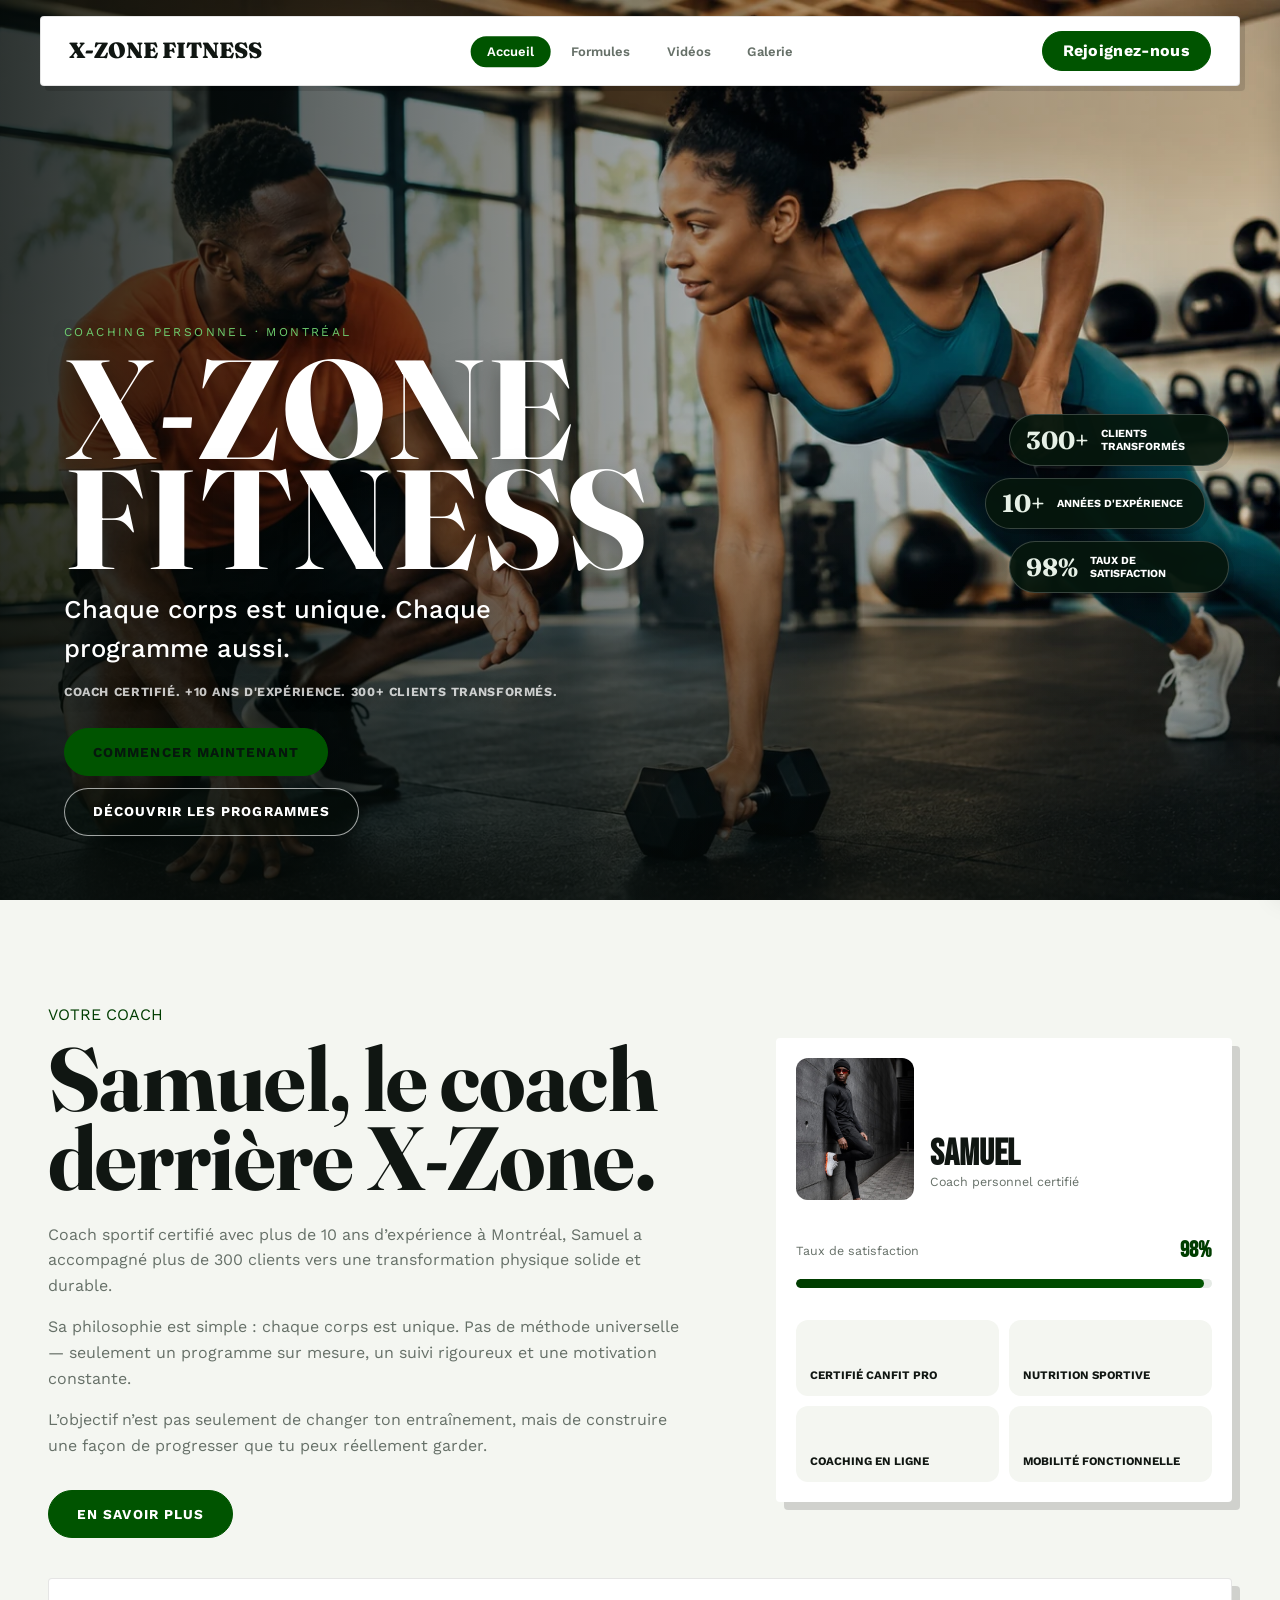
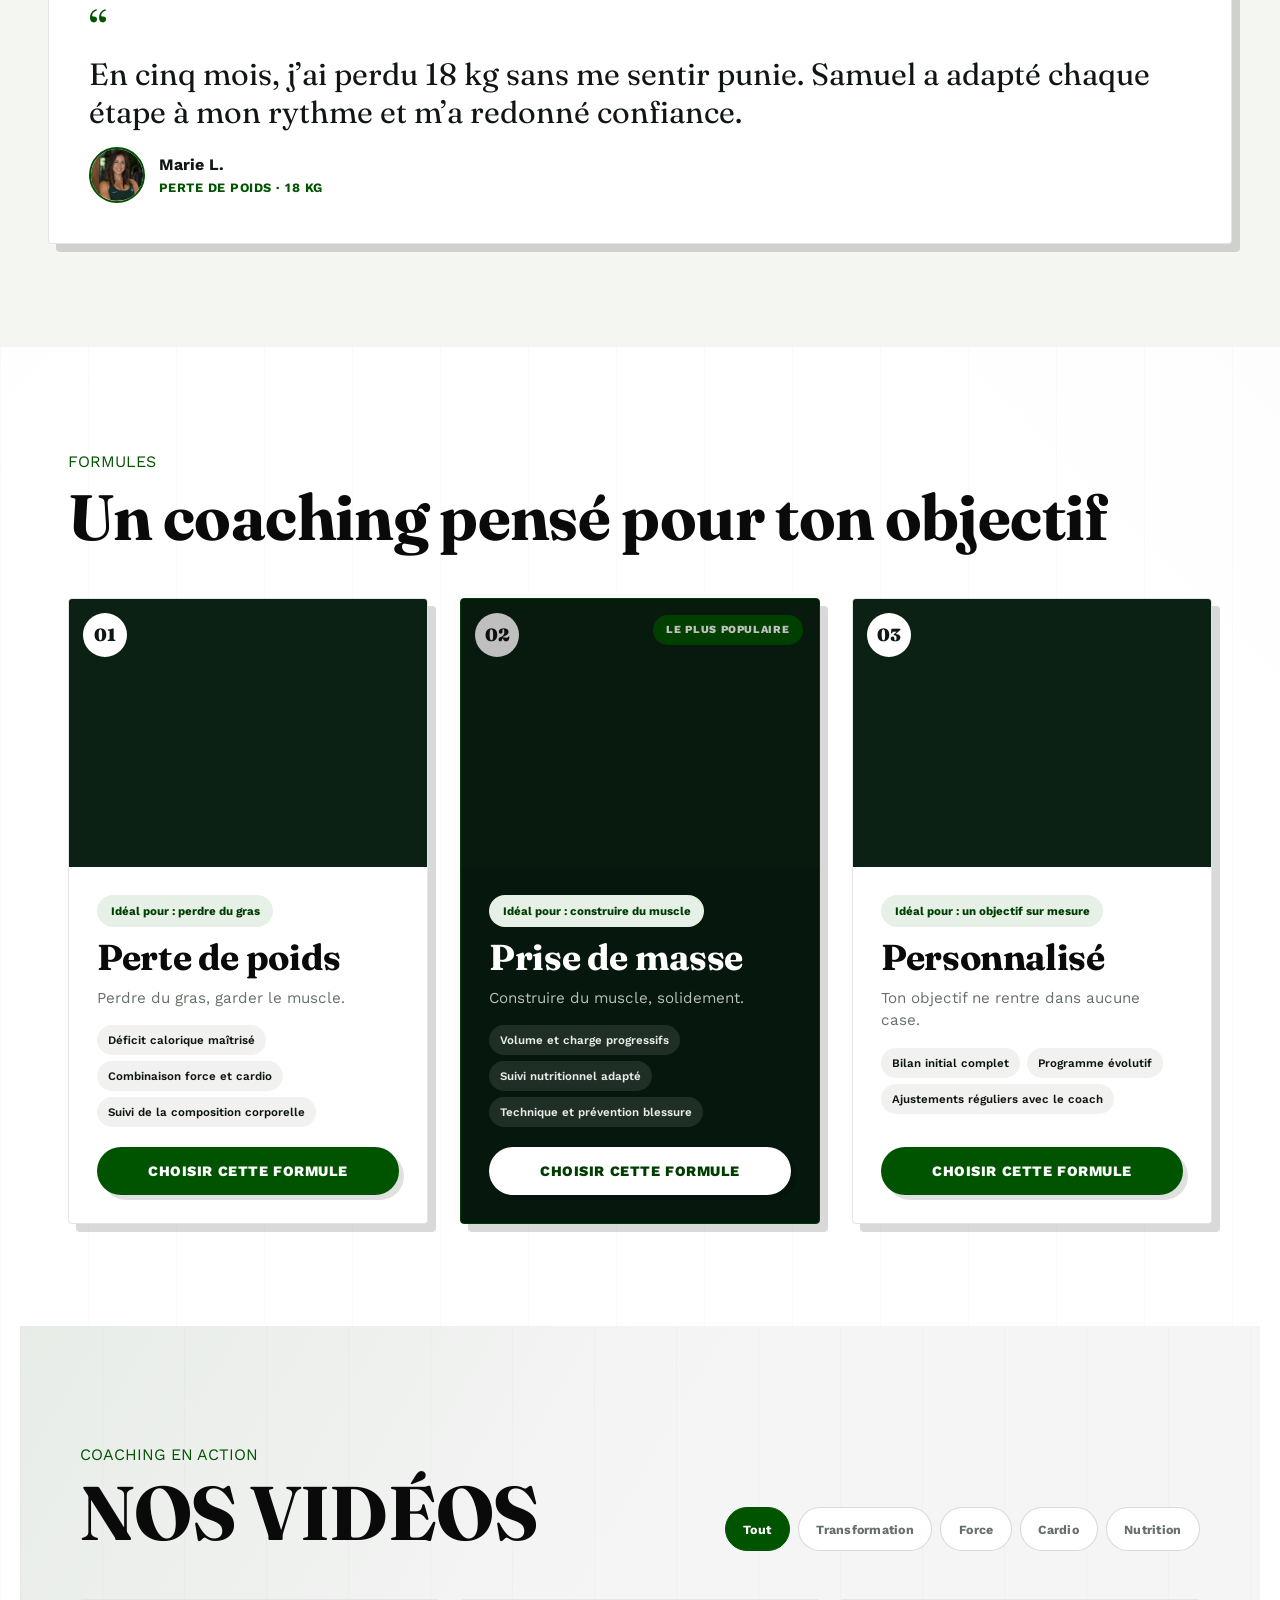
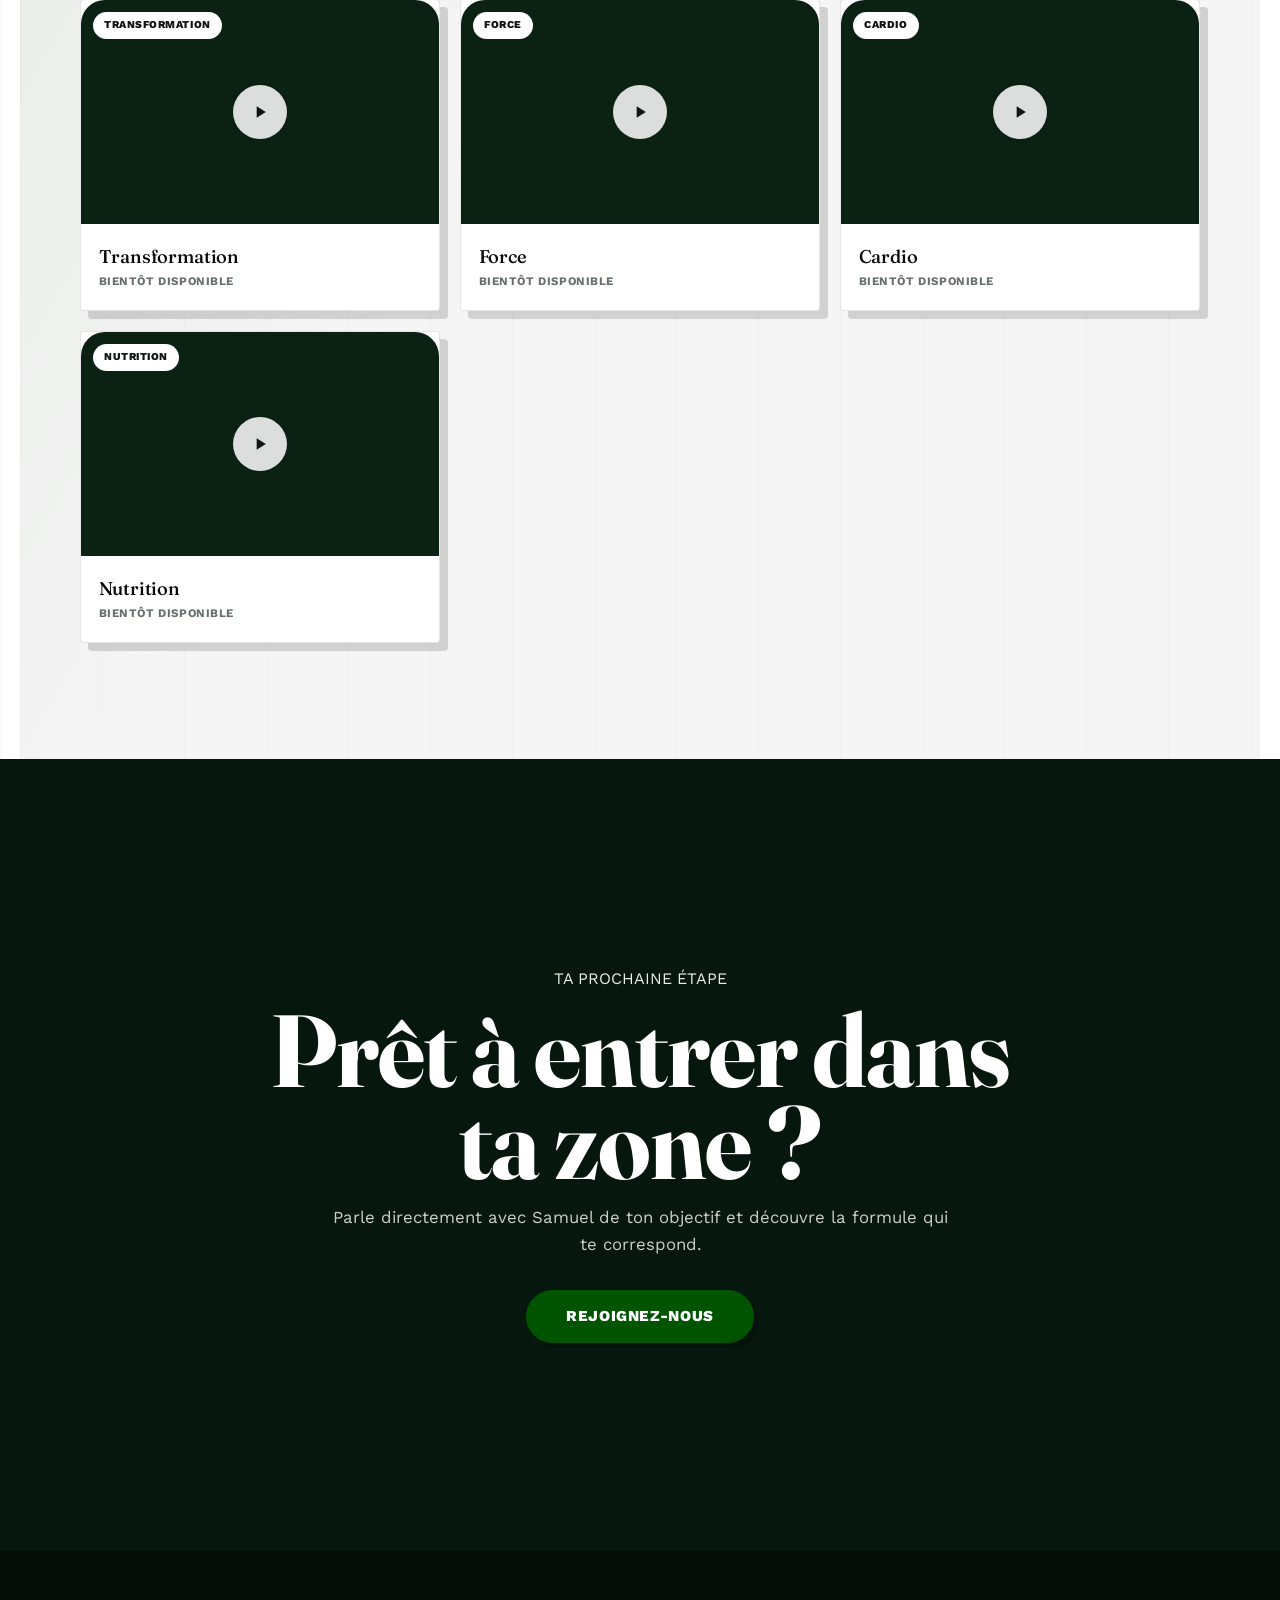
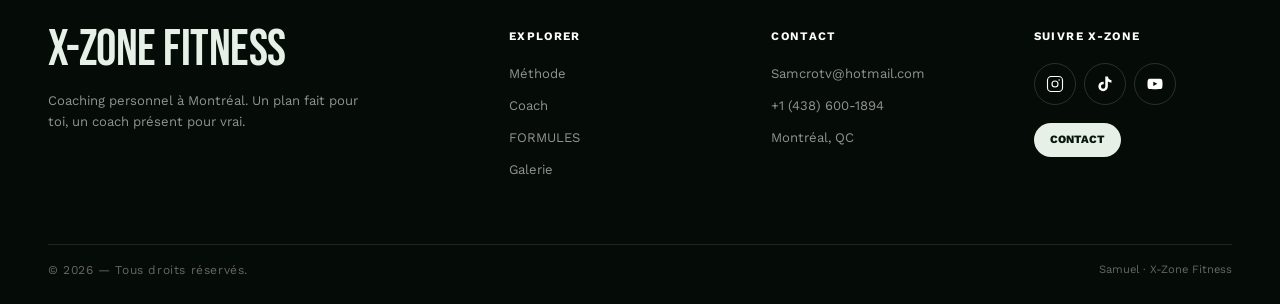
==== index.html @ 090908bd "fix(pexels): câble le hero à Pexels (photo locale gardée en fallback) Diagnostic confirmé : l'endpoi" ====
<!DOCTYPE html>
<html lang="fr">
<head>
  <meta charset="UTF-8">
  <meta name="viewport" content="width=device-width, initial-scale=1.0">
  <link rel="icon" href="data:,">
  <title>X-Zone Fitness | Coach Sportif Personnalisé à Montréal</title>
  <meta name="description" content="Transformez votre corps avec Samuel, coach sportif certifié à Montréal. 300+ clients, 10 ans d'expérience, 98% de satisfaction.">
  <link rel="canonical" href="https://xzonefitness.ca/">
  <meta property="og:title" content="X-Zone Fitness | Coach Sportif Personnalisé à Montréal">
  <meta property="og:description" content="Transformez votre corps avec Samuel, coach sportif certifié à Montréal. 300+ clients, 10 ans d'expérience, 98% de satisfaction.">
  <meta property="og:image" content="images/hero-coaching-session.webp">
  <meta property="og:url" content="https://xzonefitness.ca/">
  <meta property="og:type" content="website">
  <link rel="preconnect" href="https://fonts.googleapis.com">
  <link rel="preconnect" href="https://fonts.gstatic.com" crossorigin>
  <link href="https://fonts.googleapis.com/css2?family=Bebas+Neue&family=Fraunces:wght@600;700;900&family=Work+Sans:wght@400;500;600;700&display=swap" rel="stylesheet">
  <link rel="stylesheet" href="css/styles.css">
  <link rel="stylesheet" href="css/design.css">
  <script type="application/ld+json">
  {
    "@context": "https://schema.org",
    "@type": "LocalBusiness",
    "name": "X-Zone Fitness",
    "description": "Coach sportif personnel à Montréal — programmes de transformation, force, cardio et sur mesure.",
    "url": "https://xzonefitness.ca",
    "telephone": "+15140000000",
    "address": {
      "@type": "PostalAddress",
      "addressLocality": "Montréal",
      "addressRegion": "QC",
      "addressCountry": "CA"
    },
    "sameAs": [
      "https://instagram.com/xzonefitness",
      "https://facebook.com/xzonefitness"
    ]
  }
  </script>
</head>
<body>

<!-- HERO -->
<section id="hero" class="hero">
  <nav id="hero-nav">
    <a href="#hero" id="hero-logo">X-ZONE FITNESS</a>
    <ul id="hero-links">
      <li><a href="#hero" class="active" data-i18n="navHome">Accueil</a></li>
      <li><a href="#formules" data-i18n="navFormules">Formules</a></li>
      <li><a href="#videos" data-i18n="navVideos">Vidéos</a></li>
      <li><a href="galerie.html" data-i18n="navGalerie">Galerie</a></li>
    </ul>
    <a href="#contact-popup" id="nav-contact" class="nav-cta" onclick="openContactPopup(); return false;" data-i18n="navJoin">Rejoignez-nous</a>
    <button id="hamburger" onclick="toggleMobileMenu()" aria-label="Menu" aria-expanded="false" aria-controls="mobile-menu">
      <span></span><span></span><span></span>
    </button>
  </nav>

  <div class="hero-card">
    <img src="images/hero-coaching-session.webp" alt="Samuel — Coach X-Zone Fitness" class="hero-image" width="1672" height="941" fetchpriority="high" data-pexels-query="athletic man training gym dramatic">


    <div class="hero-content reveal">
      <p id="hero-tagline" class="hero-eyebrow" data-i18n="heroTagline">COACHING PERSONNEL · MONTRÉAL</p>
      <h1 id="hero-title" class="hero-title"><span>X-ZONE</span><span>FITNESS</span></h1>
      <p class="hero-subtext" data-i18n="heroBlockRight">Chaque corps est unique. Chaque programme aussi.</p>
      <p class="hero-text" data-i18n="heroBlockLeft">Coach certifié. +10 ans d'expérience. 300+ clients transformés.</p>
      <div class="hero-actions">
        <button type="button" class="btn btn-primary" onclick="openContactPopup()" data-i18n="heroCtaPrimary">Commencer maintenant</button>
        <a href="#objectives" class="btn btn-outline hero-btn-outline" data-i18n="heroCtaSecondary">Découvrir les programmes</a>
      </div>
    </div>

    <div class="hero-stats" aria-label="Résultats X-Zone Fitness">
      <div class="hero-stat-pill">
        <strong>300+</strong>
        <span data-i18n="stat1Label">Clients transformés</span>
      </div>
      <div class="hero-stat-pill hero-stat-pill--offset">
        <strong>10+</strong>
        <span data-i18n="stat2Label">Années d'expérience</span>
      </div>
      <div class="hero-stat-pill">
        <strong>98%</strong>
        <span data-i18n="stat3Label">Taux de satisfaction</span>
      </div>
    </div>
  </div>
</section>

<!-- COACH -->
<section id="coach" class="about-coach" aria-labelledby="coach-title">
  <div class="about-coach-inner">
    <div class="about-copy reveal">
      <p class="section-kicker" data-i18n="coachLabel">VOTRE COACH</p>
      <h2 id="coach-title" data-i18n="aboutTitle">Samuel, le coach derrière X-Zone.</h2>
      <p data-i18n="aboutText1">Coach sportif certifié avec plus de 10 ans d’expérience à Montréal, Samuel a accompagné plus de 300 clients vers une transformation physique solide et durable.</p>
      <p data-i18n="aboutText2">Sa philosophie est simple : chaque corps est unique. Pas de méthode universelle — seulement un programme sur mesure, un suivi rigoureux et une motivation constante.</p>
      <p data-i18n="aboutText3">L’objectif n’est pas seulement de changer ton entraînement, mais de construire une façon de progresser que tu peux réellement garder.</p>
      <a href="#formules" class="btn btn-primary" data-i18n="aboutCta">En savoir plus</a>
    </div>

    <aside class="coach-profile-card box-card reveal" aria-label="Profil de Samuel">
      <div class="coach-profile-top">
        <img src="images/placeholder-coach.jpg" alt="Samuel — Coach X-Zone Fitness" loading="lazy" width="800" height="1202">
        <div><strong>Samuel</strong><span data-i18n="coachRole">Coach personnel certifié</span></div>
      </div>
      <div class="satisfaction-row"><span data-i18n="stat3Label">Taux de satisfaction</span><strong>98%</strong></div>
      <div class="satisfaction-track" aria-hidden="true"><span></span></div>
      <ul class="coach-skill-grid">
        <li class="pill" data-i18n="skillCanfit">Certifié CANFIT PRO</li>
        <li class="pill" data-i18n="skillNutrition">Nutrition sportive</li>
        <li class="pill" data-i18n="skillOnline">Coaching en ligne</li>
        <li class="pill" data-i18n="skillMobility">Mobilité fonctionnelle</li>
      </ul>
    </aside>
  </div>

  <figure class="coach-testimonial reveal">
    <span class="coach-testimonial-mark" aria-hidden="true">“</span>
    <blockquote data-i18n="testimonial1Text">En cinq mois, j'ai perdu 18 kg sans me sentir punie. Samuel a adapté chaque étape à mon rythme et m'a redonné confiance.</blockquote>
    <figcaption class="coach-testimonial-person">
      <img src="images/marie-pier-avatar.jpg" alt="Marie L." loading="lazy" width="56" height="56">
      <span><strong>Marie L.</strong><small data-i18n="testimonial1Result">Perte de poids · 18 kg</small></span>
    </figcaption>
  </figure>
</section>


<!-- FORMULES -->
<section id="formules" class="formules-section" aria-labelledby="formules-title">
  <header class="formules-heading">
    <p class="section-kicker" data-i18n="plansEyebrow">FORMULES</p>
    <h2 id="formules-title" data-i18n="objectivesTitle">Un coaching pensé pour ton objectif</h2>
  </header>

  <div class="formules-grid">
    <article class="formule-card reveal">
      <div class="formule-photo" data-pexels-query="cardio training gym professional" role="img" aria-label="Entraînement cardio en salle">
        <span class="formule-number" aria-hidden="true">01</span>
      </div>
      <div class="formule-body">
        <span class="formule-ideal" data-i18n="formule1Ideal">Idéal pour : perdre du gras</span>
        <h3 class="formule-title" data-i18n="programPerteTitle">Perte de poids</h3>
        <p class="formule-desc" data-i18n="programPerteDesc">Perdre du gras, garder le muscle.</p>
        <ul class="formule-features">
          <li data-i18n="programPerteBenefit1">Déficit calorique maîtrisé</li>
          <li data-i18n="programPerteBenefit2">Combinaison force et cardio</li>
          <li data-i18n="programPerteBenefit3">Suivi de la composition corporelle</li>
        </ul>
        <button type="button" class="formule-cta" onclick="openContactPopup()" data-i18n="planCta">Choisir cette formule</button>
      </div>
    </article>

    <article class="formule-card formule-card--featured reveal">
      <div class="formule-photo" data-pexels-query="weightlifting barbell gym professional" role="img" aria-label="Entraînement de force à la barre">
        <span class="formule-number" aria-hidden="true">02</span>
        <span class="formule-badge" data-i18n="planPopular">Le plus populaire</span>
      </div>
      <div class="formule-body">
        <span class="formule-ideal" data-i18n="formule2Ideal">Idéal pour : construire du muscle</span>
        <h3 class="formule-title" data-i18n="programMasseTitle">Prise de masse</h3>
        <p class="formule-desc" data-i18n="programMasseDesc">Construire du muscle, solidement.</p>
        <ul class="formule-features">
          <li data-i18n="programMasseBenefit1">Volume et charge progressifs</li>
          <li data-i18n="programMasseBenefit2">Suivi nutritionnel adapté</li>
          <li data-i18n="programMasseBenefit3">Technique et prévention blessure</li>
        </ul>
        <button type="button" class="formule-cta" onclick="openContactPopup()" data-i18n="planCta">Choisir cette formule</button>
      </div>
    </article>

    <article class="formule-card reveal">
      <div class="formule-photo" data-pexels-query="personal trainer coaching gym" role="img" aria-label="Coaching personnalisé en salle">
        <span class="formule-number" aria-hidden="true">03</span>
      </div>
      <div class="formule-body">
        <span class="formule-ideal" data-i18n="formule3Ideal">Idéal pour : un objectif sur mesure</span>
        <h3 class="formule-title" data-i18n="programPersoTitle">Personnalisé</h3>
        <p class="formule-desc" data-i18n="programPersoDesc">Ton objectif ne rentre dans aucune case.</p>
        <ul class="formule-features">
          <li data-i18n="programPersoBenefit1">Bilan initial complet</li>
          <li data-i18n="programPersoBenefit2">Programme évolutif</li>
          <li data-i18n="programPersoBenefit3">Ajustements réguliers avec le coach</li>
        </ul>
        <button type="button" class="formule-cta" onclick="openContactPopup()" data-i18n="planCta">Choisir cette formule</button>
      </div>
    </article>
  </div>
</section>

<!-- VIDÉOS -->
<section id="videos" class="videos-section" aria-labelledby="videos-title">
  <header class="videos-heading">
    <div>
      <p class="section-kicker" data-i18n="videosLabel">COACHING EN ACTION</p>
      <h2 id="videos-title" data-i18n="videosTitle">NOS VIDÉOS</h2>
    </div>
    <div class="video-tabs" role="tablist" aria-label="Filtrer les vidéos par catégorie">
      <button class="video-tab active" type="button" data-category="all" data-i18n="videoTabAll">Tout</button>
      <button class="video-tab" type="button" data-category="transformation" data-i18n="videoTabTrans">Transformation</button>
      <button class="video-tab" type="button" data-category="force" data-i18n="videoTabForce">Force</button>
      <button class="video-tab" type="button" data-category="cardio" data-i18n="videoTabCardio">Cardio</button>
      <button class="video-tab" type="button" data-category="nutrition" data-i18n="videoTabNutrition">Nutrition</button>
    </div>
  </header>

  <div id="videos-grid" class="videos-grid">
    <article class="video-card" data-category="transformation">
      <div class="video-thumb" data-pexels-query="fitness transformation workout gym" role="img" aria-label="Séance de transformation">
        <span class="video-tag" data-i18n="videoTabTrans">Transformation</span>
        <span class="video-play" aria-hidden="true"><svg width="20" height="20" viewBox="0 0 24 24" fill="currentColor"><path d="M8 5v14l11-7z"/></svg></span>
      </div>
      <div class="video-info">
        <h3 class="video-title" data-i18n="videoTabTrans">Transformation</h3>
        <span class="video-meta" data-i18n="videoSoon">Bientôt disponible</span>
      </div>
    </article>

    <article class="video-card" data-category="force">
      <div class="video-thumb" data-pexels-query="strength training barbell gym" role="img" aria-label="Séance de force">
        <span class="video-tag" data-i18n="videoTabForce">Force</span>
        <span class="video-play" aria-hidden="true"><svg width="20" height="20" viewBox="0 0 24 24" fill="currentColor"><path d="M8 5v14l11-7z"/></svg></span>
      </div>
      <div class="video-info">
        <h3 class="video-title" data-i18n="videoTabForce">Force</h3>
        <span class="video-meta" data-i18n="videoSoon">Bientôt disponible</span>
      </div>
    </article>

    <article class="video-card" data-category="cardio">
      <div class="video-thumb" data-pexels-query="cardio running treadmill gym" role="img" aria-label="Séance de cardio">
        <span class="video-tag" data-i18n="videoTabCardio">Cardio</span>
        <span class="video-play" aria-hidden="true"><svg width="20" height="20" viewBox="0 0 24 24" fill="currentColor"><path d="M8 5v14l11-7z"/></svg></span>
      </div>
      <div class="video-info">
        <h3 class="video-title" data-i18n="videoTabCardio">Cardio</h3>
        <span class="video-meta" data-i18n="videoSoon">Bientôt disponible</span>
      </div>
    </article>

    <article class="video-card" data-category="nutrition">
      <div class="video-thumb" data-pexels-query="healthy meal prep nutrition" role="img" aria-label="Conseils nutrition">
        <span class="video-tag" data-i18n="videoTabNutrition">Nutrition</span>
        <span class="video-play" aria-hidden="true"><svg width="20" height="20" viewBox="0 0 24 24" fill="currentColor"><path d="M8 5v14l11-7z"/></svg></span>
      </div>
      <div class="video-info">
        <h3 class="video-title" data-i18n="videoTabNutrition">Nutrition</h3>
        <span class="video-meta" data-i18n="videoSoon">Bientôt disponible</span>
      </div>
    </article>
  </div>
</section>

<!-- CTA FINAL -->
<section id="cta" class="final-cta" aria-labelledby="cta-title">
  <div id="cta-visual" class="final-cta-bg" data-pexels-query="gym workout training professional" role="img" aria-label="Entraînement en salle X-Zone"></div>
  <div class="final-cta-inner reveal">
    <p class="section-kicker" data-i18n="ctaEyebrow">TA PROCHAINE ÉTAPE</p>
    <h2 id="cta-title" data-i18n="ctaTitle">Prêt à entrer dans ta zone ?</h2>
    <p data-i18n="ctaText">Parle directement avec Samuel de ton objectif et découvre la formule qui te correspond.</p>
    <button type="button" class="final-cta-btn" onclick="openContactPopup()" data-i18n="navJoin">Rejoignez-nous</button>
  </div>
</section>

<div id="contact-overlay" onclick="closeContactPopup()">
  <div id="contact-popup" class="box-card" onclick="event.stopPropagation()">
    <button id="contact-close" onclick="closeContactPopup()" aria-label="Fermer le formulaire">
      <svg width="18" height="18" viewBox="0 0 24 24" aria-hidden="true">
        <path d="M6 6l12 12M18 6L6 18" fill="none" stroke="currentColor" stroke-width="2" stroke-linecap="round"/>
      </svg>
    </button>

    <div id="contact-left">
      <div id="contact-left-label" data-i18n="contactIntroLabel">PRÊT À COMMENCER ?</div>
      <h2 id="contact-left-title" data-i18n="contactIntroTitle">PARLONS DE VOS OBJECTIFS</h2>
      <div id="contact-left-info">
        <div class="contact-info-block">
          <span class="contact-info-name">SAMUEL</span>
          <span class="contact-info-role" data-i18n="coachLabel">Coach Personnel</span>
          <a href="mailto:Samcrotv@hotmail.com" class="contact-info-detail">Samcrotv@hotmail.com</a>
          <a href="tel:+14386001894" class="contact-info-detail">+1 (438) 600-1894</a>
          <span class="contact-info-detail">Montréal et les environs</span>
        </div>
      </div>
    </div>

    <div id="contact-right">
      <form id="contactForm">
        <div class="contact-field">
          <label data-i18n="formName">Nom</label>
          <input type="text" name="name" required placeholder="Jean Tremblay">
        </div>
        <div class="contact-field">
          <label data-i18n="formEmail">Email</label>
          <input type="email" name="email" required placeholder="votre@email.com">
        </div>
        <div class="contact-field">
          <label data-i18n="formPhone">Téléphone</label>
          <input type="tel" name="phone" placeholder="+1 (514) 000-0000">
        </div>
        <div class="contact-field">
          <label data-i18n="formProgram">Programme</label>
          <select name="program" class="program-proxy" hidden aria-hidden="true" tabindex="-1">
            <option value=""></option>
            <option value="transformation" data-i18n="prog1Nom">Transformation</option>
            <option value="force" data-i18n="prog2Nom">Force & Masse</option>
            <option value="cardio" data-i18n="prog3Nom">Cardio</option>
            <option value="sur-mesure" data-i18n="prog4Nom">Sur Mesure</option>
          </select>
          <div id="program-options">
            <label class="program-option">
              <input type="radio" name="program" value="transformation">
              <span data-i18n="prog1Nom">Transformation</span>
            </label>
            <label class="program-option">
              <input type="radio" name="program" value="force">
              <span data-i18n="prog2Nom">Force & Masse</span>
            </label>
            <label class="program-option">
              <input type="radio" name="program" value="cardio">
              <span data-i18n="prog3Nom">Cardio</span>
            </label>
            <label class="program-option">
              <input type="radio" name="program" value="sur-mesure">
              <span data-i18n="prog4Nom">Sur Mesure</span>
            </label>
          </div>
        </div>
        <div class="contact-field">
          <label data-i18n="formMessage">Message</label>
          <textarea name="message" rows="3" placeholder="Parlez-moi de vos objectifs..."></textarea>
        </div>
        <button type="submit" id="contact-submit" data-i18n="formSubmit">Envoyer</button>
      <div id="formSuccess" style="display:none">Merci ! Samuel vous répondra dans les 48h.</div>
      </form>
    </div>
  </div>
</div>

<div id="video-player-overlay" onclick="closeVideoPlayer()">
  <div id="video-player-container" onclick="event.stopPropagation()">
    <button id="video-player-close" onclick="closeVideoPlayer()" aria-label="Fermer la vidéo">
      <svg width="18" height="18" viewBox="0 0 24 24" aria-hidden="true">
        <path d="M6 6l12 12M18 6L6 18" fill="none" stroke="currentColor" stroke-width="2" stroke-linecap="round"/>
      </svg>
    </button>
    <iframe id="video-iframe" frameborder="0" allow="autoplay; encrypted-media" allowfullscreen></iframe>
  </div>
</div>

<div id="mobile-menu" class="mobile-menu-drawer" role="dialog" aria-modal="true" aria-hidden="true">
  <div class="mobile-menu-header">
    <span class="mobile-menu-logo">X-ZONE FITNESS</span>
    <button class="mobile-menu-close" aria-label="Fermer le menu">
        <svg width="24" height="24" viewBox="0 0 24 24" fill="none" stroke="currentColor" stroke-width="2">
        <line x1="18" y1="6" x2="6" y2="18"/>
        <line x1="6" y1="6" x2="18" y2="18"/>
      </svg>
    </button>
  </div>

  <nav class="mobile-menu-links">
    <a href="#hero" class="mobile-menu-link" data-i18n="navHome">Accueil</a>
    <a href="#formules" class="mobile-menu-link" data-i18n="navFormules">Formules</a>
    <a href="#videos" class="mobile-menu-link" data-i18n="navVideos">Vidéos</a>
    <a href="galerie.html" class="mobile-menu-link" data-i18n="navGalerie">Galerie</a>
    <a href="javascript:void(0)" class="mobile-menu-link" data-mobile-contact data-i18n="navContact">Contact</a>
  </nav>

  <div class="mobile-menu-lang">
    <button class="mobile-menu-lang-btn lang-btn active" data-lang="fr">FR</button>
    <button class="mobile-menu-lang-btn lang-btn" data-lang="en">EN</button>
  </div>
</div>

<footer id="site-footer" class="box-card">
  <div class="footer-grid">
    <div class="footer-brand-column">
      <span id="footer-brand">X-ZONE FITNESS</span>
      <p data-i18n="footerTagline">Coaching personnel à Montréal. Un plan fait pour toi, un coach présent pour vrai.</p>
    </div>
    <nav class="footer-column" aria-label="Navigation du pied de page">
      <strong data-i18n="footerNavTitle">Explorer</strong>
      <a href="#method" data-i18n="navMethod">Méthode</a>
      <a href="#coach" data-i18n="navCoach">Coach</a>
      <a href="#plans" data-i18n="plansEyebrow">Formules</a>
      <a href="galerie.html" data-i18n="navGalerie">Galerie</a>
    </nav>
    <div class="footer-column">
      <strong data-i18n="footerContactTitle">Contact</strong>
      <a href="mailto:Samcrotv@hotmail.com">Samcrotv@hotmail.com</a>
      <a href="tel:+14386001894">+1 (438) 600-1894</a>
      <span>Montréal, QC</span>
    </div>
    <div class="footer-column">
      <strong data-i18n="footerSocialTitle">Suivre X-Zone</strong>
      <div id="footer-socials">
        <a href="javascript:void(0)" aria-label="Instagram">
          <svg width="18" height="18" viewBox="0 0 24 24" fill="none" stroke="currentColor" stroke-width="1.5"><rect x="2" y="2" width="20" height="20" rx="5"/><circle cx="12" cy="12" r="4"/><circle cx="17.5" cy="6.5" r="1" fill="currentColor" stroke="none"/></svg>
        </a>
        <a href="javascript:void(0)" aria-label="TikTok">
          <svg width="18" height="18" viewBox="0 0 24 24" fill="currentColor"><path d="M19.59 6.69a4.83 4.83 0 01-3.77-4.25V2h-3.45v13.67a2.89 2.89 0 01-2.88 2.5 2.89 2.89 0 01-2.89-2.89 2.89 2.89 0 012.89-2.89c.28 0 .54.04.79.1V9.01a6.33 6.33 0 00-.79-.05 6.34 6.34 0 00-6.34 6.34 6.34 6.34 0 006.34 6.34 6.34 6.34 0 006.33-6.34V8.69a8.18 8.18 0 004.78 1.52V6.76a4.85 4.85 0 01-1.01-.07z"/></svg>
        </a>
        <a href="javascript:void(0)" aria-label="YouTube">
          <svg width="18" height="18" viewBox="0 0 24 24" fill="currentColor"><path d="M21.8 8s-.2-1.4-.8-2c-.8-.8-1.6-.8-2-.9C16.3 5 12 5 12 5s-4.3 0-7 .1c-.4.1-1.2.1-2 .9-.6.6-.8 2-.8 2S2 9.6 2 11.2v1.5c0 1.6.2 3.2.2 3.2s.2 1.4.8 2c.8.8 1.8.8 2.3.9C6.8 19 12 19 12 19s4.3 0 7-.2c.4-.1 1.2-.1 2-.9.6-.6.8-2 .8-2s.2-1.6.2-3.2v-1.5C22 9.6 21.8 8 21.8 8zM9.7 14.5v-5.5l5.5 2.8-5.5 2.7z"/></svg>
        </a>
      </div>
      <button type="button" class="footer-contact-button" onclick="openContactPopup()" data-i18n="navContact">Contact</button>
    </div>
  </div>
  <div class="footer-bottom">
    <span id="footer-copy">© <span id="footer-year"></span> — <span data-i18n="footerCopyright">Tous droits réservés.</span></span>
    <span>Samuel · X-Zone Fitness</span>
  </div>
</footer>

<div id="lang-transition-curtain" class="lang-curtain" aria-hidden="true"></div>

<script src="js/i18n.js"></script>
<script src="js/contact.js"></script>
<script src="js/main.js"></script>
</body>
</html>
---- css/styles.css ----
/* === DESIGN TOKENS === */
:root {
  --color-bg: #ffffff;
  --color-bg-alt: #f5f5f5;
  --color-text: #0a0a0a;
  --color-text-secondary: #666666;
  --color-accent: #005400;
  --color-border: rgba(0, 0, 0, 0.08);
  --color-primary: var(--color-accent);
  --color-primary-hover: #003d00;
  --color-white: #ffffff;
  --color-black: var(--color-text);
  --surface: #ffffff;
  --surface-alt: #fafafa;
  --surface-border: rgba(0, 0, 0, 0.08);
  --radius-card: 28px;
  --radius-large: 32px;
  --shadow-card: 0 2px 12px rgba(0, 0, 0, 0.06);
  --shadow-card-hover: 0 6px 20px rgba(0, 0, 0, 0.10);
  --transition: all 0.22s ease;
  --font-heading: 'Bebas Neue', Arial, sans-serif;
  --font-body: 'Work Sans', Arial, sans-serif;
  --container-max: 1200px;
}

/* === RESET === */
*, *::before, *::after {
  box-sizing: border-box;
  margin: 0;
  padding: 0;
}

html { scroll-behavior: smooth; }

body {
  min-height: 100vh;
  font-family: var(--font-body);
  color: var(--color-text);
  background-color: var(--color-bg);
  background-image:
    linear-gradient(135deg, rgba(0, 84, 0, 0.045), rgba(255, 255, 255, 0) 34%),
    linear-gradient(225deg, rgba(0, 0, 0, 0.035), rgba(255, 255, 255, 0) 38%),
    repeating-linear-gradient(90deg, rgba(0, 0, 0, 0.018) 0, rgba(0, 0, 0, 0.018) 1px, transparent 1px, transparent 88px);
  line-height: 1.6;
  -webkit-font-smoothing: antialiased;
}

body.dark-page {
  background-color: var(--color-bg);
  color: var(--color-text);
}

img {
  width: 100%;
  max-width: 100%;
  height: auto;
  display: block;
}

a {
  color: inherit;
  text-decoration: none;
}

ul { list-style: none; }

button,
input,
textarea,
select {
  font-family: var(--font-body);
}

button {
  cursor: pointer;
  border: none;
  background: none;
}

/* === LAYOUT === */
.container {
  width: 100%;
  max-width: var(--container-max);
  margin: 0 auto;
  padding: 0 1.25rem;
}

section {
  padding: clamp(4.5rem, 8vw, 7rem) 0;
}

/* === TYPE === */
h1,
h2,
h3,
h4,
h5,
h6 {
  font-family: var(--font-heading);
  line-height: 1.05;
  letter-spacing: 0.04em;
}

.section-title {
  font-family: var(--font-heading);
  text-align: center;
  margin-bottom: 0.5rem;
  font-size: clamp(2rem, 5vw, 3rem);
}

.section-eyebrow {
  font-size: 11px;
  letter-spacing: 0.2em;
  color: var(--color-accent);
  text-transform: uppercase;
  margin-bottom: 12px;
}

/* === SURFACES / CARDS === */
.box-card {
  background: #ffffff;
  border-radius: var(--radius-card);
  padding: 2rem;
  border: 1px solid rgba(0, 0, 0, 0.08);
  box-shadow: var(--shadow-card);
}

.box-card--on-image {
  background: #ffffff;
  border: 1px solid rgba(0, 0, 0, 0.08);
}

/* === BUTTONS === */
.btn {
  display: inline-flex;
  align-items: center;
  justify-content: center;
  min-height: 48px;
  padding: 0.75rem 1.75rem;
  border-radius: 999px;
  font-size: 0.85rem;
  font-weight: 700;
  letter-spacing: 0.08em;
  text-transform: uppercase;
  transition: var(--transition);
  text-align: center;
}

.btn-primary,
.btn-white {
  background: var(--color-accent);
  color: var(--color-white);
  border: 1px solid var(--color-accent);
}

.btn-primary:hover,
.btn-white:hover {
  background: var(--color-text);
  border-color: var(--color-text);
  color: var(--color-white);
  transform: translateY(-2px);
}

.btn-outline,
.btn-outline-green {
  background: #ffffff;
  color: var(--color-text);
  border: 1px solid rgba(0, 0, 0, 0.18);
}

.btn-outline:hover,
.btn-outline-green:hover {
  border-color: var(--color-accent);
  color: var(--color-accent);
  transform: translateY(-2px);
}

/* === NAVIGATION === */
#hero-nav,
#gallery-nav {
  z-index: 500;
  display: flex;
  align-items: center;
  justify-content: space-between;
  background: #ffffff;
  border: 1px solid rgba(0, 0, 0, 0.08);
  border-radius: 26px;
  box-shadow: 0 2px 12px rgba(0, 0, 0, 0.06);
}

#hero-nav {
  position: fixed;
  top: 16px;
  left: 50%;
  width: calc(100% - 48px);
  max-width: 1200px;
  transform: translateX(-50%);
  padding: 14px 28px;
  transition: background 0.3s ease, box-shadow 0.3s ease, border-color 0.3s ease;
}

#hero-nav.scrolled {
  background: #ffffff;
  border-color: rgba(0, 0, 0, 0.10);
  box-shadow: 0 4px 16px rgba(0, 0, 0, 0.10);
}

#gallery-nav {
  position: sticky;
  top: 16px;
  margin: 16px 24px 0;
  padding: 14px 32px;
}

#hero-logo,
#gallery-nav-logo {
  font-family: var(--font-heading);
  font-size: 20px;
  color: var(--color-text);
  letter-spacing: 0.1em;
}

#hero-links,
#gallery-nav-right {
  display: flex;
  align-items: center;
  gap: 28px;
}

#hero-links a,
#gallery-nav-right a {
  color: var(--color-text-secondary);
  font-size: 12px;
  letter-spacing: 0.12em;
  text-transform: uppercase;
  font-weight: 700;
  padding: 8px 12px;
  border-radius: 999px;
  transition: var(--transition);
}

#hero-links a:hover,
#gallery-nav-right a:hover,
#hero-links a.active,
#gallery-nav-right a.active {
  color: var(--color-accent);
  background: rgba(0, 84, 0, 0.08);
}

body.contact-open #hero-nav,
body.contact-open #gallery-nav {
  display: none;
}

/* === HERO === */
#hero {
  position: relative;
  width: 100%;
  min-height: 100svh;
  overflow: visible;
  padding: 6rem 1.5rem 1.5rem;
  background: var(--color-bg-alt);
}

.hero-card {
  position: relative;
  display: flex;
  align-items: flex-end;
  min-height: 70vh;
  width: 100%;
  overflow: hidden;
  border-radius: 32px;
  box-shadow: 0 22px 70px rgba(0, 0, 0, 0.16);
  background: var(--color-bg-alt);
}

.hero-image {
  position: absolute;
  inset: 0;
  z-index: 0;
  width: 100%;
  height: 100%;
  object-fit: cover;
}

.hero-card::after {
  content: '';
  position: absolute;
  inset: 0;
  z-index: 1;
  background: linear-gradient(to top, rgba(0, 0, 0, 0.78) 0%, rgba(0, 0, 0, 0.35) 46%, rgba(0, 0, 0, 0.06) 76%);
  pointer-events: none;
}

.hero-content {
  position: relative;
  z-index: 2;
  max-width: 680px;
  padding: clamp(2rem, 5vw, 4rem);
  color: var(--color-white);
}

#hero-tagline {
  font-size: 12px;
  letter-spacing: 0.2em;
  color: #6fcf6f;
  text-transform: uppercase;
  white-space: nowrap;
  text-shadow: 0 2px 14px rgba(0, 0, 0, 0.35);
}

#hero-title {
  margin: 18px 0 22px;
  max-width: 820px;
  font-size: clamp(70px, 12vw, 160px);
  line-height: 0.86;
  color: var(--color-white);
  letter-spacing: 0.02em;
  text-shadow: 0 5px 26px rgba(0, 0, 0, 0.36);
}

.hero-text {
  max-width: 560px;
  font-size: 13px;
  font-weight: 700;
  letter-spacing: 0.05em;
  line-height: 1.65;
  text-transform: uppercase;
  color: rgba(255, 255, 255, 0.94);
  text-shadow: 0 2px 16px rgba(0, 0, 0, 0.38);
}

.hero-subtext {
  max-width: 560px;
  margin-top: 1rem;
  font-size: clamp(16px, 2vw, 20px);
  font-weight: 500;
  line-height: 1.55;
  color: rgba(255, 255, 255, 0.82);
  text-shadow: 0 2px 16px rgba(0, 0, 0, 0.38);
}

#hero-video-thumb {
  position: absolute;
  right: 40px;
  bottom: 28px;
  z-index: 3;
  width: 176px;
  padding: 0.45rem;
  overflow: hidden;
  cursor: pointer;
  transition: transform 0.22s ease, box-shadow 0.22s ease;
}

#hero-video-thumb:hover {
  transform: translateY(-3px) scale(1.02);
  box-shadow: var(--shadow-card-hover);
}

#hero-video-img {
  overflow: hidden;
  border-radius: 22px;
}

#hero-video-img img {
  height: 104px;
  object-fit: cover;
  filter: none;
}

#hero-video-label {
  display: flex;
  align-items: center;
  gap: 8px;
  padding: 10px 10px 6px;
  color: var(--color-text);
  font-size: 12px;
  letter-spacing: 0.1em;
  font-weight: 700;
}

#play-icon {
  display: inline-flex;
  width: 24px;
  height: 24px;
  align-items: center;
  justify-content: center;
  border-radius: 50%;
  background: var(--color-accent);
  color: var(--color-white);
}

#play-icon svg {
  display: block;
  width: 14px;
  height: 14px;
}

#hero-scroll {
  position: absolute;
  bottom: 28px;
  left: 50%;
  z-index: 2;
  display: flex;
  flex-direction: column;
  align-items: center;
  gap: 6px;
  color: rgba(255, 255, 255, 0.7);
  font-size: 11px;
  letter-spacing: 0.15em;
  animation: bounce 2s infinite;
}

@keyframes bounce {
  0%, 100% { transform: translateX(-50%) translateY(0); }
  50% { transform: translateX(-50%) translateY(6px); }
}

/* === MOBILE MENU === */
#hamburger {
  display: none;
  flex-direction: column;
  gap: 5px;
  cursor: pointer;
  padding: 8px;
  z-index: 200;
  border-radius: 999px;
}

#hamburger span {
  display: block;
  width: 24px;
  height: 2px;
  background: var(--color-text);
  border-radius: 2px;
  transition: var(--transition);
}

#hamburger.active span:nth-child(1) {
  transform: translateY(7px) rotate(45deg);
}

#hamburger.active span:nth-child(2) {
  opacity: 0;
}

#hamburger.active span:nth-child(3) {
  transform: translateY(-7px) rotate(-45deg);
}

.mobile-menu-drawer {
  position: fixed;
  top: 0;
  right: 0;
  bottom: 0;
  width: min(82vw, 420px);
  z-index: 9999;
  display: flex;
  flex-direction: column;
  padding: 7rem 1.5rem 2rem;
  transform: translateX(100%);
  transition: transform 0.3s ease;
  overflow-y: auto;
  background: #ffffff;
  border-left: 1px solid rgba(0, 0, 0, 0.08);
  box-shadow: -4px 0 24px rgba(0, 0, 0, 0.10);
}

.mobile-menu-drawer.is-open {
  transform: translateX(0);
}

.mobile-menu-header {
  display: flex;
  justify-content: space-between;
  align-items: center;
  margin-bottom: 3rem;
}

.mobile-menu-logo {
  color: var(--color-text);
  font-family: var(--font-heading);
  font-size: 20px;
  letter-spacing: 0.08em;
}

.mobile-menu-close {
  color: var(--color-text);
  min-width: 44px;
  min-height: 44px;
  display: flex;
  align-items: center;
  justify-content: center;
  border-radius: 50%;
  border: 1px solid var(--color-border);
  background: #fafafa;
}

.mobile-menu-links {
  display: flex;
  flex-direction: column;
  gap: 1.4rem;
}

.mobile-menu-link {
  color: var(--color-text);
  font-size: 26px;
  font-weight: 600;
  border-bottom: 1px solid var(--color-border);
  padding-bottom: 1.15rem;
}

.mobile-menu-link:active,
.mobile-menu-link:focus-visible {
  color: var(--color-accent);
}

.mobile-menu-lang {
  display: flex;
  gap: 8px;
  margin-top: auto;
  padding-top: 2.5rem;
}

.mobile-menu-lang-btn {
  min-width: 52px;
  min-height: 44px;
  border: 1px solid var(--color-border);
  border-radius: 999px;
  color: var(--color-text-secondary);
  font-size: 12px;
  font-weight: 700;
  letter-spacing: 0.08em;
  transition: var(--transition);
}

.mobile-menu-lang-btn.active {
  background: var(--color-accent);
  border-color: var(--color-accent);
  color: var(--color-white);
}

.mobile-menu-lang-btn:focus-visible {
  outline: 2px solid var(--color-accent);
  outline-offset: 3px;
}

.lang-curtain {
  position: fixed;
  inset: 0;
  background: var(--color-bg);
  z-index: 99999;
  opacity: 0;
  pointer-events: none;
  transition: opacity 0.18s ease;
}

.lang-curtain.is-active {
  opacity: 1;
  pointer-events: all;
}

/* === OBJECTIVES === */
.objectives-section {
  padding: clamp(5rem, 9vw, 8rem) 1.5rem;
  background-color: var(--color-bg-alt);
  background-image:
    linear-gradient(135deg, rgba(0, 84, 0, 0.06), transparent 42%),
    repeating-linear-gradient(0deg, rgba(0, 0, 0, 0.018) 0, rgba(0, 0, 0, 0.018) 1px, transparent 1px, transparent 72px);
}

.objectives-eyebrow {
  color: var(--color-accent);
  font-size: clamp(12px, 2.8vw, 13px);
  letter-spacing: 2px;
  text-align: center;
  text-transform: uppercase;
  margin: 0 0 2rem;
  overflow-wrap: anywhere;
}

.objectives-grid {
  display: grid;
  grid-template-columns: repeat(4, minmax(0, 1fr));
  gap: 1.25rem;
  max-width: 1200px;
  margin: 0 auto;
}

.objective-card {
  background: #ffffff;
  border-radius: var(--radius-card);
  padding: 1.75rem;
  border: 1px solid rgba(0, 0, 0, 0.08);
  box-shadow: var(--shadow-card);
  min-height: 100%;
}

.objective-card-title {
  font-size: clamp(20px, 2vw, 24px);
  font-weight: 700;
  color: var(--color-text);
  margin: 0 0 0.5rem;
}

.objective-card-desc {
  color: var(--color-text-secondary);
  font-size: 14px;
  line-height: 1.5;
  margin: 0 0 1.25rem;
}

.objective-card-list {
  list-style: none;
  padding: 0;
  margin: 0;
  display: flex;
  flex-direction: column;
  gap: 0.75rem;
}

.objective-card-list li {
  position: relative;
  padding-left: 1.5rem;
  font-size: 14px;
  font-weight: 600;
  line-height: 1.45;
  color: var(--color-text);
}

.objective-card-list li::before {
  content: '';
  position: absolute;
  left: 0;
  top: 0.48em;
  width: 8px;
  height: 8px;
  border-radius: 50%;
  background: var(--color-accent);
}

/* === COACH === */
#coach {
  background-color: var(--color-bg);
  background-image:
    linear-gradient(45deg, rgba(0, 0, 0, 0.026), transparent 36%),
    repeating-linear-gradient(90deg, rgba(0, 84, 0, 0.025) 0, rgba(0, 84, 0, 0.025) 1px, transparent 1px, transparent 96px);
  padding: 0;
}

#coach-eyebrow {
  padding: 86px 60px 34px;
}

#coach-eyebrow-label {
  display: inline-flex;
  color: var(--color-accent);
  font-size: 11px;
  letter-spacing: 0.2em;
  text-transform: uppercase;
  padding: 10px 16px;
  border-radius: 999px;
  background: #ffffff;
  border: 1px solid var(--surface-border);
}

#coach-statement {
  padding: 20px 60px 0;
}

#coach-statement-text {
  max-width: 860px;
  font-size: clamp(38px, 5vw, 76px);
  font-weight: 400;
  color: var(--color-text);
  line-height: 1.05;
}

#coach-media-grid {
  display: grid;
  grid-template-columns: 3fr 2fr;
  gap: 18px;
  padding: 46px 60px 92px;
}

.coach-media-large,
.coach-media-small {
  position: relative;
  overflow: hidden;
  border-radius: var(--radius-card);
  padding: 0.55rem;
  background: var(--surface);
  border: 1px solid var(--surface-border);
  box-shadow: var(--shadow-card);
}

.coach-media-large { aspect-ratio: 16 / 9; }
.coach-media-small { aspect-ratio: 1 / 1; }

.coach-media-large img,
.coach-media-small img {
  width: 100%;
  height: 100%;
  object-fit: cover;
  border-radius: 22px;
  filter: saturate(1.02);
  transition: transform 0.5s ease, filter 0.5s ease;
}

.coach-media-large:hover img,
.coach-media-small:hover img {
  transform: scale(1.025);
  filter: saturate(1.08) contrast(1.02);
}

/* === VIDEOS === */
#videos {
  padding: clamp(5rem, 9vw, 8rem) 60px;
  background-color: var(--color-bg-alt);
  background-image:
    linear-gradient(120deg, rgba(0, 84, 0, 0.055), transparent 40%),
    repeating-linear-gradient(90deg, rgba(0, 0, 0, 0.018) 0, rgba(0, 0, 0, 0.018) 1px, transparent 1px, transparent 82px);
}

#videos-header {
  max-width: 900px;
  margin: 0 auto 44px;
}

#videos-label {
  font-size: 12px;
  letter-spacing: 0.2em;
  color: var(--color-accent);
  text-transform: uppercase;
  margin-bottom: 12px;
}

#videos-title {
  font-size: clamp(40px, 6vw, 76px);
  color: var(--color-text);
  line-height: 1;
}

#videos-tabs {
  display: flex;
  gap: 10px;
  max-width: 900px;
  margin: 0 auto 34px;
  flex-wrap: wrap;
}

.video-tab,
.gallery-filter {
  min-height: 44px;
  display: inline-flex;
  align-items: center;
  justify-content: center;
  padding: 9px 20px;
  border-radius: 999px;
  border: 1px solid rgba(0, 0, 0, 0.14);
  background: #ffffff;
  color: var(--color-text-secondary);
  font-size: 13px;
  font-weight: 700;
  transition: var(--transition);
}

.video-tab:hover,
.gallery-filter:hover {
  border-color: var(--color-accent);
  color: var(--color-accent);
}

.video-tab.active,
.gallery-filter.active {
  background: var(--color-accent);
  border-color: var(--color-accent);
  color: var(--color-white);
}

#videos-grid {
  display: grid;
  grid-template-columns: repeat(auto-fill, minmax(280px, 1fr));
  gap: 20px;
  max-width: 1120px;
  margin: 0 auto;
}

.videos-coming-soon {
  grid-column: 1 / -1;
  text-align: center;
  padding: 48px 20px;
  color: var(--color-text-secondary);
  font-size: 15px;
  letter-spacing: 0.02em;
  background: #ffffff;
  border-radius: var(--radius-card);
  border: 1px solid rgba(0, 0, 0, 0.08);
  box-shadow: var(--shadow-card);
}

.video-card {
  overflow: hidden;
  cursor: pointer;
  transition: transform 0.3s ease, box-shadow 0.3s ease;
  background: #ffffff;
  border: 1px solid rgba(0, 0, 0, 0.08);
  border-radius: var(--radius-card);
  box-shadow: var(--shadow-card);
}

.video-card:hover {
  transform: translateY(-4px);
  box-shadow: var(--shadow-card-hover);
}

.video-thumb {
  position: relative;
  aspect-ratio: 16 / 9;
  overflow: hidden;
  border-radius: 24px 24px 0 0;
}

.video-thumb img {
  width: 100%;
  height: 100%;
  object-fit: cover;
  filter: none;
  transition: transform 0.3s ease;
}

.video-card:hover .video-thumb img {
  transform: scale(1.03);
}

.video-play-btn {
  position: absolute;
  top: 50%;
  left: 50%;
  width: 48px;
  height: 48px;
  display: flex;
  align-items: center;
  justify-content: center;
  transform: translate(-50%, -50%);
  background: rgba(0, 84, 0, 0.92);
  border-radius: 50%;
  color: var(--color-white);
  transition: var(--transition);
}

.video-card:hover .video-play-btn {
  transform: translate(-50%, -50%) scale(1.1);
}

.video-info { padding: 18px; }

.video-category {
  font-size: 11px;
  color: var(--color-accent);
  text-transform: uppercase;
  letter-spacing: 0.1em;
  font-weight: 700;
}

.video-title {
  font-size: 14px;
  color: var(--color-text);
  margin-top: 6px;
  line-height: 1.4;
  font-weight: 500;
}

#video-player-overlay {
  position: fixed;
  inset: 0;
  z-index: 2000;
  display: flex;
  align-items: center;
  justify-content: center;
  padding: 20px;
  background: rgba(0, 0, 0, 0.78);
  opacity: 0;
  pointer-events: none;
  transition: opacity 0.3s;
}

#video-player-overlay.active {
  opacity: 1;
  pointer-events: all;
}

#video-player-container {
  position: relative;
  width: 100%;
  max-width: 900px;
  aspect-ratio: 16 / 9;
}

#video-iframe {
  width: 100%;
  height: 100%;
  border-radius: var(--radius-card);
}

#video-player-close {
  position: absolute;
  top: -52px;
  right: 0;
  width: 44px;
  height: 44px;
  display: flex;
  align-items: center;
  justify-content: center;
  border-radius: 50%;
  border: 1px solid rgba(255, 255, 255, 0.35);
  color: var(--color-white);
  transition: var(--transition);
}

#video-player-close:hover {
  background: rgba(255, 255, 255, 0.12);
}

/* === CONTACT POPUP === */
#contact-overlay {
  position: fixed;
  inset: 0;
  z-index: 3000;
  display: flex;
  align-items: center;
  justify-content: center;
  padding: 24px;
  background: rgba(255, 255, 255, 0.72);
  opacity: 0;
  pointer-events: none;
  transition: opacity 0.35s ease;
}

#contact-overlay.active {
  opacity: 1;
  pointer-events: all;
}

#contact-popup {
  position: relative;
  display: grid;
  grid-template-columns: minmax(240px, 300px) minmax(0, 1fr);
  width: min(960px, 100%);
  max-height: calc(100dvh - 48px);
  overflow-y: auto;
  padding: 0;
  border-radius: var(--radius-large);
  transform: translateY(18px) scale(0.98);
  transition: transform 0.35s ease;
}

#contact-overlay.active #contact-popup {
  transform: translateY(0) scale(1);
}

#contact-close {
  position: absolute;
  top: 22px;
  right: 22px;
  z-index: 10;
  width: 44px;
  height: 44px;
  display: flex;
  align-items: center;
  justify-content: center;
  border-radius: 50%;
  color: var(--color-text);
  background: #ffffff;
  border: 1px solid var(--color-border);
  transition: var(--transition);
}

#contact-close:hover {
  color: var(--color-accent);
  transform: rotate(5deg);
}

#contact-left {
  display: flex;
  flex-direction: column;
  justify-content: flex-end;
  gap: 24px;
  padding: 120px 32px 44px;
  background: var(--color-accent);
  border-radius: var(--radius-large) 0 0 var(--radius-large);
  color: var(--color-white);
}

#contact-left-label {
  font-size: 10px;
  letter-spacing: 0.2em;
  color: rgba(255, 255, 255, 0.68);
  text-transform: uppercase;
  margin-bottom: 8px;
}

#contact-left-title {
  font-size: 38px;
  color: var(--color-white);
  line-height: 1;
}

.contact-info-name {
  display: block;
  font-family: var(--font-heading);
  font-size: 24px;
  color: var(--color-white);
  margin-bottom: 4px;
}

.contact-info-role {
  display: block;
  font-size: 11px;
  color: rgba(255, 255, 255, 0.72);
  text-transform: uppercase;
  letter-spacing: 0.1em;
  margin-bottom: 16px;
}

.contact-info-detail {
  display: block;
  font-size: 13px;
  color: rgba(255, 255, 255, 0.82);
  margin-bottom: 6px;
  transition: color 0.2s;
}

.contact-info-detail:hover {
  color: var(--color-white);
}

#contact-right {
  padding: 96px 48px 48px;
}

#contactForm .contact-field {
  display: flex;
  flex-direction: column;
  gap: 8px;
  margin-bottom: 24px;
  padding-bottom: 10px;
  border-bottom: 1px solid var(--color-border);
}

#contactForm .contact-field label {
  font-size: 11px;
  color: var(--color-text-secondary);
  text-transform: uppercase;
  letter-spacing: 0.1em;
  font-weight: 700;
}

#contactForm .contact-field input:not([type="radio"]),
#contactForm .contact-field textarea {
  width: 100%;
  min-height: 44px;
  padding: 8px 0;
  border: none;
  outline: none;
  resize: vertical;
  background: transparent;
  color: var(--color-text);
  font-size: 16px;
}

#contactForm .contact-field input::placeholder,
#contactForm .contact-field textarea::placeholder {
  color: rgba(0, 0, 0, 0.38);
}

#contactForm .contact-field input:not([type="radio"]):focus-visible,
#contactForm .contact-field textarea:focus-visible {
  outline: none;
  border-radius: 6px;
  box-shadow: 0 0 0 2px rgba(0, 84, 0, 0.35);
}

.program-proxy {
  display: none;
}

#program-options {
  display: flex;
  gap: 10px;
  flex-wrap: wrap;
  padding: 8px 0;
  align-items: center;
}

.program-option {
  display: flex;
  align-items: center;
  gap: 8px;
  min-height: 44px;
  padding: 8px 12px;
  border-radius: 999px;
  border: 1px solid var(--color-border);
  background: #fafafa;
  color: var(--color-text);
  font-size: 13px;
  font-weight: 600;
  line-height: 1;
  cursor: pointer;
  transition: var(--transition);
}

.program-option:hover {
  border-color: rgba(0, 84, 0, 0.42);
}

#contactForm .program-option input[type="radio"] {
  width: 14px;
  height: 14px;
  min-width: 14px;
  min-height: 14px;
  border: 1px solid rgba(0, 0, 0, 0.35);
  border-radius: 50%;
  appearance: none;
  -webkit-appearance: none;
  background: transparent;
  cursor: pointer;
  flex-shrink: 0;
}

#contactForm .program-option input[type="radio"]:checked {
  border-color: var(--color-accent);
  box-shadow: inset 0 0 0 3px var(--color-white);
  background: var(--color-accent);
}

#contact-submit {
  width: auto;
  min-height: 48px;
  padding: 14px 34px;
  border-radius: 999px;
  background: var(--color-accent);
  border: 1px solid var(--color-accent);
  color: var(--color-white);
  font-size: 13px;
  font-weight: 800;
  letter-spacing: 0.08em;
  text-transform: uppercase;
  transition: var(--transition);
}

#contact-submit:hover {
  background: var(--color-text);
  border-color: var(--color-text);
  transform: translateY(-1px);
}

#formSuccess,
.form-message {
  margin-top: 16px;
  font-size: 14px;
  color: var(--color-accent);
  text-align: left;
}

.form-message.error {
  color: #8f1d1d;
}

/* === TICKER AND FOOTER === */
#coach-ticker {
  overflow: hidden;
  padding: 16px 0;
  background: #fafafa;
  border-top: 1px solid var(--color-border);
  border-bottom: 1px solid var(--color-border);
  white-space: nowrap;
}

#coach-ticker-track {
  display: inline-flex;
  gap: 24px;
  animation: ticker 30s linear infinite;
  font-size: 11px;
  letter-spacing: 0.15em;
  color: var(--color-text-secondary);
  text-transform: uppercase;
}

.ticker-sep {
  color: var(--color-accent);
  opacity: 0.75;
}

@keyframes ticker {
  from { transform: translateX(0); }
  to { transform: translateX(-50%); }
}

#site-footer {
  display: flex;
  align-items: center;
  justify-content: space-between;
  gap: 20px;
  margin: 28px 40px 40px;
  padding: 24px 32px;
}

#footer-brand {
  font-family: var(--font-heading);
  font-size: 18px;
  color: var(--color-text);
  letter-spacing: 0.1em;
}

#footer-copy {
  font-size: 12px;
  color: var(--color-text-secondary);
  letter-spacing: 0.05em;
}

#footer-socials {
  display: none;
  gap: 20px;
}

#footer-socials a {
  color: var(--color-text-secondary);
  transition: color 0.2s;
  display: flex;
  align-items: center;
}

#footer-socials a:hover {
  color: var(--color-accent);
}

/* === GALLERY === */
#gallery-header {
  padding: 112px 40px 48px;
}

#gallery-header-content {
  max-width: 900px;
}

#gallery-header-title {
  font-size: clamp(64px, 10vw, 132px);
  color: var(--color-text);
  line-height: 0.9;
  margin-bottom: 18px;
}

#gallery-header-sub {
  max-width: 540px;
  font-size: 17px;
  color: var(--color-text-secondary);
}

#gallery-filters {
  display: flex;
  gap: 10px;
  max-width: 1120px;
  margin: 0 40px 24px;
  flex-wrap: wrap;
}

#gallery-grid {
  display: grid;
  grid-template-columns: repeat(4, minmax(0, 1fr));
  gap: 18px;
  padding: 24px 40px 88px;
}

.gallery-item {
  position: relative;
  aspect-ratio: 2 / 3;
  overflow: hidden;
  cursor: pointer;
  border-radius: var(--radius-card);
  padding: 0.5rem;
  background: #ffffff;
  border: 1px solid rgba(0, 0, 0, 0.08);
  box-shadow: var(--shadow-card);
  transition: transform 0.35s ease, box-shadow 0.35s ease, border-color 0.35s ease;
}

.gallery-item:hover {
  transform: translateY(-4px);
  box-shadow: var(--shadow-card-hover);
  border-color: rgba(0, 84, 0, 0.35);
}

.gallery-item img {
  width: 100%;
  height: 100%;
  object-fit: cover;
  border-radius: 22px;
  filter: none;
  transition: transform 0.4s ease, filter 0.4s ease;
}

.gallery-item::after {
  content: '';
  position: absolute;
  inset: 0.5rem;
  pointer-events: none;
  border-radius: 22px;
  background: radial-gradient(circle at var(--x, 50%) var(--y, 50%), rgba(0, 84, 0, 0.22) 0%, transparent 60%);
  opacity: 0;
  transition: opacity 0.3s ease;
}

.gallery-item:hover::after {
  opacity: 1;
}

.gallery-item:hover img {
  transform: scale(1.04);
  filter: contrast(1.03) saturate(1.04);
}

.gallery-item-overlay {
  position: absolute;
  inset: 0.5rem;
  display: flex;
  align-items: flex-end;
  padding: 16px;
  border-radius: 22px;
  background: linear-gradient(to top, rgba(0, 0, 0, 0.64), transparent 55%);
  opacity: 0;
  transition: opacity 0.3s;
  z-index: 1;
}

.gallery-item:hover .gallery-item-overlay {
  opacity: 1;
}

.gallery-item-caption {
  font-size: 13px;
  color: var(--color-white);
  font-weight: 600;
}

#gallery-lightbox {
  position: fixed;
  inset: 0;
  z-index: 2000;
  display: flex;
  align-items: center;
  justify-content: center;
  background: rgba(0, 0, 0, 0.82);
  opacity: 0;
  pointer-events: none;
  transition: opacity 0.3s;
}

#gallery-lightbox.active {
  opacity: 1;
  pointer-events: all;
}

#lightbox-media {
  max-width: 82vw;
  max-height: 85vh;
  display: flex;
  align-items: center;
  justify-content: center;
}

#lightbox-media img {
  max-width: 100%;
  max-height: 85vh;
  object-fit: contain;
  border-radius: var(--radius-card);
}

#lightbox-close,
#lightbox-prev,
#lightbox-next {
  position: absolute;
  z-index: 10;
  display: flex;
  align-items: center;
  justify-content: center;
  border-radius: 50%;
  border: 1px solid rgba(255, 255, 255, 0.25);
  background: rgba(255, 255, 255, 0.12);
  color: var(--color-white);
  transition: var(--transition);
}

#lightbox-close {
  top: 20px;
  right: 20px;
  width: 44px;
  height: 44px;
}

#lightbox-prev,
#lightbox-next {
  top: 50%;
  width: 50px;
  height: 50px;
  transform: translateY(-50%);
  font-size: 30px;
}

#lightbox-prev { left: 20px; }
#lightbox-next { right: 20px; }

#lightbox-close:hover,
#lightbox-prev:hover,
#lightbox-next:hover {
  background: rgba(0, 84, 0, 0.78);
  border-color: rgba(0, 84, 0, 0.92);
}

#lightbox-caption {
  position: absolute;
  bottom: 24px;
  left: 50%;
  max-width: calc(100vw - 32px);
  transform: translateX(-50%);
  font-size: 13px;
  color: rgba(255, 255, 255, 0.76);
  letter-spacing: 0.05em;
  text-align: center;
}

/* === SCROLL REVEAL === */
.reveal {
  opacity: 0;
  transform: translateY(24px);
  transition: opacity 0.5s ease, transform 0.5s ease;
}

.reveal.visible {
  opacity: 1;
  transform: translateY(0);
}

/* === RESPONSIVE HARDENING === */
@media (max-width: 1024px) {
  .objectives-grid {
    grid-template-columns: repeat(2, minmax(0, 1fr));
  }

  #gallery-grid {
    grid-template-columns: repeat(3, minmax(0, 1fr));
  }
}

@media (max-width: 768px) {
  section {
    padding: 4.5rem 0;
  }

  #hero-nav,
  #gallery-nav {
    width: calc(100% - 24px);
    top: 12px;
    padding: 12px 16px;
    border-radius: 24px;
  }

  #hero-nav {
    margin: 0;
  }

  #gallery-nav {
    margin: 12px 12px 0;
  }

  #hero-links,
  #gallery-nav-right {
    display: none;
  }

  #hamburger {
    display: flex;
    width: 44px;
    height: 44px;
    align-items: center;
    justify-content: center;
  }

  #hero {
    min-height: auto;
    padding: 5.5rem 1rem 1rem;
  }

  .hero-card {
    min-height: 60vh;
    border-radius: 28px;
  }

  #hero-tagline {
    white-space: normal;
    font-size: 11px;
  }

  #hero-title {
    font-size: clamp(52px, 17vw, 96px);
    margin: 16px 0 18px;
  }

  .hero-content {
    padding: 1.5rem;
    padding-bottom: 9.5rem;
  }

  .hero-text {
    font-size: 11px;
  }

  .hero-subtext {
    font-size: 15px;
  }

  #hero-video-thumb {
    right: 16px;
    bottom: 16px;
    width: 132px;
    padding: 0.35rem;
  }

  #hero-video-img img {
    height: 78px;
  }

  #hero-video-label {
    font-size: 10px;
    padding: 8px 6px 4px;
  }

  #hero-scroll {
    display: none;
  }

  #coach-eyebrow {
    padding: 56px 20px 24px;
  }

  #coach-statement {
    padding: 24px 20px 0;
  }

  #coach-media-grid {
    grid-template-columns: 1fr;
    gap: 14px;
    padding: 34px 20px 64px;
  }

  .coach-media-small {
    display: none;
  }

  #videos {
    padding: 4.75rem 20px;
  }

  #videos-tabs {
    gap: 8px;
  }

  #videos-grid {
    grid-template-columns: 1fr;
  }

  .objectives-section {
    padding: 4.75rem 1rem;
  }

  #contact-overlay {
    align-items: flex-start;
    overflow-y: auto;
    padding: 20px;
  }

  #contact-popup {
    grid-template-columns: 1fr;
    max-height: none;
  }

  #contact-left {
    padding: 82px 24px 32px;
    border-radius: var(--radius-large) var(--radius-large) 0 0;
    justify-content: flex-start;
    gap: 16px;
  }

  #contact-left-title {
    font-size: 30px;
  }

  #contact-right {
    padding: 36px 24px 44px;
  }

  #program-options {
    gap: 8px;
  }

  .program-option {
    width: 100%;
  }

  #gallery-header {
    padding: 72px 20px 28px;
  }

  #gallery-header-content,
  #gallery-filters {
    padding: 1.35rem;
  }

  #gallery-filters {
    margin: 0 20px 16px;
  }

  #gallery-grid {
    grid-template-columns: repeat(2, minmax(0, 1fr));
    gap: 12px;
    padding: 16px 16px 64px;
  }

  .gallery-item {
    padding: 0.35rem;
  }

  .gallery-item img,
  .gallery-item::after,
  .gallery-item-overlay {
    border-radius: 20px;
  }

  .gallery-item::after,
  .gallery-item-overlay {
    inset: 0.35rem;
  }

  #gallery-lightbox {
    padding: 64px 12px 96px;
  }

  #lightbox-media {
    max-width: 100%;
    max-height: 72dvh;
  }

  #lightbox-media img {
    max-height: 72dvh;
  }

  #lightbox-prev,
  #lightbox-next {
    top: auto;
    bottom: 24px;
    transform: none;
  }

  #lightbox-prev { left: calc(50% - 60px); }
  #lightbox-next { right: calc(50% - 60px); }

  #lightbox-caption {
    bottom: 82px;
  }

  #site-footer {
    flex-direction: column;
    align-items: center;
    margin: 24px 20px 28px;
    padding: 22px 20px;
    text-align: center;
  }
}

@media (max-width: 600px) {
  .objectives-grid {
    grid-template-columns: 1fr;
  }
}

@media (max-width: 480px) {
  .box-card {
    border-radius: 24px;
  }

  .objective-card {
    padding: 1.5rem;
    border-radius: 24px;
  }

  #hero {
    padding-left: 0.75rem;
    padding-right: 0.75rem;
  }

  #hero-title {
    font-size: clamp(48px, 16vw, 78px);
  }

  #gallery-grid {
    gap: 10px;
    padding-inline: 12px;
  }

  .video-tab,
  .gallery-filter {
    padding: 9px 15px;
    font-size: 12px;
  }
}

@media (max-width: 390px) {
  #hero-logo,
  #gallery-nav-logo {
    font-size: 18px;
    letter-spacing: 0.08em;
  }

  .hero-card {
    min-height: 62vh;
  }

  .hero-content {
    padding: 1.25rem;
    padding-bottom: 9rem;
  }

  #hero-title {
    font-size: clamp(44px, 15vw, 64px);
  }

  #hero-video-thumb {
    width: 122px;
  }
}

@media (max-width: 360px) {
  .mobile-menu-drawer {
    width: 86vw;
  }

  .mobile-menu-link {
    font-size: 22px;
  }

  #gallery-grid {
    grid-template-columns: 1fr;
  }
}

@media (prefers-reduced-motion: reduce) {
  *,
  *::before,
  *::after {
    transition-duration: 0.001ms;
    animation-duration: 0.001ms;
  }

  .reveal {
    opacity: 1;
    transform: none;
  }

  html {
    scroll-behavior: auto;
  }

  .mobile-menu-drawer,
  .lang-curtain,
  #coach-ticker-track {
    transition: none;
    animation: none;
    transform: none;
  }
}
---- css/design.css ----
/* X-Zone Fitness — couche de mise en page du wireframe validé */
:root {
  /* Palette de marque : vert forêt #005400 (accent), blanc, gris */
  --green: #005400;
  --green-dark: #003d00;
  --green-soft: #e6f0e6;
  --bg-dark: #06170d;
  --bg-dark-2: #0b2113;
  --off-white: #f4f6f1;
  --white: #ffffff;
  --text: #101612;
  --text-muted: #667068;
  /* DA template de référence : coins droits + ombres dures décalées (aucun flou) */
  --radius-card: 4px;
  --radius-pill: 999px;
  --shadow-hard: 8px 8px 0 rgba(0, 0, 0, 0.15);
  --shadow-hard-sm: 5px 5px 0 rgba(0, 0, 0, 0.12);
  --shadow-soft: var(--shadow-hard-sm);
  --font-display: 'Fraunces', serif;
  --section-inline: clamp(1rem, 4vw, 3rem);
  --section-block: clamp(4.5rem, 8vw, 7.5rem);
  --content-max: 1240px;
}

html,
body {
  max-width: 100%;
  overflow-x: clip;
}

.box-card {
  border-radius: var(--radius-card);
  box-shadow: var(--shadow-hard);
}

/* Titres en serif Fraunces (DA de référence) */
h1, h2, h3, h4,
.hero-title,
#hero-logo,
#footer-brand {
  font-family: var(--font-display);
  letter-spacing: -0.01em;
}

.btn,
.nav-cta,
#contact-submit {
  border-radius: var(--radius-pill);
}

/* 01 — Navigation (coins droits sur la barre, actif + CTA en pill) */
#hero-nav {
  border-radius: var(--radius-card);
  border: 1px solid rgba(0, 0, 0, 0.1);
  box-shadow: var(--shadow-hard-sm);
  background: var(--white);
}

#hero-logo {
  font-size: 22px;
  font-weight: 900;
  color: var(--text);
  letter-spacing: 0;
}

#hero-links {
  position: absolute;
  left: 50%;
  top: 50%;
  transform: translate(-50%, -50%);
  gap: 4px;
}

@media (max-width: 768px) {
  #hero-links {
    position: static;
    transform: none;
  }
  #hero-nav .nav-cta {
    display: none;
  }
}

#hero-links a {
  border-radius: var(--radius-pill);
  color: var(--text-muted);
  font-family: 'Work Sans', Arial, sans-serif;
  font-weight: 600;
  font-size: 13px;
  letter-spacing: 0.01em;
  text-transform: none;
  padding: 8px 16px;
}

#hero-links a:hover {
  color: var(--text);
  background: rgba(0, 0, 0, 0.05);
}

#hero-links a.active {
  color: var(--white);
  background: var(--green);
}

#hero-nav .nav-cta {
  display: inline-flex;
  min-height: 40px;
  padding: 0 1.25rem;
  align-items: center;
  justify-content: center;
  color: var(--white);
  background: var(--green);
  border: 1px solid var(--green);
  font-weight: 700;
  letter-spacing: 0.02em;
}

#hero-nav .nav-cta::after {
  display: none;
}

#hero-nav .nav-cta:hover,
#hero-nav .nav-cta:focus-visible {
  color: var(--white);
  background: var(--green-dark);
  border-color: var(--green-dark);
}

/* 02 — Hero (plein écran, pas de card) */
#hero {
  min-height: 100svh;
  padding: 0;
  background: var(--off-white);
}

#hero .hero-card {
  min-height: 100svh;
  max-width: none;
  margin: 0;
  border-radius: 0;
  box-shadow: none;
}

#hero .hero-card::after {
  background:
    linear-gradient(90deg, rgba(4, 10, 7, 0.82) 0%, rgba(4, 10, 7, 0.34) 55%, rgba(4, 10, 7, 0.08) 100%),
    linear-gradient(0deg, rgba(4, 10, 7, 0.62) 0%, transparent 48%);
}

#hero .hero-content {
  width: min(720px, 72%);
  padding: clamp(2rem, 5vw, 4.5rem);
}

#hero-title {
  display: flex;
  flex-direction: column;
  margin: 0.75rem 0 1rem;
  font-size: clamp(4.5rem, 11vw, 9.5rem);
  line-height: 0.78;
}

#hero .hero-subtext {
  max-width: 520px;
  margin: 0;
  font-size: clamp(1.2rem, 2vw, 1.75rem);
  color: var(--white);
}

#hero .hero-text {
  max-width: 520px;
  margin-top: 0.8rem;
  font-size: 0.78rem;
  color: rgba(255, 255, 255, 0.76);
}

.hero-actions {
  display: flex;
  flex-wrap: wrap;
  gap: 0.75rem;
  margin-top: 1.6rem;
}

#hero .hero-actions .btn-primary {
  background: var(--green);
  border-color: var(--green);
  color: var(--bg-dark);
}

#hero .hero-btn-outline {
  color: var(--white);
  border-color: rgba(255, 255, 255, 0.62);
  background: rgba(8, 18, 12, 0.24);
}

#hero .hero-btn-outline:hover,
#hero .hero-btn-outline:focus-visible {
  color: var(--bg-dark);
  background: var(--white);
}

.hero-stats {
  position: absolute;
  z-index: 2;
  top: 46%;
  right: clamp(1.25rem, 4vw, 3.5rem);
  display: grid;
  gap: 0.75rem;
  width: min(220px, 22vw);
}

.hero-stat-pill {
  display: grid;
  grid-template-columns: auto 1fr;
  align-items: center;
  gap: 0.75rem;
  padding: 0.75rem 1rem;
  border: 1px solid rgba(255, 255, 255, 0.2);
  border-radius: var(--radius-pill);
  color: var(--white);
  background: rgba(6, 23, 13, 0.94);
  box-shadow: var(--shadow-hard-sm);
}

.hero-stat-pill strong {
  color: var(--green-soft);
  font-family: var(--font-display);
  font-size: 1.55rem;
  line-height: 1;
}

.hero-stat-pill span {
  min-width: 0;
  font-size: 0.68rem;
  font-weight: 700;
  line-height: 1.2;
  text-transform: uppercase;
  overflow-wrap: anywhere;
}

.hero-stat-pill--offset {
  transform: translateX(-1.5rem);
}

/* 06 — À propos */
#coach.about-coach {
  padding: var(--section-block) var(--section-inline);
  color: var(--text);
  background: var(--off-white);
}

.about-coach-inner {
  display: grid;
  grid-template-columns: minmax(0, 1.05fr) minmax(360px, 0.75fr);
  gap: clamp(2rem, 7vw, 7rem);
  align-items: center;
  max-width: var(--content-max);
  margin: 0 auto;
}

.about-copy .section-kicker {
  color: var(--green-dark);
}

.about-copy h2 {
  max-width: 740px;
  margin: 0.75rem 0 1.5rem;
  font-size: clamp(3rem, 7vw, 6.5rem);
  line-height: 0.88;
}

.about-copy > p:not(.section-kicker) {
  max-width: 680px;
  margin-bottom: 1rem;
  color: var(--text-muted);
  font-size: 1rem;
}

.about-copy .btn {
  margin-top: 1rem;
}

.coach-profile-card {
  padding: 1.25rem;
  border: 0;
  background: var(--white);
}

.coach-profile-top {
  display: grid;
  grid-template-columns: 118px 1fr;
  gap: 1rem;
  align-items: end;
  margin-bottom: 2rem;
}

.coach-profile-top img {
  width: 118px;
  height: 142px;
  border-radius: 12px;
  object-fit: cover;
  object-position: center 25%;
}

.coach-profile-top div {
  display: grid;
  padding-bottom: 0.5rem;
}

.coach-profile-top strong {
  font-family: var(--font-heading);
  font-size: 2.3rem;
  line-height: 1;
}

.coach-profile-top span,
.satisfaction-row span {
  color: var(--text-muted);
  font-size: 0.78rem;
}

.satisfaction-row {
  display: flex;
  align-items: center;
  justify-content: space-between;
  margin-bottom: 0.6rem;
}

.satisfaction-row strong {
  color: var(--green-dark);
  font-family: var(--font-heading);
  font-size: 1.45rem;
}

.satisfaction-track {
  height: 9px;
  overflow: hidden;
  border-radius: var(--radius-pill);
  background: #e5eae5;
}

.satisfaction-track span {
  display: block;
  width: 98%;
  height: 100%;
  border-radius: inherit;
  background: linear-gradient(90deg, var(--green-dark), var(--green));
}

.coach-skill-grid {
  display: grid;
  grid-template-columns: 1fr 1fr;
  gap: 0.65rem;
  margin-top: 2rem;
}

.coach-skill-grid .pill {
  display: flex;
  min-height: 76px;
  align-items: flex-end;
  padding: 0.85rem;
  border-radius: 12px;
  color: var(--text);
  background: var(--off-white);
  font-size: 0.72rem;
  font-weight: 700;
  line-height: 1.25;
  text-transform: uppercase;
}

/* 06b — Témoignage compact (dans la section coach) */
.coach-testimonial {
  max-width: var(--content-max);
  margin: 2.5rem auto 0;
  padding: clamp(1.5rem, 4vw, 2.5rem);
  background: var(--white);
  border: 1px solid rgba(0, 0, 0, 0.1);
  border-radius: var(--radius-card);
  box-shadow: var(--shadow-hard);
  display: grid;
  gap: 1rem;
}

.coach-testimonial-mark {
  font-family: var(--font-display);
  font-size: 3rem;
  line-height: 0.4;
  color: var(--green);
}

.coach-testimonial blockquote {
  margin: 0;
  font-family: var(--font-display);
  font-size: clamp(1.35rem, 2.4vw, 2rem);
  line-height: 1.25;
  color: var(--text);
}

.coach-testimonial-person {
  display: flex;
  align-items: center;
  gap: 0.85rem;
}

.coach-testimonial-person img {
  width: 56px;
  height: 56px;
  object-fit: cover;
  border-radius: var(--radius-pill);
  border: 2px solid var(--green);
}

.coach-testimonial-person span {
  display: flex;
  flex-direction: column;
}

.coach-testimonial-person strong {
  font-weight: 700;
  color: var(--text);
}

.coach-testimonial-person small {
  color: var(--green);
  font-size: 0.8rem;
  font-weight: 700;
  text-transform: uppercase;
  letter-spacing: 0.04em;
}

/* 08 — Formules (cartes photo, badge numéroté, Elite au centre) */
.formules-section {
  max-width: var(--content-max);
  margin: 0 auto;
  padding: var(--section-block) var(--section-inline);
}

.formules-heading {
  margin-bottom: clamp(2rem, 4vw, 3rem);
}

.formules-heading .section-kicker {
  color: var(--green);
}

.formules-heading h2 {
  margin-top: 0.5rem;
  font-size: clamp(2.4rem, 5vw, 4rem);
}

.formules-grid {
  display: grid;
  grid-template-columns: repeat(3, 1fr);
  gap: clamp(1.25rem, 2.5vw, 2rem);
}

.formule-card {
  display: flex;
  flex-direction: column;
  background: var(--white);
  border: 1px solid rgba(0, 0, 0, 0.1);
  border-radius: var(--radius-card);
  box-shadow: var(--shadow-hard);
  overflow: hidden;
}

.formule-photo {
  position: relative;
  aspect-ratio: 4 / 3;
  background: var(--bg-dark-2) center / cover no-repeat;
}

.formule-number {
  position: absolute;
  top: 0.9rem;
  left: 0.9rem;
  display: grid;
  place-items: center;
  width: 44px;
  height: 44px;
  border-radius: var(--radius-pill);
  background: var(--white);
  color: var(--text);
  font-family: var(--font-display);
  font-size: 1.1rem;
  font-weight: 900;
}

.formule-badge {
  position: absolute;
  top: 1rem;
  right: 1rem;
  padding: 0.4rem 0.85rem;
  border-radius: var(--radius-pill);
  background: var(--green);
  color: var(--white);
  font-size: 0.68rem;
  font-weight: 800;
  letter-spacing: 0.06em;
  text-transform: uppercase;
}

.formule-body {
  display: flex;
  flex: 1;
  flex-direction: column;
  gap: 0.75rem;
  padding: clamp(1.25rem, 2.5vw, 1.75rem);
}

.formule-ideal {
  align-self: flex-start;
  padding: 0.4rem 0.85rem;
  border-radius: var(--radius-pill);
  background: var(--green-soft);
  color: var(--green-dark);
  font-size: 0.72rem;
  font-weight: 700;
}

.formule-title {
  font-size: clamp(1.75rem, 3vw, 2.25rem);
  line-height: 1;
}

.formule-desc {
  color: var(--text-muted);
  font-size: 0.95rem;
  line-height: 1.5;
}

.formule-features {
  display: flex;
  flex-wrap: wrap;
  gap: 0.4rem;
  margin: 0.25rem 0 0.5rem;
  padding: 0;
  list-style: none;
}

.formule-features li {
  padding: 0.35rem 0.7rem;
  border-radius: var(--radius-pill);
  background: #f1f2ef;
  color: var(--text);
  font-size: 0.72rem;
  font-weight: 600;
}

.formule-cta {
  width: 100%;
  margin-top: auto;
  padding: 1rem 1.5rem;
  border-radius: var(--radius-pill);
  background: var(--green);
  color: var(--white);
  font-size: 0.9rem;
  font-weight: 800;
  letter-spacing: 0.04em;
  text-transform: uppercase;
  box-shadow: var(--shadow-hard-sm);
  transition: background 0.2s ease, transform 0.2s ease;
}

.formule-cta:hover,
.formule-cta:focus-visible {
  background: var(--green-dark);
  transform: translateY(-2px);
}

/* Carte Elite (centre) : fond vert foncé, photo assombrie, texte clair */
.formule-card--featured {
  background: var(--bg-dark);
  border-color: var(--green-dark);
}

.formule-card--featured .formule-photo {
  filter: brightness(0.75);
}

.formule-card--featured .formule-title {
  color: var(--white);
}

.formule-card--featured .formule-desc {
  color: rgba(255, 255, 255, 0.72);
}

.formule-card--featured .formule-features li {
  background: rgba(255, 255, 255, 0.1);
  color: rgba(255, 255, 255, 0.9);
}

.formule-card--featured .formule-cta {
  background: var(--white);
  color: var(--green-dark);
}

.formule-card--featured .formule-cta:hover,
.formule-card--featured .formule-cta:focus-visible {
  background: var(--green-soft);
  color: var(--green-dark);
}

@media (max-width: 760px) {
  .formules-grid {
    grid-template-columns: 1fr;
  }
}

/* 08b — Vidéos (grille cartes, miniature Pexels, filtres, coming soon) */
.videos-section {
  max-width: var(--content-max);
  margin: 0 auto;
  padding: var(--section-block) var(--section-inline);
}

.videos-heading {
  display: flex;
  flex-wrap: wrap;
  align-items: flex-end;
  justify-content: space-between;
  gap: 1.5rem;
  margin-bottom: clamp(2rem, 4vw, 3rem);
}

.videos-heading .section-kicker {
  color: var(--green);
}

.videos-heading h2 {
  margin-top: 0.5rem;
  font-size: clamp(2.4rem, 5vw, 4rem);
}

.video-tabs {
  display: flex;
  flex-wrap: wrap;
  gap: 0.5rem;
}

.video-tab {
  padding: 0.55rem 1.1rem;
  border-radius: var(--radius-pill);
  border: 1px solid rgba(0, 0, 0, 0.15);
  background: var(--white);
  color: var(--text-muted);
  font-size: 0.78rem;
  font-weight: 700;
  letter-spacing: 0.02em;
  transition: color 0.2s ease, background 0.2s ease, border-color 0.2s ease;
}

.video-tab:hover,
.video-tab:focus-visible {
  border-color: var(--green);
  color: var(--green);
}

.video-tab.active {
  background: var(--green);
  border-color: var(--green);
  color: var(--white);
}

.videos-grid {
  display: grid;
  grid-template-columns: repeat(4, 1fr);
  gap: clamp(1rem, 2vw, 1.5rem);
}

.video-card {
  display: flex;
  flex-direction: column;
  background: var(--white);
  border: 1px solid rgba(0, 0, 0, 0.1);
  border-radius: var(--radius-card);
  box-shadow: var(--shadow-hard);
  overflow: hidden;
}

.video-card[hidden] {
  display: none;
}

.video-thumb {
  position: relative;
  aspect-ratio: 16 / 10;
  display: grid;
  place-items: center;
  background: var(--bg-dark-2) center / cover no-repeat;
}

.video-tag {
  position: absolute;
  top: 0.75rem;
  left: 0.75rem;
  padding: 0.3rem 0.7rem;
  border-radius: var(--radius-pill);
  background: var(--white);
  color: var(--text);
  font-size: 0.66rem;
  font-weight: 800;
  letter-spacing: 0.05em;
  text-transform: uppercase;
}

.video-play {
  display: grid;
  place-items: center;
  width: 54px;
  height: 54px;
  border-radius: var(--radius-pill);
  background: rgba(255, 255, 255, 0.85);
  color: var(--text);
}

.video-info {
  display: flex;
  flex-direction: column;
  gap: 0.3rem;
  padding: 1rem 1.1rem 1.25rem;
}

.video-title {
  font-size: 1.15rem;
  line-height: 1.15;
}

.video-meta {
  color: var(--text-muted);
  font-size: 0.72rem;
  font-weight: 700;
  letter-spacing: 0.05em;
  text-transform: uppercase;
}

@media (max-width: 1024px) {
  .videos-grid {
    grid-template-columns: repeat(2, 1fr);
  }
}

@media (max-width: 560px) {
  .videos-grid {
    grid-template-columns: 1fr;
  }
}

/* 09 — CTA final (plein écran, photo Pexels, overlay sombre) */
.final-cta {
  position: relative;
  overflow: hidden;
  min-height: 88vh;
  display: grid;
  place-items: center;
  padding: var(--section-block) var(--section-inline);
  color: var(--white);
}

.final-cta-bg {
  position: absolute;
  inset: 0;
  z-index: 0;
  background: var(--bg-dark) center / cover no-repeat;
}

.final-cta::after {
  content: '';
  position: absolute;
  inset: 0;
  z-index: 1;
  background: linear-gradient(180deg, rgba(6, 23, 13, 0.68) 0%, rgba(6, 23, 13, 0.86) 100%);
}

.final-cta-inner {
  position: relative;
  z-index: 2;
  max-width: 820px;
  text-align: center;
}

.final-cta .section-kicker {
  color: var(--green-soft);
}

.final-cta h2 {
  margin: 0.75rem 0 1rem;
  font-size: clamp(3rem, 8vw, 7rem);
  line-height: 0.9;
  color: var(--white);
}

.final-cta-inner > p:not(.section-kicker) {
  max-width: 620px;
  margin: 0 auto 2rem;
  color: rgba(255, 255, 255, 0.8);
  font-size: 1.05rem;
}

.final-cta-btn {
  padding: 1.1rem 2.5rem;
  border-radius: var(--radius-pill);
  background: var(--green);
  color: var(--white);
  font-size: 0.95rem;
  font-weight: 800;
  letter-spacing: 0.04em;
  text-transform: uppercase;
  box-shadow: var(--shadow-hard-sm);
  transition: background 0.2s ease, transform 0.2s ease;
}

.final-cta-btn:hover,
.final-cta-btn:focus-visible {
  background: var(--green-dark);
  transform: translateY(-2px);
}

@media (max-width: 760px) {
  .final-cta {
    min-height: 78vh;
  }
}

/* 11 — Footer */
#site-footer {
  display: block;
  margin: 0;
  padding: clamp(3rem, 6vw, 5rem) var(--section-inline) 1.5rem;
  border: 0;
  border-radius: 0;
  color: var(--white);
  background: #050b07;
  box-shadow: none;
}

#site-footer .footer-grid {
  display: grid;
  grid-template-columns: 1.4fr repeat(3, 0.7fr);
  gap: clamp(2rem, 5vw, 5rem);
  max-width: var(--content-max);
  margin: 0 auto;
}

.footer-brand-column {
  max-width: 310px;
}

#site-footer #footer-brand {
  display: block;
  margin-bottom: 1rem;
  color: var(--green-soft);
  font-family: var(--font-heading);
  font-size: clamp(2.4rem, 4vw, 4rem);
  line-height: 0.9;
}

.footer-brand-column p,
.footer-column a,
.footer-column > span {
  color: rgba(255, 255, 255, 0.56);
  font-size: 0.82rem;
}

.footer-column {
  display: flex;
  flex-direction: column;
  align-items: flex-start;
  gap: 0.7rem;
}

.footer-column > strong {
  margin-bottom: 0.35rem;
  color: var(--white);
  font-size: 0.72rem;
  letter-spacing: 0.12em;
  text-transform: uppercase;
}

.footer-column a:hover,
.footer-column a:focus-visible {
  color: var(--green-soft);
}

#site-footer #footer-socials {
  display: flex;
  gap: 0.5rem;
}

#site-footer #footer-socials a {
  display: grid;
  width: 42px;
  height: 42px;
  place-items: center;
  border: 1px solid rgba(255, 255, 255, 0.15);
  border-radius: 50%;
  color: var(--white);
}

.footer-contact-button {
  margin-top: 0.45rem;
  padding: 0.65rem 1rem;
  border-radius: var(--radius-pill);
  color: var(--bg-dark);
  background: var(--green-soft);
  font-size: 0.7rem;
  font-weight: 800;
  text-transform: uppercase;
}

.footer-bottom {
  display: flex;
  justify-content: space-between;
  gap: 1rem;
  max-width: var(--content-max);
  margin: 4rem auto 0;
  padding-top: 1rem;
  border-top: 1px solid rgba(255, 255, 255, 0.1);
  color: rgba(255, 255, 255, 0.38);
  font-size: 0.7rem;
}

@media (max-width: 760px) {
  #hero-nav {
    width: calc(100% - 24px);
    top: 12px;
    padding: 11px 16px;
  }

  #hero {
    padding: 5rem 0.75rem 0.75rem;
  }

  #hero .hero-card {
    min-height: calc(100svh - 5.75rem);
    border-radius: 18px;
  }

  #hero .hero-image {
    object-position: 62% center;
  }

  #hero .hero-card::after {
    background: linear-gradient(0deg, rgba(4, 10, 7, 0.9) 0%, rgba(4, 10, 7, 0.18) 78%);
  }

  #hero .hero-content {
    width: 100%;
    padding: 1.4rem;
  }

  #hero-title {
    font-size: clamp(4rem, 22vw, 6.3rem);
  }

  #hero .hero-subtext {
    max-width: 88%;
    font-size: 1.12rem;
  }

  #hero .hero-text {
    width: 100%;
    max-width: 100%;
    overflow-wrap: anywhere;
  }

  .hero-actions {
    display: grid;
    grid-template-columns: 1fr;
  }

  .hero-actions .btn {
    width: 100%;
  }

  .hero-stats {
    top: 7rem;
    right: 0.75rem;
    width: 154px;
  }

  .hero-stat-pill {
    grid-template-columns: 1fr;
    gap: 0.2rem;
    padding: 0.65rem 0.85rem;
    border-radius: 14px;
  }

  .hero-stat-pill strong {
    font-size: 1.35rem;
  }

  .hero-stat-pill--offset {
    transform: translateX(-0.75rem);
  }

  #coach.about-coach {
    padding: 4rem 0.75rem;
  }

  .about-coach-inner {
    grid-template-columns: 1fr;
  }

  .about-copy h2 {
    font-size: 3.5rem;
  }

  .coach-profile-card {
    padding: 1rem;
  }

  .coach-profile-top {
    grid-template-columns: 96px 1fr;
  }

  .coach-profile-top img {
    width: 96px;
    height: 116px;
  }

  .final-cta {
    min-height: 600px;
    padding: 4rem 1rem 6rem;
  }

  .final-cta h2 {
    font-size: 4.4rem;
  }

  #site-footer {
    padding: 3.5rem 1rem 1.25rem;
  }

  #site-footer .footer-grid {
    grid-template-columns: 1fr 1fr;
    gap: 2.5rem 1.5rem;
  }

  .footer-brand-column {
    grid-column: 1 / -1;
  }

  .footer-bottom {
    flex-direction: column;
    margin-top: 3rem;
  }
}

@media (max-width: 430px) {
  #site-footer .footer-grid {
    grid-template-columns: 1fr;
  }

  .footer-brand-column {
    grid-column: auto;
  }
}

/* 12 — Galerie (mise en cohérence DA : nav coins droits, cartes coins droits) */
#gallery-nav {
  border-radius: var(--radius-card);
  border: 1px solid rgba(0, 0, 0, 0.1);
  box-shadow: var(--shadow-hard-sm);
  background: var(--white);
}

#gallery-nav-logo {
  font-family: var(--font-display);
  font-size: 22px;
  font-weight: 900;
  color: var(--text);
  letter-spacing: 0;
}

#gallery-nav-right {
  position: absolute;
  left: 50%;
  top: 50%;
  transform: translate(-50%, -50%);
  gap: 4px;
}

#gallery-nav-right a {
  border-radius: var(--radius-pill);
  color: var(--text-muted);
  font-family: 'Work Sans', Arial, sans-serif;
  font-weight: 600;
  font-size: 13px;
  letter-spacing: 0.01em;
  text-transform: none;
  padding: 8px 16px;
}

#gallery-nav-right a:hover {
  color: var(--text);
  background: rgba(0, 0, 0, 0.05);
}

#gallery-nav-right a.active {
  color: var(--white);
  background: var(--green);
}

#gallery-nav .nav-cta {
  display: inline-flex;
  min-height: 40px;
  padding: 0 1.25rem;
  align-items: center;
  justify-content: center;
  border-radius: var(--radius-pill);
  color: var(--white);
  background: var(--green);
  border: 1px solid var(--green);
  font-weight: 700;
  letter-spacing: 0.02em;
}

#gallery-nav .nav-cta:hover,
#gallery-nav .nav-cta:focus-visible {
  background: var(--green-dark);
  border-color: var(--green-dark);
}

#gallery-header-title {
  font-family: var(--font-display);
}

#gallery-grid .gallery-item {
  box-shadow: var(--shadow-hard);
}

#gallery-grid .gallery-item img,
#gallery-grid .gallery-item .gallery-item-overlay,
#gallery-grid .gallery-item::after {
  border-radius: 2px;
}

@media (max-width: 768px) {
  #gallery-nav-right {
    position: static;
    transform: none;
  }

  #gallery-nav .nav-cta {
    display: none;
  }
}

@media (prefers-reduced-motion: reduce) {
  *,
  *::before,
  *::after {
    scroll-behavior: auto !important;
    transition-duration: 0.01ms !important;
    animation-duration: 0.01ms !important;
    animation-iteration-count: 1 !important;
  }
}
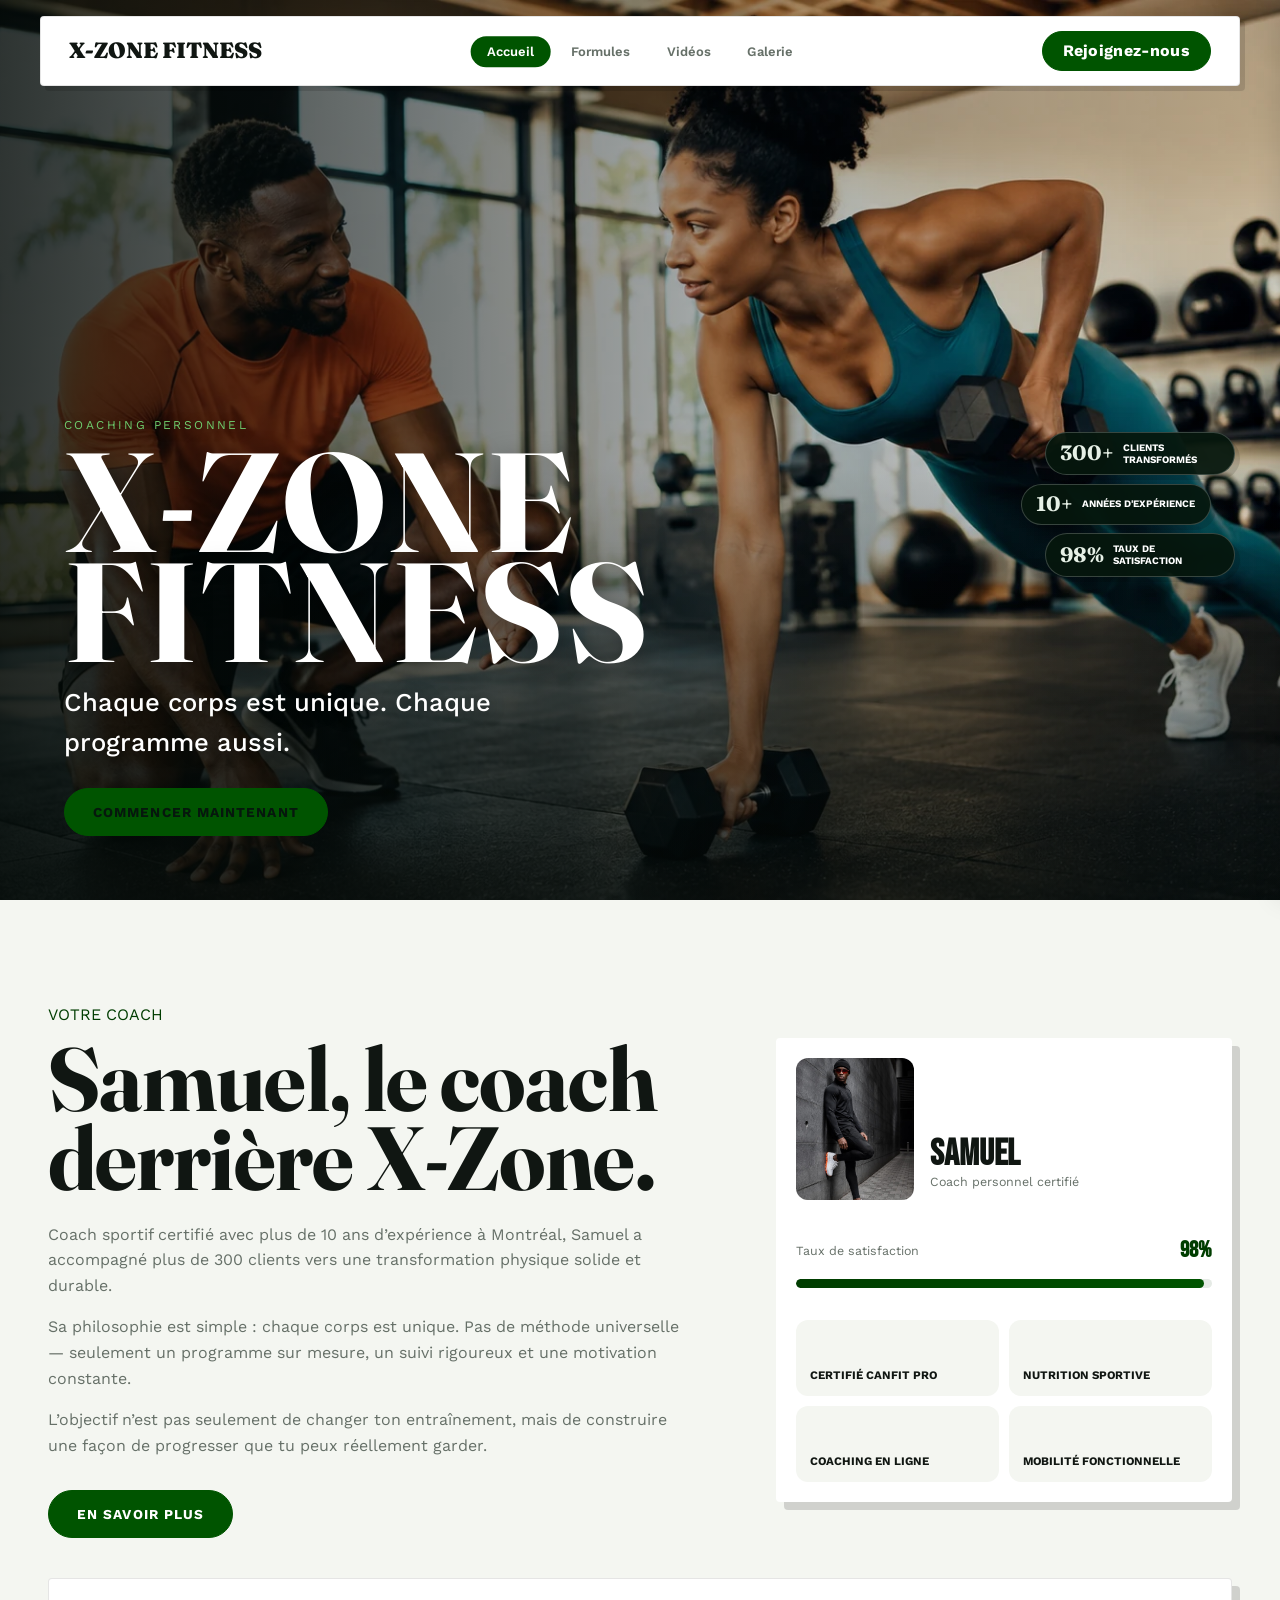
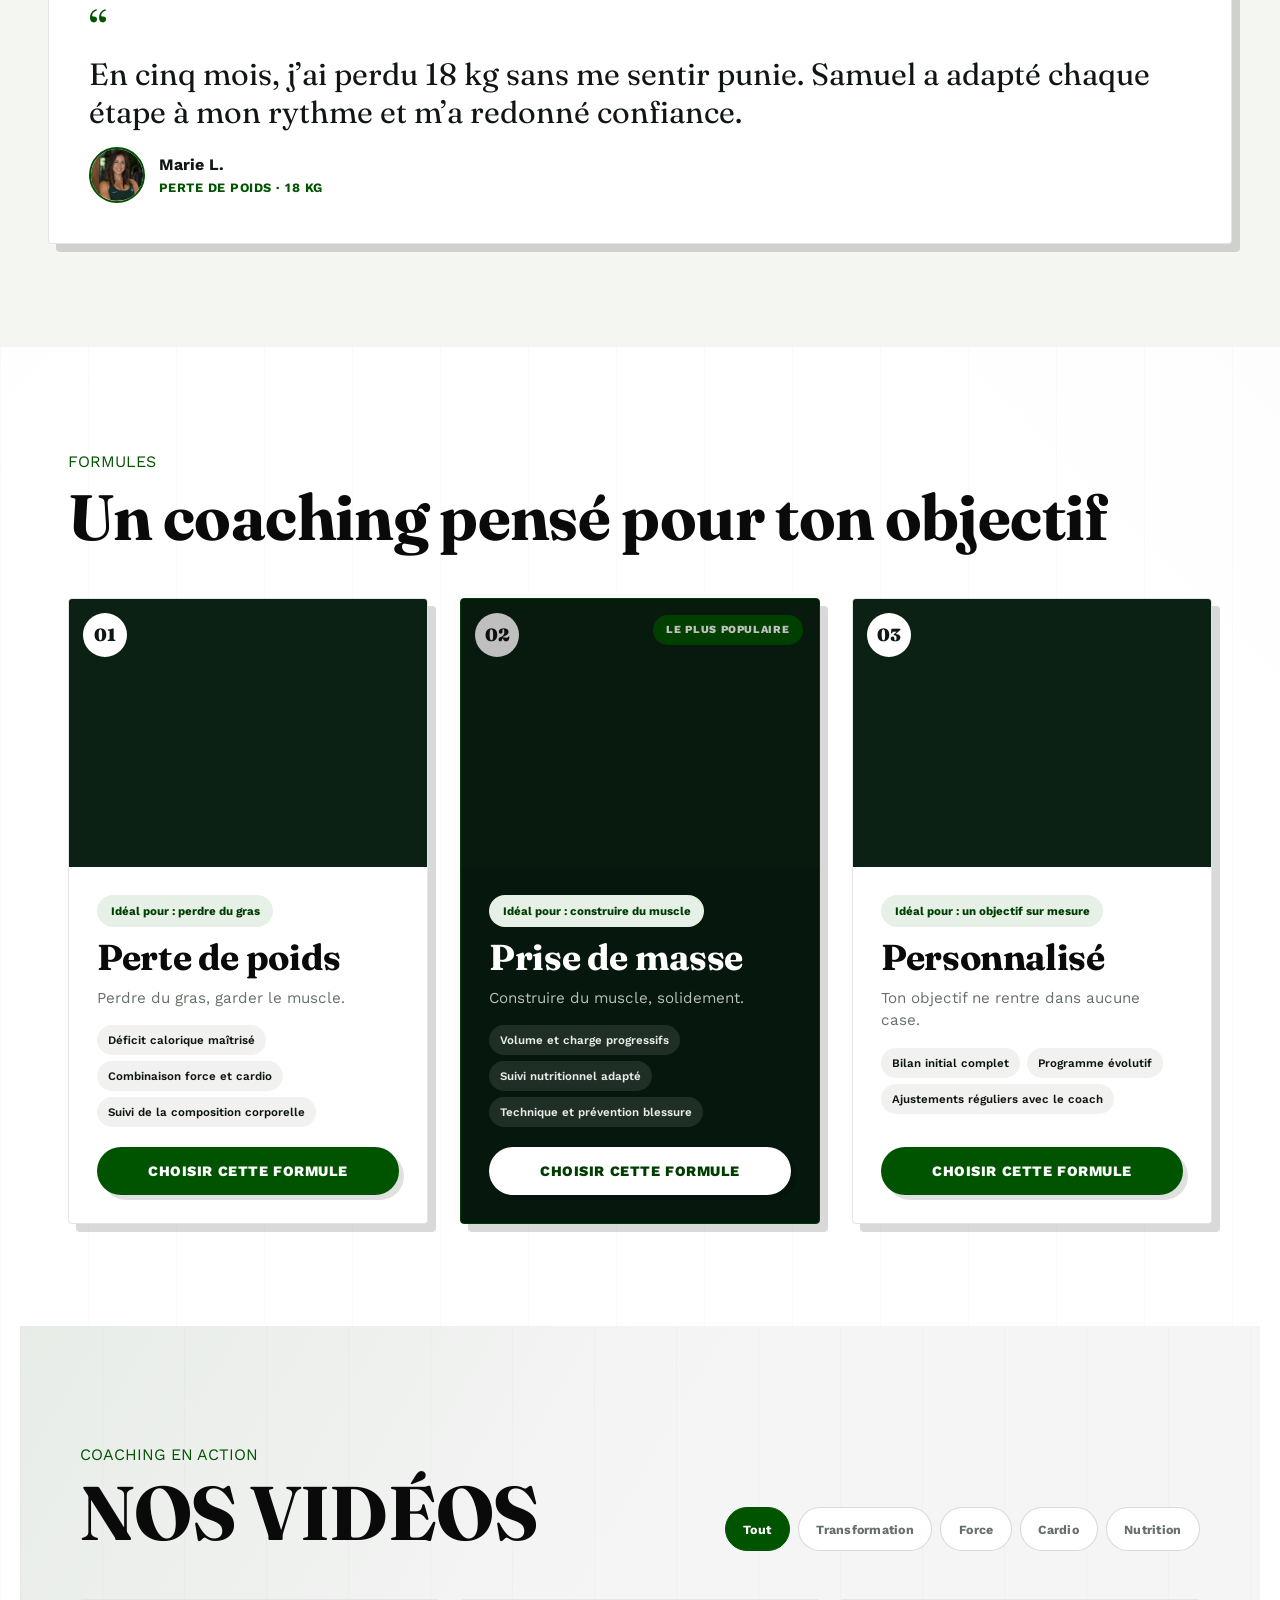
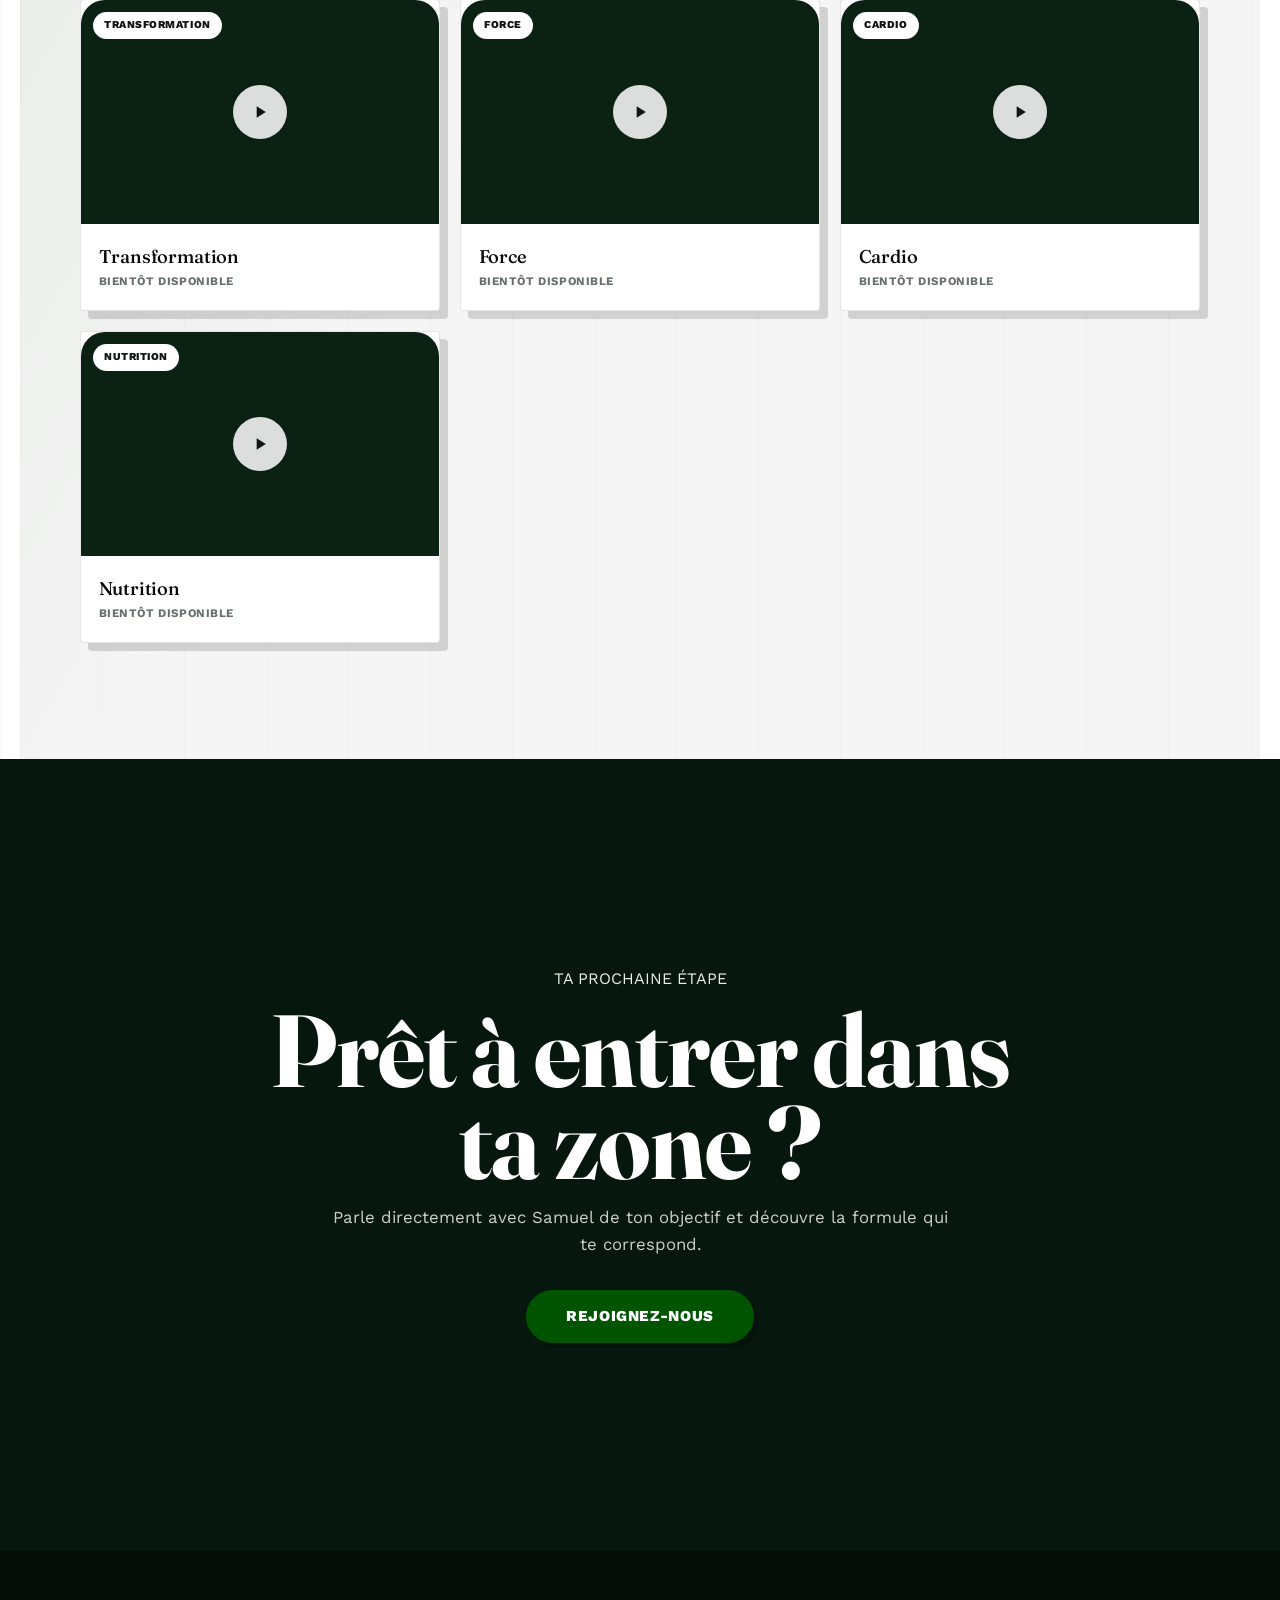
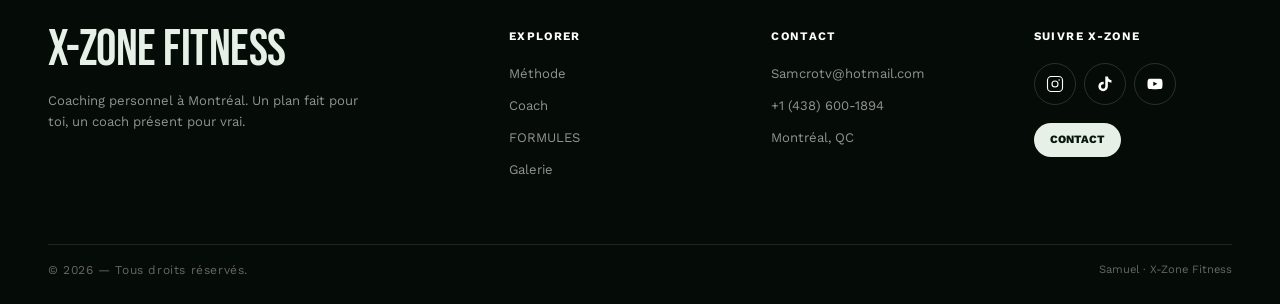
==== commit ccfd28ab: "refine(hero): épure à 4 éléments + image Pexels plus claire - Eyebrow raccourci : "COACHING PERSONNE" ====
--- a/index.html
+++ b/index.html
@@ -57,17 +57,14 @@
   </nav>
 
   <div class="hero-card">
-    <img src="images/hero-coaching-session.webp" alt="Samuel — Coach X-Zone Fitness" class="hero-image" width="1672" height="941" fetchpriority="high" data-pexels-query="athletic man training gym dramatic">
-
+    <img src="images/hero-coaching-session.webp" alt="Samuel — Coach X-Zone Fitness" class="hero-image" width="1672" height="941" fetchpriority="high" data-pexels-query="personal trainer coaching client gym bright">
 
     <div class="hero-content reveal">
-      <p id="hero-tagline" class="hero-eyebrow" data-i18n="heroTagline">COACHING PERSONNEL · MONTRÉAL</p>
+      <p id="hero-tagline" class="hero-eyebrow" data-i18n="heroTagline">COACHING PERSONNEL</p>
       <h1 id="hero-title" class="hero-title"><span>X-ZONE</span><span>FITNESS</span></h1>
       <p class="hero-subtext" data-i18n="heroBlockRight">Chaque corps est unique. Chaque programme aussi.</p>
-      <p class="hero-text" data-i18n="heroBlockLeft">Coach certifié. +10 ans d'expérience. 300+ clients transformés.</p>
       <div class="hero-actions">
         <button type="button" class="btn btn-primary" onclick="openContactPopup()" data-i18n="heroCtaPrimary">Commencer maintenant</button>
-        <a href="#objectives" class="btn btn-outline hero-btn-outline" data-i18n="heroCtaSecondary">Découvrir les programmes</a>
       </div>
     </div>
 
--- a/css/design.css
+++ b/css/design.css
@@ -202,19 +202,19 @@
 .hero-stats {
   position: absolute;
   z-index: 2;
-  top: 46%;
-  right: clamp(1.25rem, 4vw, 3.5rem);
-  display: grid;
-  gap: 0.75rem;
-  width: min(220px, 22vw);
+  top: 48%;
+  right: clamp(1rem, 3.5vw, 3rem);
+  display: grid;
+  gap: 0.55rem;
+  width: min(190px, 19vw);
 }
 
 .hero-stat-pill {
   display: grid;
   grid-template-columns: auto 1fr;
   align-items: center;
-  gap: 0.75rem;
-  padding: 0.75rem 1rem;
+  gap: 0.6rem;
+  padding: 0.55rem 0.85rem;
   border: 1px solid rgba(255, 255, 255, 0.2);
   border-radius: var(--radius-pill);
   color: var(--white);
@@ -225,13 +225,13 @@
 .hero-stat-pill strong {
   color: var(--green-soft);
   font-family: var(--font-display);
-  font-size: 1.55rem;
+  font-size: 1.3rem;
   line-height: 1;
 }
 
 .hero-stat-pill span {
   min-width: 0;
-  font-size: 0.68rem;
+  font-size: 0.62rem;
   font-weight: 700;
   line-height: 1.2;
   text-transform: uppercase;
@@ -1058,6 +1058,41 @@
   }
 }
 
+/* Préchargement Pexels : skeleton pendant le fetch, révélation directe sans bascule */
+@keyframes pexels-shimmer {
+  0% { background-position: 200% 0; }
+  100% { background-position: -200% 0; }
+}
+
+.formule-photo.pexels-loading,
+.video-thumb.pexels-loading,
+.final-cta-bg.pexels-loading {
+  background-image: linear-gradient(
+    100deg,
+    rgba(255, 255, 255, 0.05) 30%,
+    rgba(255, 255, 255, 0.14) 50%,
+    rgba(255, 255, 255, 0.05) 70%
+  );
+  background-size: 200% 100%;
+  background-repeat: no-repeat;
+  animation: pexels-shimmer 1.15s ease-in-out infinite;
+}
+
+.hero-image {
+  transition: opacity 0.5s ease;
+}
+
+.hero-image.pexels-loading {
+  opacity: 0;
+}
+
+.hero-card:has(.hero-image.pexels-loading) {
+  background-image: linear-gradient(100deg, #dfe3dd 30%, #eef1ec 50%, #dfe3dd 70%);
+  background-size: 200% 100%;
+  background-repeat: no-repeat;
+  animation: pexels-shimmer 1.15s ease-in-out infinite;
+}
+
 /* 12 — Galerie (mise en cohérence DA : nav coins droits, cartes coins droits) */
 #gallery-nav {
   border-radius: var(--radius-card);
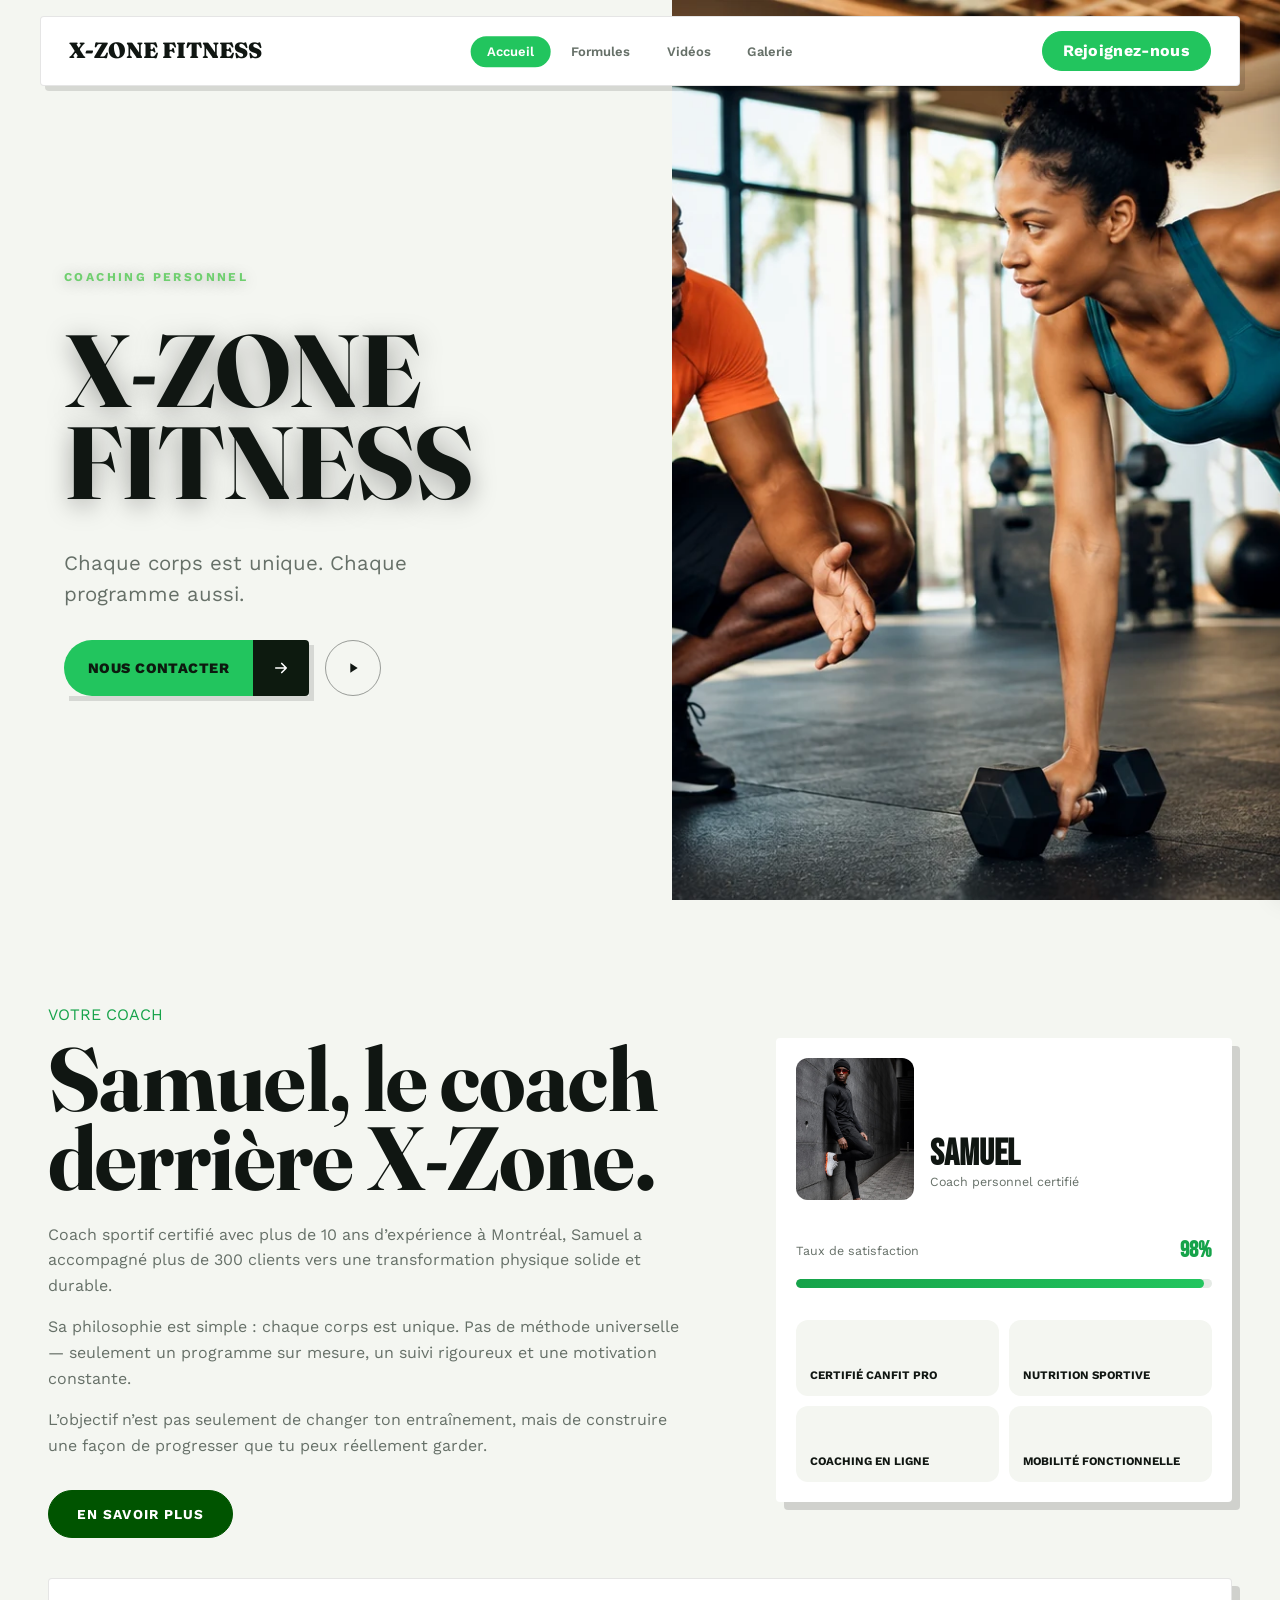
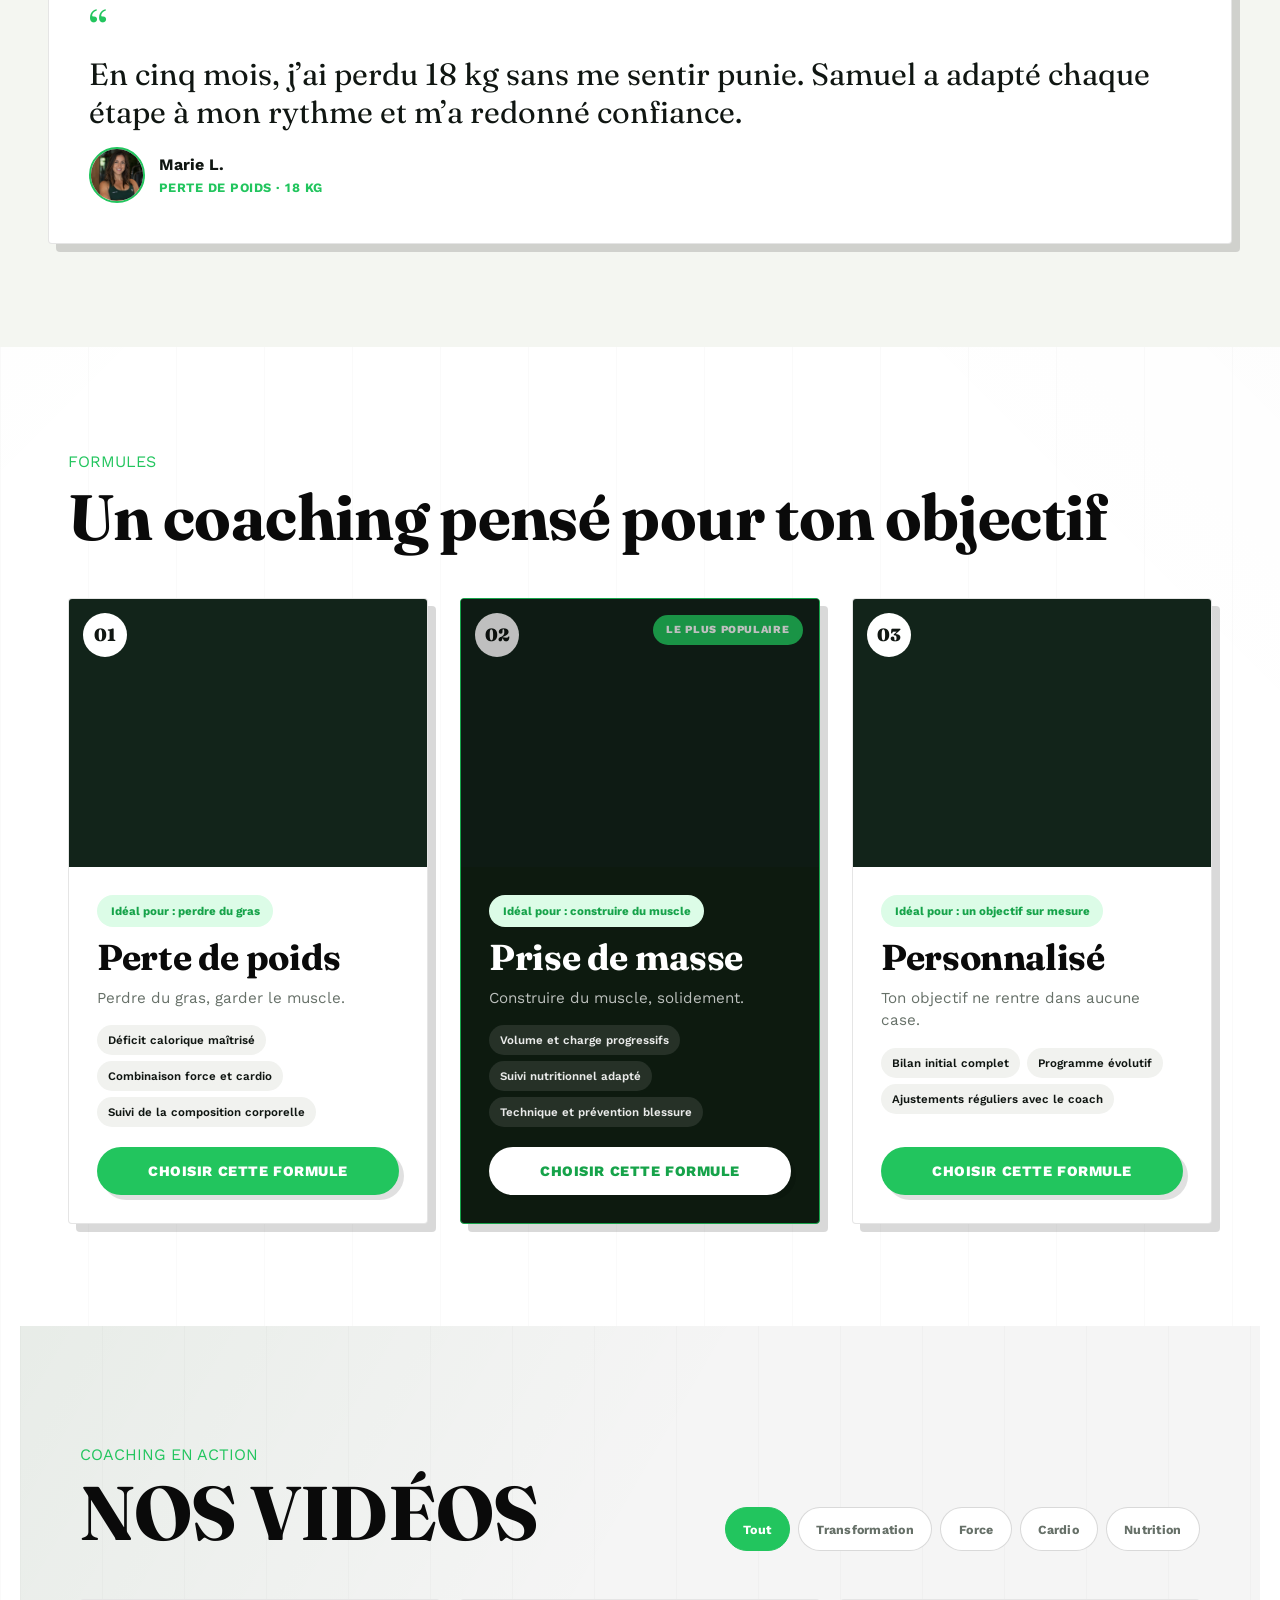
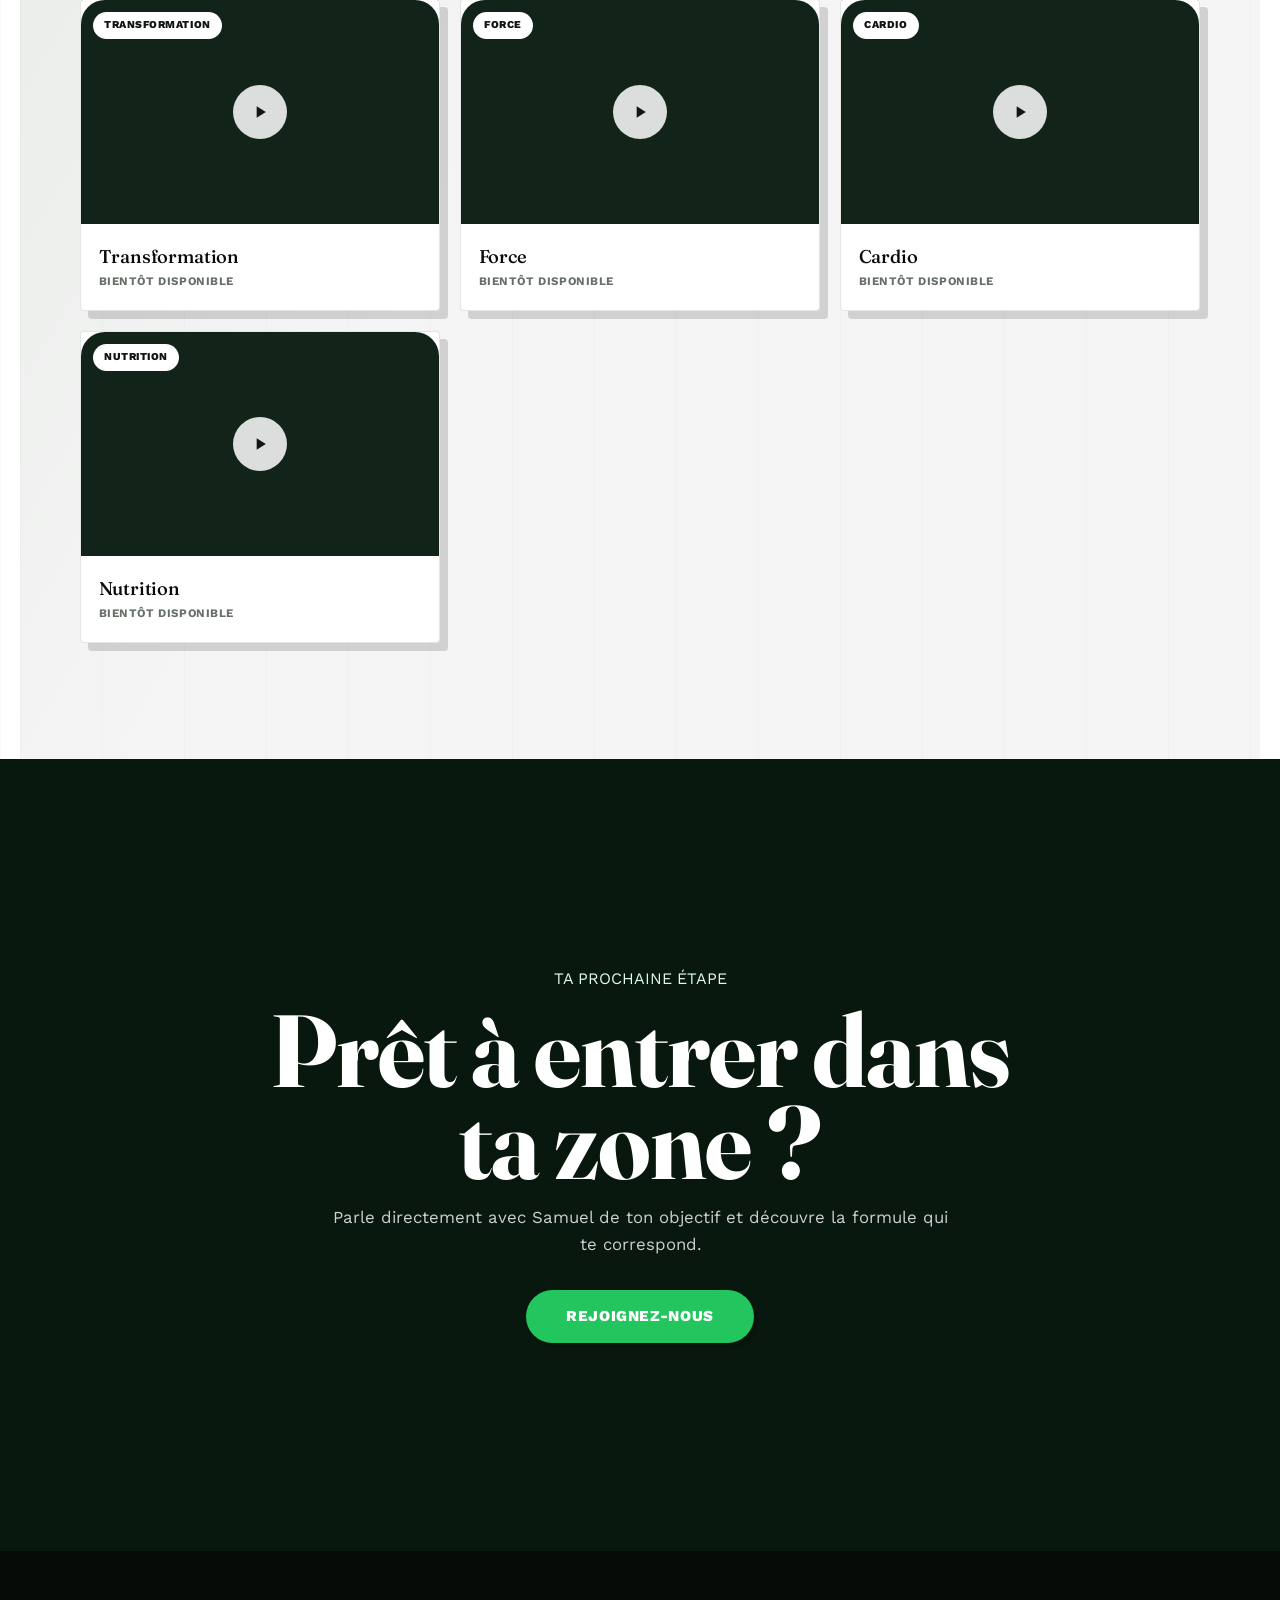
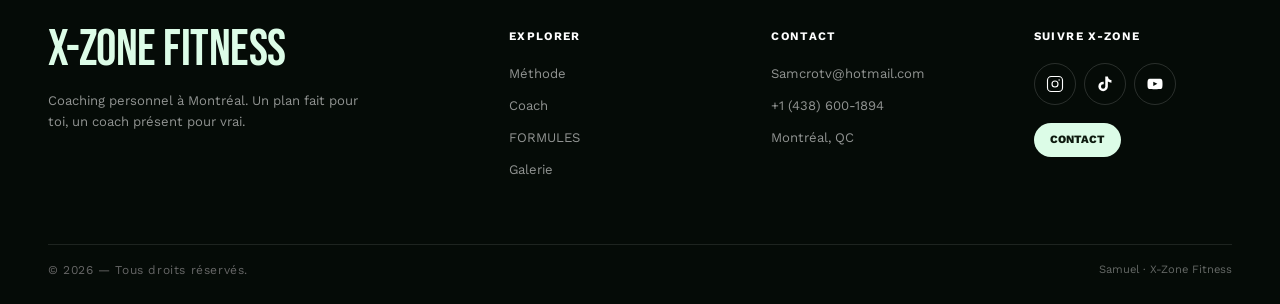
==== commit da7c35b0: "feat(design): palette émeraude + hero côte-à-côte (nouvelle structure) Nouvelle structure 9 sections" ====
--- a/index.html
+++ b/index.html
@@ -56,31 +56,26 @@
     </button>
   </nav>
 
-  <div class="hero-card">
-    <img src="images/hero-coaching-session.webp" alt="Samuel — Coach X-Zone Fitness" class="hero-image" width="1672" height="941" fetchpriority="high" data-pexels-query="personal trainer coaching client gym bright">
-
+  <div class="hero-inner">
     <div class="hero-content reveal">
       <p id="hero-tagline" class="hero-eyebrow" data-i18n="heroTagline">COACHING PERSONNEL</p>
       <h1 id="hero-title" class="hero-title"><span>X-ZONE</span><span>FITNESS</span></h1>
-      <p class="hero-subtext" data-i18n="heroBlockRight">Chaque corps est unique. Chaque programme aussi.</p>
+      <p class="hero-lead" data-i18n="heroBlockRight">Chaque corps est unique. Chaque programme aussi.</p>
       <div class="hero-actions">
-        <button type="button" class="btn btn-primary" onclick="openContactPopup()" data-i18n="heroCtaPrimary">Commencer maintenant</button>
-      </div>
-    </div>
-
-    <div class="hero-stats" aria-label="Résultats X-Zone Fitness">
-      <div class="hero-stat-pill">
-        <strong>300+</strong>
-        <span data-i18n="stat1Label">Clients transformés</span>
-      </div>
-      <div class="hero-stat-pill hero-stat-pill--offset">
-        <strong>10+</strong>
-        <span data-i18n="stat2Label">Années d'expérience</span>
-      </div>
-      <div class="hero-stat-pill">
-        <strong>98%</strong>
-        <span data-i18n="stat3Label">Taux de satisfaction</span>
-      </div>
+        <span class="hero-contact-btn">
+          <button type="button" class="hero-contact-label" onclick="openContactPopup()" data-i18n="heroContactCta">Nous contacter</button>
+          <button type="button" class="hero-contact-arrow" onclick="openContactPopup()" aria-label="Nous contacter">
+            <svg width="18" height="18" viewBox="0 0 24 24" fill="none" stroke="currentColor" stroke-width="2.2" stroke-linecap="round" stroke-linejoin="round" aria-hidden="true"><path d="M5 12h14M13 6l6 6-6 6"/></svg>
+          </button>
+        </span>
+        <a href="#videos" class="hero-play-btn" aria-label="Voir la vidéo">
+          <svg width="16" height="16" viewBox="0 0 24 24" fill="currentColor" aria-hidden="true"><path d="M8 5v14l11-7z"/></svg>
+        </a>
+      </div>
+    </div>
+
+    <div class="hero-photo">
+      <img src="images/hero-coaching-session.webp" alt="Samuel — Coach X-Zone Fitness" class="hero-image" width="1672" height="941" fetchpriority="high" data-pexels-query="personal trainer coaching client gym bright">
     </div>
   </div>
 </section>
--- a/css/design.css
+++ b/css/design.css
@@ -1,11 +1,12 @@
 /* X-Zone Fitness — couche de mise en page du wireframe validé */
 :root {
-  /* Palette de marque : vert forêt #005400 (accent), blanc, gris */
-  --green: #005400;
-  --green-dark: #003d00;
-  --green-soft: #e6f0e6;
-  --bg-dark: #06170d;
-  --bg-dark-2: #0b2113;
+  /* Palette de marque : émeraude #22C55E (accent) + vert très foncé #0D1A0F (fonds) */
+  --green: #22c55e;
+  --green-dark: #16a34a;
+  --green-ink: #15803d;
+  --green-soft: #dcfce7;
+  --bg-dark: #0d1a0f;
+  --bg-dark-2: #12241a;
   --off-white: #f4f6f1;
   --white: #ffffff;
   --text: #101612;
@@ -126,120 +127,148 @@
   border-color: var(--green-dark);
 }
 
-/* 02 — Hero (plein écran, pas de card) */
+/* 02 — Hero (côte-à-côte : texte à gauche, photo à droite) */
 #hero {
+  position: relative;
   min-height: 100svh;
   padding: 0;
   background: var(--off-white);
 }
 
-#hero .hero-card {
+.hero-inner {
+  display: grid;
+  grid-template-columns: 1.05fr 0.95fr;
   min-height: 100svh;
-  max-width: none;
-  margin: 0;
-  border-radius: 0;
-  box-shadow: none;
-}
-
-#hero .hero-card::after {
-  background:
-    linear-gradient(90deg, rgba(4, 10, 7, 0.82) 0%, rgba(4, 10, 7, 0.34) 55%, rgba(4, 10, 7, 0.08) 100%),
-    linear-gradient(0deg, rgba(4, 10, 7, 0.62) 0%, transparent 48%);
-}
-
-#hero .hero-content {
-  width: min(720px, 72%);
-  padding: clamp(2rem, 5vw, 4.5rem);
+  align-items: stretch;
+}
+
+.hero-content {
+  display: flex;
+  flex-direction: column;
+  justify-content: center;
+  gap: 1.15rem;
+  padding: 8rem clamp(1.5rem, 5vw, 5rem) 4rem;
+}
+
+.hero-eyebrow {
+  color: var(--green-ink);
+  font-size: 12px;
+  font-weight: 700;
+  letter-spacing: 0.2em;
+  text-transform: uppercase;
 }
 
 #hero-title {
   display: flex;
   flex-direction: column;
-  margin: 0.75rem 0 1rem;
-  font-size: clamp(4.5rem, 11vw, 9.5rem);
-  line-height: 0.78;
-}
-
-#hero .hero-subtext {
-  max-width: 520px;
-  margin: 0;
-  font-size: clamp(1.2rem, 2vw, 1.75rem);
-  color: var(--white);
-}
-
-#hero .hero-text {
-  max-width: 520px;
-  margin-top: 0.8rem;
-  font-size: 0.78rem;
-  color: rgba(255, 255, 255, 0.76);
+  font-size: clamp(3.5rem, 8vw, 7rem);
+  line-height: 0.9;
+  letter-spacing: -0.01em;
+  color: var(--text);
+}
+
+.hero-lead {
+  max-width: 460px;
+  color: var(--text-muted);
+  font-size: clamp(1.05rem, 1.6vw, 1.3rem);
+  line-height: 1.5;
 }
 
 .hero-actions {
   display: flex;
+  align-items: center;
   flex-wrap: wrap;
-  gap: 0.75rem;
-  margin-top: 1.6rem;
-}
-
-#hero .hero-actions .btn-primary {
+  gap: 1rem;
+  margin-top: 0.75rem;
+}
+
+.hero-contact-btn {
+  display: inline-flex;
+  align-items: stretch;
+  box-shadow: var(--shadow-hard-sm);
+}
+
+.hero-contact-label {
+  display: inline-flex;
+  align-items: center;
+  min-height: 56px;
+  padding: 0 1.5rem;
+  border-radius: var(--radius-pill) 0 0 var(--radius-pill);
   background: var(--green);
-  border-color: var(--green);
   color: var(--bg-dark);
-}
-
-#hero .hero-btn-outline {
-  color: var(--white);
-  border-color: rgba(255, 255, 255, 0.62);
-  background: rgba(8, 18, 12, 0.24);
-}
-
-#hero .hero-btn-outline:hover,
-#hero .hero-btn-outline:focus-visible {
-  color: var(--bg-dark);
-  background: var(--white);
-}
-
-.hero-stats {
+  font-size: 0.9rem;
+  font-weight: 800;
+  letter-spacing: 0.03em;
+  text-transform: uppercase;
+}
+
+.hero-contact-arrow {
+  display: inline-grid;
+  place-items: center;
+  width: 56px;
+  min-height: 56px;
+  border-radius: 0 var(--radius-card) var(--radius-card) 0;
+  background: var(--bg-dark);
+  color: var(--white);
+}
+
+.hero-contact-btn:hover .hero-contact-label,
+.hero-contact-btn:focus-within .hero-contact-label {
+  background: var(--green-dark);
+}
+
+.hero-play-btn {
+  display: inline-grid;
+  place-items: center;
+  width: 56px;
+  height: 56px;
+  border-radius: var(--radius-pill);
+  border: 1.5px solid rgba(16, 22, 18, 0.4);
+  color: var(--text);
+  background: transparent;
+  transition: background 0.2s ease, color 0.2s ease, border-color 0.2s ease;
+}
+
+.hero-play-btn:hover,
+.hero-play-btn:focus-visible {
+  background: var(--text);
+  border-color: var(--text);
+  color: var(--white);
+}
+
+.hero-photo {
+  position: relative;
+  overflow: hidden;
+  min-height: 100svh;
+  background: var(--bg-dark-2);
+}
+
+.hero-photo .hero-image {
   position: absolute;
-  z-index: 2;
-  top: 48%;
-  right: clamp(1rem, 3.5vw, 3rem);
-  display: grid;
-  gap: 0.55rem;
-  width: min(190px, 19vw);
-}
-
-.hero-stat-pill {
-  display: grid;
-  grid-template-columns: auto 1fr;
-  align-items: center;
-  gap: 0.6rem;
-  padding: 0.55rem 0.85rem;
-  border: 1px solid rgba(255, 255, 255, 0.2);
-  border-radius: var(--radius-pill);
-  color: var(--white);
-  background: rgba(6, 23, 13, 0.94);
-  box-shadow: var(--shadow-hard-sm);
-}
-
-.hero-stat-pill strong {
-  color: var(--green-soft);
-  font-family: var(--font-display);
-  font-size: 1.3rem;
-  line-height: 1;
-}
-
-.hero-stat-pill span {
-  min-width: 0;
-  font-size: 0.62rem;
-  font-weight: 700;
-  line-height: 1.2;
-  text-transform: uppercase;
-  overflow-wrap: anywhere;
-}
-
-.hero-stat-pill--offset {
-  transform: translateX(-1.5rem);
+  inset: 0;
+  width: 100%;
+  height: 100%;
+  object-fit: cover;
+}
+
+@media (max-width: 860px) {
+  .hero-inner {
+    grid-template-columns: 1fr;
+    min-height: auto;
+  }
+
+  .hero-content {
+    padding: 6.5rem 1.25rem 2.5rem;
+  }
+
+  #hero-title {
+    font-size: clamp(3.25rem, 16vw, 5.5rem);
+  }
+
+  .hero-photo {
+    order: 2;
+    min-height: 56vh;
+  }
 }
 
 /* 06 — À propos */
@@ -926,73 +955,6 @@
     width: calc(100% - 24px);
     top: 12px;
     padding: 11px 16px;
-  }
-
-  #hero {
-    padding: 5rem 0.75rem 0.75rem;
-  }
-
-  #hero .hero-card {
-    min-height: calc(100svh - 5.75rem);
-    border-radius: 18px;
-  }
-
-  #hero .hero-image {
-    object-position: 62% center;
-  }
-
-  #hero .hero-card::after {
-    background: linear-gradient(0deg, rgba(4, 10, 7, 0.9) 0%, rgba(4, 10, 7, 0.18) 78%);
-  }
-
-  #hero .hero-content {
-    width: 100%;
-    padding: 1.4rem;
-  }
-
-  #hero-title {
-    font-size: clamp(4rem, 22vw, 6.3rem);
-  }
-
-  #hero .hero-subtext {
-    max-width: 88%;
-    font-size: 1.12rem;
-  }
-
-  #hero .hero-text {
-    width: 100%;
-    max-width: 100%;
-    overflow-wrap: anywhere;
-  }
-
-  .hero-actions {
-    display: grid;
-    grid-template-columns: 1fr;
-  }
-
-  .hero-actions .btn {
-    width: 100%;
-  }
-
-  .hero-stats {
-    top: 7rem;
-    right: 0.75rem;
-    width: 154px;
-  }
-
-  .hero-stat-pill {
-    grid-template-columns: 1fr;
-    gap: 0.2rem;
-    padding: 0.65rem 0.85rem;
-    border-radius: 14px;
-  }
-
-  .hero-stat-pill strong {
-    font-size: 1.35rem;
-  }
-
-  .hero-stat-pill--offset {
-    transform: translateX(-0.75rem);
   }
 
   #coach.about-coach {
@@ -1086,8 +1048,13 @@
   opacity: 0;
 }
 
-.hero-card:has(.hero-image.pexels-loading) {
-  background-image: linear-gradient(100deg, #dfe3dd 30%, #eef1ec 50%, #dfe3dd 70%);
+.hero-photo:has(.hero-image.pexels-loading) {
+  background-image: linear-gradient(
+    100deg,
+    rgba(255, 255, 255, 0.04) 30%,
+    rgba(255, 255, 255, 0.12) 50%,
+    rgba(255, 255, 255, 0.04) 70%
+  );
   background-size: 200% 100%;
   background-repeat: no-repeat;
   animation: pexels-shimmer 1.15s ease-in-out infinite;
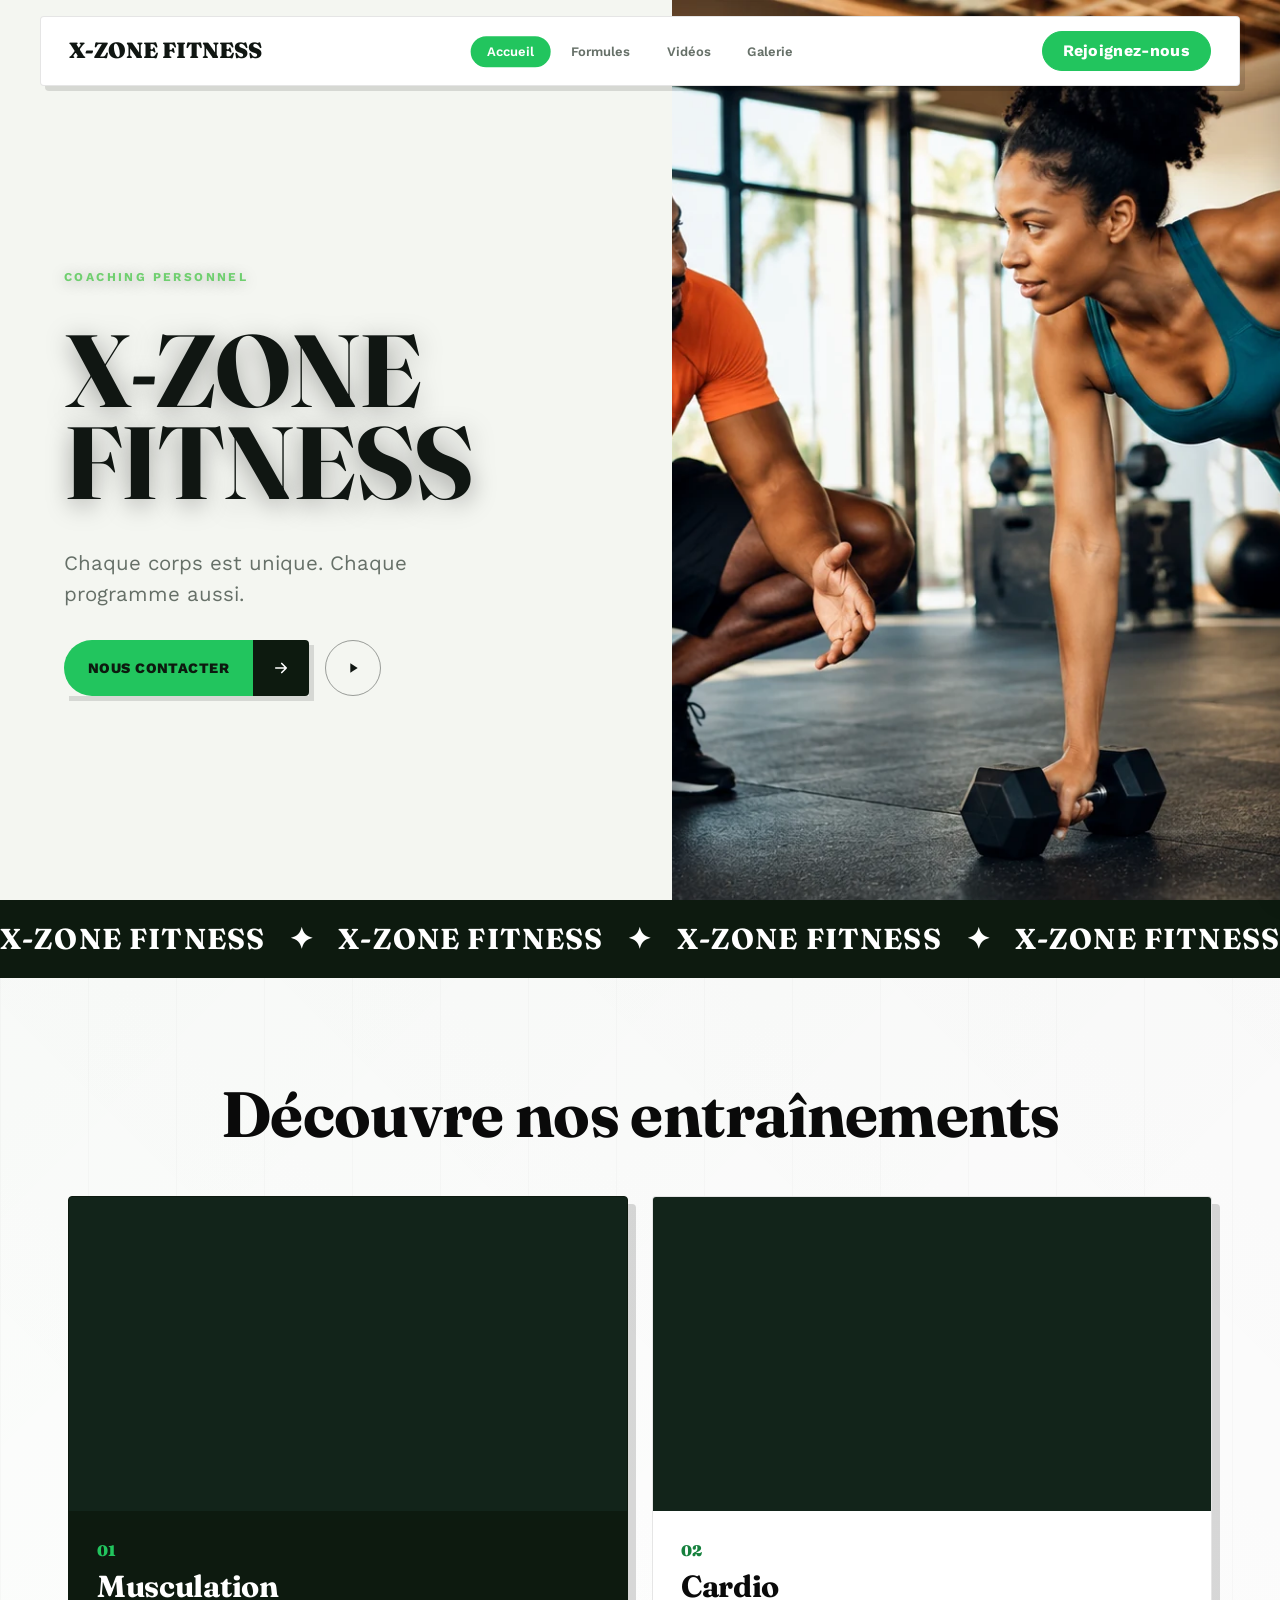
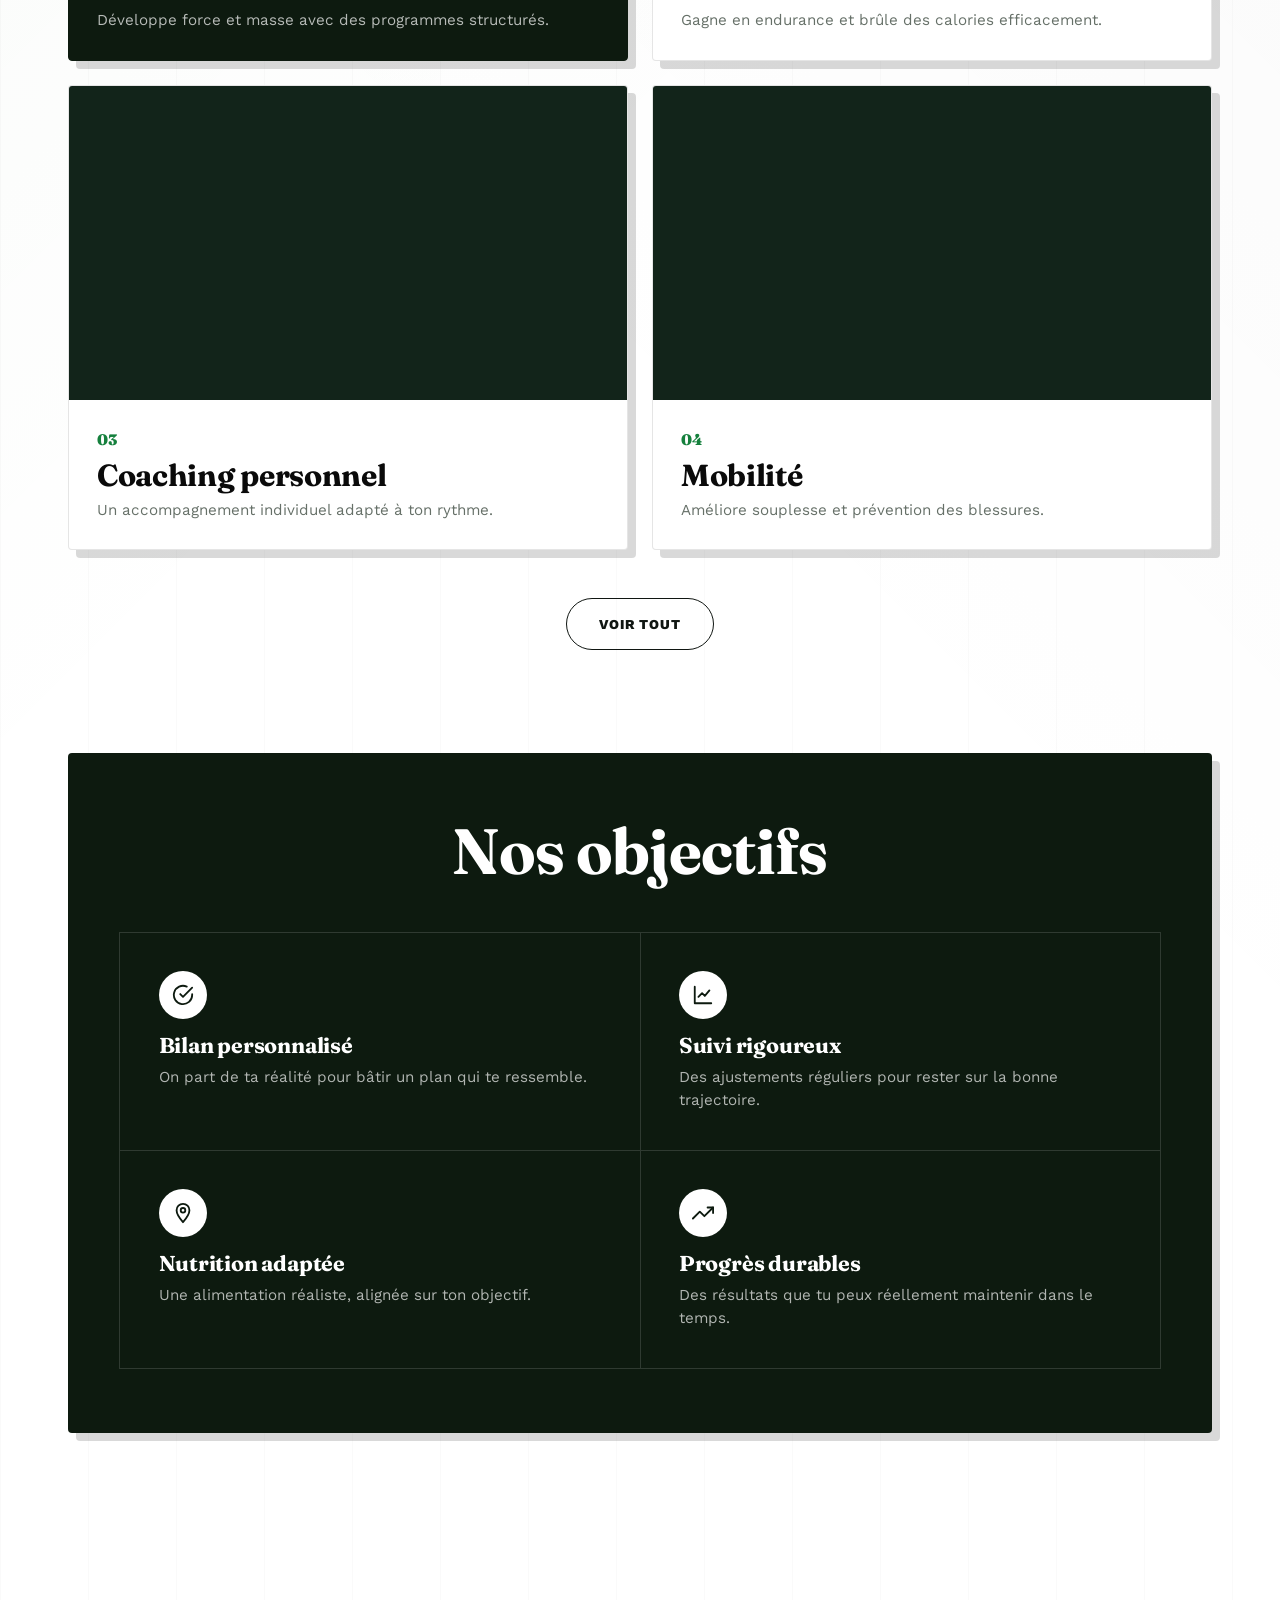
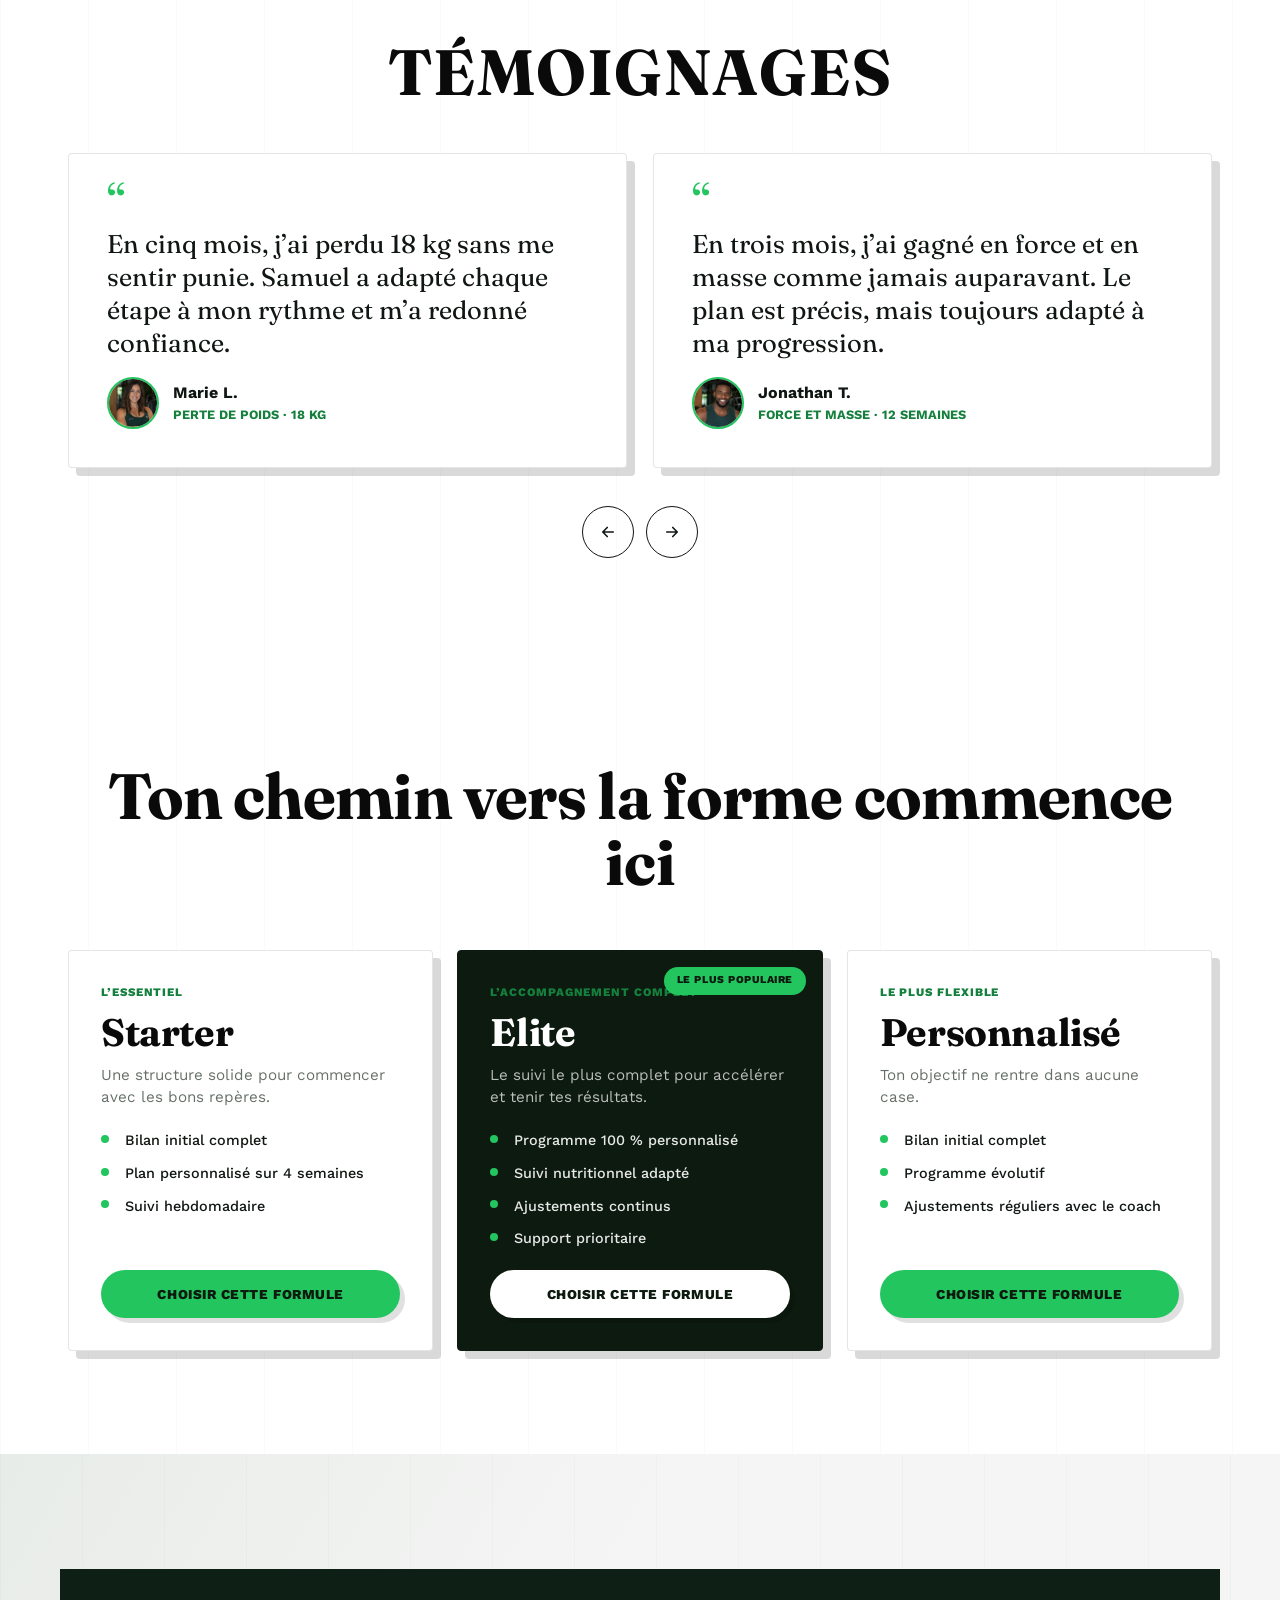
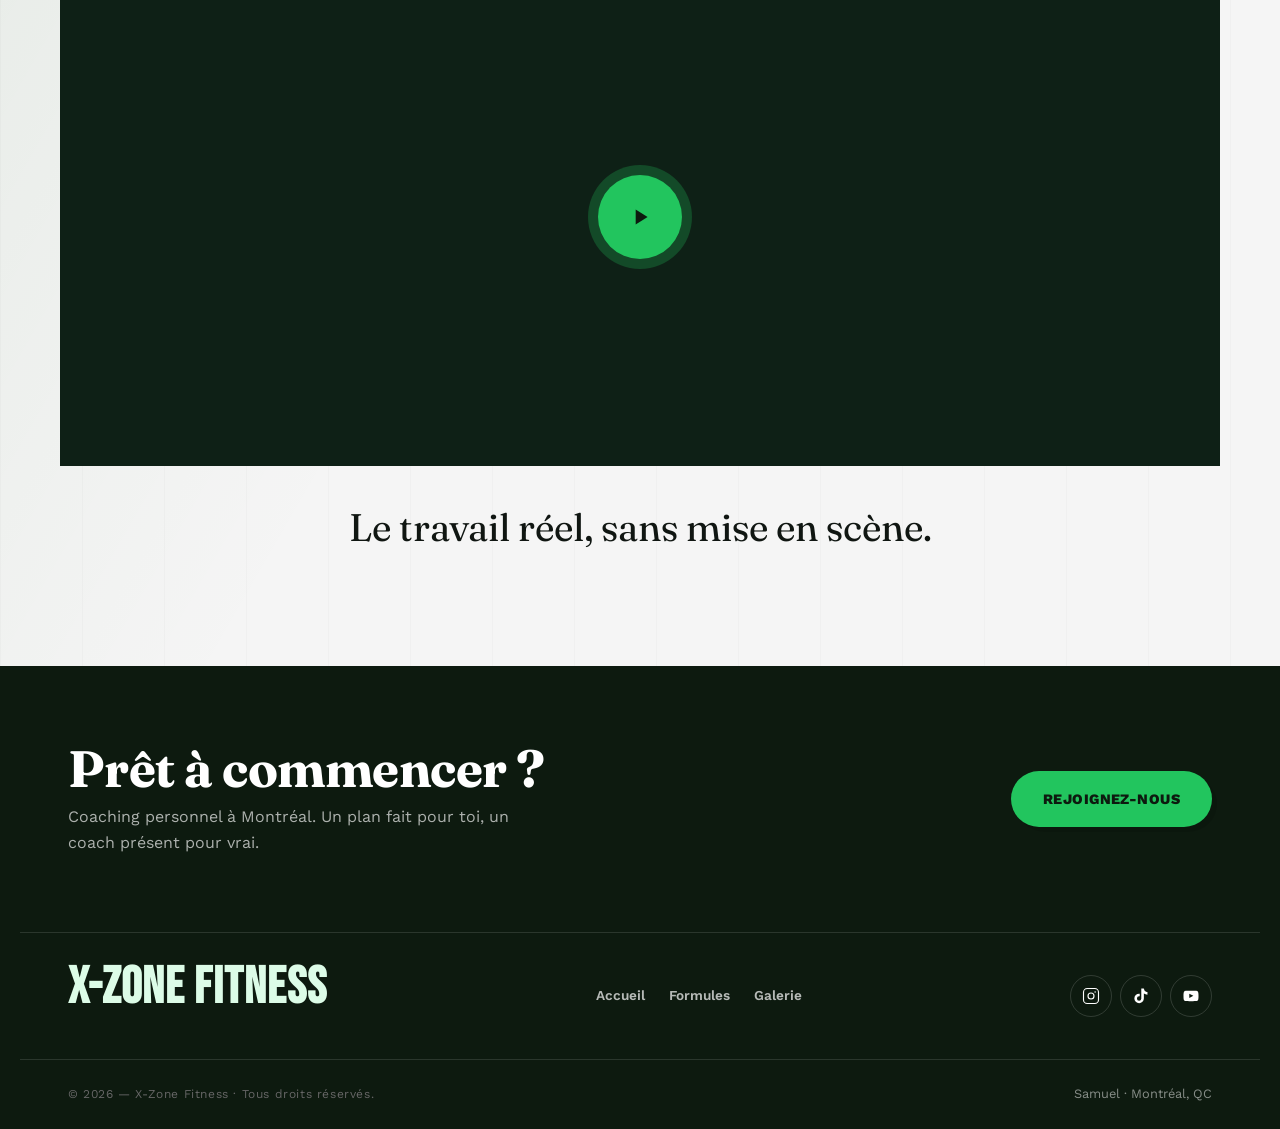
==== commit 2c83fd61: "feat(design): structure 9 sections (ticker, entraînements, objectifs, témoignages, formules, showcas" ====
--- a/index.html
+++ b/index.html
@@ -80,179 +80,210 @@
   </div>
 </section>
 
-<!-- COACH -->
-<section id="coach" class="about-coach" aria-labelledby="coach-title">
-  <div class="about-coach-inner">
-    <div class="about-copy reveal">
-      <p class="section-kicker" data-i18n="coachLabel">VOTRE COACH</p>
-      <h2 id="coach-title" data-i18n="aboutTitle">Samuel, le coach derrière X-Zone.</h2>
-      <p data-i18n="aboutText1">Coach sportif certifié avec plus de 10 ans d’expérience à Montréal, Samuel a accompagné plus de 300 clients vers une transformation physique solide et durable.</p>
-      <p data-i18n="aboutText2">Sa philosophie est simple : chaque corps est unique. Pas de méthode universelle — seulement un programme sur mesure, un suivi rigoureux et une motivation constante.</p>
-      <p data-i18n="aboutText3">L’objectif n’est pas seulement de changer ton entraînement, mais de construire une façon de progresser que tu peux réellement garder.</p>
-      <a href="#formules" class="btn btn-primary" data-i18n="aboutCta">En savoir plus</a>
-    </div>
-
-    <aside class="coach-profile-card box-card reveal" aria-label="Profil de Samuel">
-      <div class="coach-profile-top">
-        <img src="images/placeholder-coach.jpg" alt="Samuel — Coach X-Zone Fitness" loading="lazy" width="800" height="1202">
-        <div><strong>Samuel</strong><span data-i18n="coachRole">Coach personnel certifié</span></div>
-      </div>
-      <div class="satisfaction-row"><span data-i18n="stat3Label">Taux de satisfaction</span><strong>98%</strong></div>
-      <div class="satisfaction-track" aria-hidden="true"><span></span></div>
-      <ul class="coach-skill-grid">
-        <li class="pill" data-i18n="skillCanfit">Certifié CANFIT PRO</li>
-        <li class="pill" data-i18n="skillNutrition">Nutrition sportive</li>
-        <li class="pill" data-i18n="skillOnline">Coaching en ligne</li>
-        <li class="pill" data-i18n="skillMobility">Mobilité fonctionnelle</li>
+<!-- TICKER -->
+<div class="ticker" aria-hidden="true">
+  <div class="ticker-track">
+    <span>X-ZONE FITNESS</span><span class="ticker-star">✦</span>
+    <span>X-ZONE FITNESS</span><span class="ticker-star">✦</span>
+    <span>X-ZONE FITNESS</span><span class="ticker-star">✦</span>
+    <span>X-ZONE FITNESS</span><span class="ticker-star">✦</span>
+    <span>X-ZONE FITNESS</span><span class="ticker-star">✦</span>
+    <span>X-ZONE FITNESS</span><span class="ticker-star">✦</span>
+    <span>X-ZONE FITNESS</span><span class="ticker-star">✦</span>
+    <span>X-ZONE FITNESS</span><span class="ticker-star">✦</span>
+    <span>X-ZONE FITNESS</span><span class="ticker-star">✦</span>
+    <span>X-ZONE FITNESS</span><span class="ticker-star">✦</span>
+  </div>
+</div>
+
+<!-- ENTRAÎNEMENTS -->
+<section id="entrainements" class="trainings-section" aria-labelledby="trainings-title">
+  <header class="trainings-heading">
+    <h2 id="trainings-title" data-i18n="trainingsTitle">Découvre nos entraînements</h2>
+  </header>
+
+  <div class="trainings-grid">
+    <article class="training-card training-card--featured reveal">
+      <div class="training-photo" data-pexels-query="strength training weightlifting gym" role="img" aria-label="Musculation"></div>
+      <div class="training-body">
+        <span class="training-number">01</span>
+        <h3 class="training-title" data-i18n="train1Title">Musculation</h3>
+        <p class="training-desc" data-i18n="train1Desc">Développe force et masse avec des programmes structurés.</p>
+      </div>
+    </article>
+
+    <article class="training-card reveal">
+      <div class="training-photo" data-pexels-query="cardio running treadmill gym bright" role="img" aria-label="Cardio"></div>
+      <div class="training-body">
+        <span class="training-number">02</span>
+        <h3 class="training-title" data-i18n="train2Title">Cardio</h3>
+        <p class="training-desc" data-i18n="train2Desc">Gagne en endurance et brûle des calories efficacement.</p>
+      </div>
+    </article>
+
+    <article class="training-card reveal">
+      <div class="training-photo" data-pexels-query="personal trainer coaching client gym" role="img" aria-label="Coaching personnel"></div>
+      <div class="training-body">
+        <span class="training-number">03</span>
+        <h3 class="training-title" data-i18n="train3Title">Coaching personnel</h3>
+        <p class="training-desc" data-i18n="train3Desc">Un accompagnement individuel adapté à ton rythme.</p>
+      </div>
+    </article>
+
+    <article class="training-card reveal">
+      <div class="training-photo" data-pexels-query="stretching mobility fitness studio" role="img" aria-label="Mobilité"></div>
+      <div class="training-body">
+        <span class="training-number">04</span>
+        <h3 class="training-title" data-i18n="train4Title">Mobilité</h3>
+        <p class="training-desc" data-i18n="train4Desc">Améliore souplesse et prévention des blessures.</p>
+      </div>
+    </article>
+  </div>
+
+  <div class="trainings-cta">
+    <a href="#formules" class="btn-pill-outline" data-i18n="objectivesViewAll">Voir tout</a>
+  </div>
+</section>
+
+
+<!-- OBJECTIFS -->
+<section id="objectifs" class="goals-section" aria-labelledby="goals-title">
+  <div class="goals-block">
+    <h2 id="goals-title" class="goals-title" data-i18n="goalsTitle">Nos objectifs</h2>
+    <div class="goals-grid">
+      <div class="goal-quad reveal">
+        <span class="goal-icon" aria-hidden="true">
+          <svg width="22" height="22" viewBox="0 0 24 24" fill="none" stroke="currentColor" stroke-width="2" stroke-linecap="round" stroke-linejoin="round"><path d="M22 11.08V12a10 10 0 1 1-5.93-9.14"/><path d="M22 4 12 14.01l-3-3"/></svg>
+        </span>
+        <h3 data-i18n="goal1Title">Bilan personnalisé</h3>
+        <p data-i18n="goal1Desc">On part de ta réalité pour bâtir un plan qui te ressemble.</p>
+      </div>
+      <div class="goal-quad reveal">
+        <span class="goal-icon" aria-hidden="true">
+          <svg width="22" height="22" viewBox="0 0 24 24" fill="none" stroke="currentColor" stroke-width="2" stroke-linecap="round" stroke-linejoin="round"><path d="M3 3v18h18"/><path d="M7 14l4-4 3 3 5-6"/></svg>
+        </span>
+        <h3 data-i18n="goal2Title">Suivi rigoureux</h3>
+        <p data-i18n="goal2Desc">Des ajustements réguliers pour rester sur la bonne trajectoire.</p>
+      </div>
+      <div class="goal-quad reveal">
+        <span class="goal-icon" aria-hidden="true">
+          <svg width="22" height="22" viewBox="0 0 24 24" fill="none" stroke="currentColor" stroke-width="2" stroke-linecap="round" stroke-linejoin="round"><path d="M12 2a7 7 0 0 0-7 7c0 5 7 13 7 13s7-8 7-13a7 7 0 0 0-7-7z"/><circle cx="12" cy="9" r="2.5"/></svg>
+        </span>
+        <h3 data-i18n="goal3Title">Nutrition adaptée</h3>
+        <p data-i18n="goal3Desc">Une alimentation réaliste, alignée sur ton objectif.</p>
+      </div>
+      <div class="goal-quad reveal">
+        <span class="goal-icon" aria-hidden="true">
+          <svg width="22" height="22" viewBox="0 0 24 24" fill="none" stroke="currentColor" stroke-width="2" stroke-linecap="round" stroke-linejoin="round"><path d="M23 6l-9.5 9.5-5-5L1 18"/><path d="M17 6h6v6"/></svg>
+        </span>
+        <h3 data-i18n="goal4Title">Progrès durables</h3>
+        <p data-i18n="goal4Desc">Des résultats que tu peux réellement maintenir dans le temps.</p>
+      </div>
+    </div>
+  </div>
+</section>
+
+<!-- TÉMOIGNAGES -->
+<section id="temoignages" class="testimonials-section" aria-labelledby="testimonials-title">
+  <header class="testimonials-heading">
+    <h2 id="testimonials-title" data-i18n="testimonialsEyebrow">TÉMOIGNAGES</h2>
+  </header>
+
+  <div class="testimonials-pair" id="testimonials-pair" aria-live="polite">
+    <figure class="testimonial-card" data-testi="0">
+      <span class="testimonial-mark" aria-hidden="true">“</span>
+      <blockquote data-i18n="testimonial1Text">En cinq mois, j'ai perdu 18 kg sans me sentir punie. Samuel a adapté chaque étape à mon rythme et m'a redonné confiance.</blockquote>
+      <figcaption class="testimonial-person">
+        <img src="images/marie-pier-avatar.jpg" alt="Marie L." loading="lazy" width="52" height="52">
+        <span><strong>Marie L.</strong><small data-i18n="testimonial1Result">Perte de poids · 18 kg</small></span>
+      </figcaption>
+    </figure>
+
+    <figure class="testimonial-card" data-testi="1">
+      <span class="testimonial-mark" aria-hidden="true">“</span>
+      <blockquote data-i18n="testimonial2Text">En trois mois, j'ai gagné en force et en masse comme jamais auparavant. Le plan est précis, mais toujours adapté à ma progression.</blockquote>
+      <figcaption class="testimonial-person">
+        <img src="images/jean-francois-avatar.jpg" alt="Jonathan T." loading="lazy" width="52" height="52">
+        <span><strong>Jonathan T.</strong><small data-i18n="testimonial2Result">Force et masse · 12 semaines</small></span>
+      </figcaption>
+    </figure>
+
+    <figure class="testimonial-card" data-testi="2" hidden>
+      <span class="testimonial-mark" aria-hidden="true">“</span>
+      <blockquote data-i18n="testimonial3Text">Samuel a complètement changé ma vision du fitness. Ce n'est plus une corvée : c'est devenu une partie naturelle de ma vie.</blockquote>
+      <figcaption class="testimonial-person">
+        <img src="images/karine-avatar.jpg" alt="Sophie C." loading="lazy" width="52" height="52">
+        <span><strong>Sophie C.</strong><small data-i18n="testimonial3Result">Remise en forme · 6 mois</small></span>
+      </figcaption>
+    </figure>
+  </div>
+
+  <div class="testimonials-nav">
+    <button type="button" class="testi-nav-btn" data-testi-prev aria-label="Témoignage précédent">
+      <svg width="18" height="18" viewBox="0 0 24 24" fill="none" stroke="currentColor" stroke-width="2.2" stroke-linecap="round" stroke-linejoin="round" aria-hidden="true"><path d="M19 12H5M11 6l-6 6 6 6"/></svg>
+    </button>
+    <button type="button" class="testi-nav-btn" data-testi-next aria-label="Témoignage suivant">
+      <svg width="18" height="18" viewBox="0 0 24 24" fill="none" stroke="currentColor" stroke-width="2.2" stroke-linecap="round" stroke-linejoin="round" aria-hidden="true"><path d="M5 12h14M13 6l6 6-6 6"/></svg>
+    </button>
+  </div>
+</section>
+
+<!-- FORMULES -->
+<section id="formules" class="plans-section" aria-labelledby="plans-title">
+  <header class="plans-heading">
+    <h2 id="plans-title" class="plans-title" data-i18n="formulesPathTitle">Ton chemin vers la forme commence ici</h2>
+  </header>
+
+  <div class="plans-grid">
+    <article class="plan-card reveal">
+      <span class="plan-level" data-i18n="planLevelEssential">L'essentiel</span>
+      <h3 class="plan-name">Starter</h3>
+      <p class="plan-text" data-i18n="planStarterText">Une structure solide pour commencer avec les bons repères.</p>
+      <ul class="plan-features">
+        <li data-i18n="planStarter1">Bilan initial complet</li>
+        <li data-i18n="planStarter2">Plan personnalisé sur 4 semaines</li>
+        <li data-i18n="planStarter3">Suivi hebdomadaire</li>
       </ul>
-    </aside>
-  </div>
-
-  <figure class="coach-testimonial reveal">
-    <span class="coach-testimonial-mark" aria-hidden="true">“</span>
-    <blockquote data-i18n="testimonial1Text">En cinq mois, j'ai perdu 18 kg sans me sentir punie. Samuel a adapté chaque étape à mon rythme et m'a redonné confiance.</blockquote>
-    <figcaption class="coach-testimonial-person">
-      <img src="images/marie-pier-avatar.jpg" alt="Marie L." loading="lazy" width="56" height="56">
-      <span><strong>Marie L.</strong><small data-i18n="testimonial1Result">Perte de poids · 18 kg</small></span>
-    </figcaption>
-  </figure>
-</section>
-
-
-<!-- FORMULES -->
-<section id="formules" class="formules-section" aria-labelledby="formules-title">
-  <header class="formules-heading">
-    <p class="section-kicker" data-i18n="plansEyebrow">FORMULES</p>
-    <h2 id="formules-title" data-i18n="objectivesTitle">Un coaching pensé pour ton objectif</h2>
-  </header>
-
-  <div class="formules-grid">
-    <article class="formule-card reveal">
-      <div class="formule-photo" data-pexels-query="cardio training gym professional" role="img" aria-label="Entraînement cardio en salle">
-        <span class="formule-number" aria-hidden="true">01</span>
-      </div>
-      <div class="formule-body">
-        <span class="formule-ideal" data-i18n="formule1Ideal">Idéal pour : perdre du gras</span>
-        <h3 class="formule-title" data-i18n="programPerteTitle">Perte de poids</h3>
-        <p class="formule-desc" data-i18n="programPerteDesc">Perdre du gras, garder le muscle.</p>
-        <ul class="formule-features">
-          <li data-i18n="programPerteBenefit1">Déficit calorique maîtrisé</li>
-          <li data-i18n="programPerteBenefit2">Combinaison force et cardio</li>
-          <li data-i18n="programPerteBenefit3">Suivi de la composition corporelle</li>
-        </ul>
-        <button type="button" class="formule-cta" onclick="openContactPopup()" data-i18n="planCta">Choisir cette formule</button>
-      </div>
-    </article>
-
-    <article class="formule-card formule-card--featured reveal">
-      <div class="formule-photo" data-pexels-query="weightlifting barbell gym professional" role="img" aria-label="Entraînement de force à la barre">
-        <span class="formule-number" aria-hidden="true">02</span>
-        <span class="formule-badge" data-i18n="planPopular">Le plus populaire</span>
-      </div>
-      <div class="formule-body">
-        <span class="formule-ideal" data-i18n="formule2Ideal">Idéal pour : construire du muscle</span>
-        <h3 class="formule-title" data-i18n="programMasseTitle">Prise de masse</h3>
-        <p class="formule-desc" data-i18n="programMasseDesc">Construire du muscle, solidement.</p>
-        <ul class="formule-features">
-          <li data-i18n="programMasseBenefit1">Volume et charge progressifs</li>
-          <li data-i18n="programMasseBenefit2">Suivi nutritionnel adapté</li>
-          <li data-i18n="programMasseBenefit3">Technique et prévention blessure</li>
-        </ul>
-        <button type="button" class="formule-cta" onclick="openContactPopup()" data-i18n="planCta">Choisir cette formule</button>
-      </div>
-    </article>
-
-    <article class="formule-card reveal">
-      <div class="formule-photo" data-pexels-query="personal trainer coaching gym" role="img" aria-label="Coaching personnalisé en salle">
-        <span class="formule-number" aria-hidden="true">03</span>
-      </div>
-      <div class="formule-body">
-        <span class="formule-ideal" data-i18n="formule3Ideal">Idéal pour : un objectif sur mesure</span>
-        <h3 class="formule-title" data-i18n="programPersoTitle">Personnalisé</h3>
-        <p class="formule-desc" data-i18n="programPersoDesc">Ton objectif ne rentre dans aucune case.</p>
-        <ul class="formule-features">
-          <li data-i18n="programPersoBenefit1">Bilan initial complet</li>
-          <li data-i18n="programPersoBenefit2">Programme évolutif</li>
-          <li data-i18n="programPersoBenefit3">Ajustements réguliers avec le coach</li>
-        </ul>
-        <button type="button" class="formule-cta" onclick="openContactPopup()" data-i18n="planCta">Choisir cette formule</button>
-      </div>
-    </article>
-  </div>
-</section>
-
-<!-- VIDÉOS -->
-<section id="videos" class="videos-section" aria-labelledby="videos-title">
-  <header class="videos-heading">
-    <div>
-      <p class="section-kicker" data-i18n="videosLabel">COACHING EN ACTION</p>
-      <h2 id="videos-title" data-i18n="videosTitle">NOS VIDÉOS</h2>
-    </div>
-    <div class="video-tabs" role="tablist" aria-label="Filtrer les vidéos par catégorie">
-      <button class="video-tab active" type="button" data-category="all" data-i18n="videoTabAll">Tout</button>
-      <button class="video-tab" type="button" data-category="transformation" data-i18n="videoTabTrans">Transformation</button>
-      <button class="video-tab" type="button" data-category="force" data-i18n="videoTabForce">Force</button>
-      <button class="video-tab" type="button" data-category="cardio" data-i18n="videoTabCardio">Cardio</button>
-      <button class="video-tab" type="button" data-category="nutrition" data-i18n="videoTabNutrition">Nutrition</button>
-    </div>
-  </header>
-
-  <div id="videos-grid" class="videos-grid">
-    <article class="video-card" data-category="transformation">
-      <div class="video-thumb" data-pexels-query="fitness transformation workout gym" role="img" aria-label="Séance de transformation">
-        <span class="video-tag" data-i18n="videoTabTrans">Transformation</span>
-        <span class="video-play" aria-hidden="true"><svg width="20" height="20" viewBox="0 0 24 24" fill="currentColor"><path d="M8 5v14l11-7z"/></svg></span>
-      </div>
-      <div class="video-info">
-        <h3 class="video-title" data-i18n="videoTabTrans">Transformation</h3>
-        <span class="video-meta" data-i18n="videoSoon">Bientôt disponible</span>
-      </div>
-    </article>
-
-    <article class="video-card" data-category="force">
-      <div class="video-thumb" data-pexels-query="strength training barbell gym" role="img" aria-label="Séance de force">
-        <span class="video-tag" data-i18n="videoTabForce">Force</span>
-        <span class="video-play" aria-hidden="true"><svg width="20" height="20" viewBox="0 0 24 24" fill="currentColor"><path d="M8 5v14l11-7z"/></svg></span>
-      </div>
-      <div class="video-info">
-        <h3 class="video-title" data-i18n="videoTabForce">Force</h3>
-        <span class="video-meta" data-i18n="videoSoon">Bientôt disponible</span>
-      </div>
-    </article>
-
-    <article class="video-card" data-category="cardio">
-      <div class="video-thumb" data-pexels-query="cardio running treadmill gym" role="img" aria-label="Séance de cardio">
-        <span class="video-tag" data-i18n="videoTabCardio">Cardio</span>
-        <span class="video-play" aria-hidden="true"><svg width="20" height="20" viewBox="0 0 24 24" fill="currentColor"><path d="M8 5v14l11-7z"/></svg></span>
-      </div>
-      <div class="video-info">
-        <h3 class="video-title" data-i18n="videoTabCardio">Cardio</h3>
-        <span class="video-meta" data-i18n="videoSoon">Bientôt disponible</span>
-      </div>
-    </article>
-
-    <article class="video-card" data-category="nutrition">
-      <div class="video-thumb" data-pexels-query="healthy meal prep nutrition" role="img" aria-label="Conseils nutrition">
-        <span class="video-tag" data-i18n="videoTabNutrition">Nutrition</span>
-        <span class="video-play" aria-hidden="true"><svg width="20" height="20" viewBox="0 0 24 24" fill="currentColor"><path d="M8 5v14l11-7z"/></svg></span>
-      </div>
-      <div class="video-info">
-        <h3 class="video-title" data-i18n="videoTabNutrition">Nutrition</h3>
-        <span class="video-meta" data-i18n="videoSoon">Bientôt disponible</span>
-      </div>
-    </article>
-  </div>
-</section>
-
-<!-- CTA FINAL -->
-<section id="cta" class="final-cta" aria-labelledby="cta-title">
-  <div id="cta-visual" class="final-cta-bg" data-pexels-query="gym workout training professional" role="img" aria-label="Entraînement en salle X-Zone"></div>
-  <div class="final-cta-inner reveal">
-    <p class="section-kicker" data-i18n="ctaEyebrow">TA PROCHAINE ÉTAPE</p>
-    <h2 id="cta-title" data-i18n="ctaTitle">Prêt à entrer dans ta zone ?</h2>
-    <p data-i18n="ctaText">Parle directement avec Samuel de ton objectif et découvre la formule qui te correspond.</p>
-    <button type="button" class="final-cta-btn" onclick="openContactPopup()" data-i18n="navJoin">Rejoignez-nous</button>
-  </div>
+      <button type="button" class="plan-cta" onclick="openContactPopup()" data-i18n="planCta">Choisir cette formule</button>
+    </article>
+
+    <article class="plan-card plan-card--featured reveal">
+      <span class="plan-badge" data-i18n="planPopular">Le plus populaire</span>
+      <span class="plan-level" data-i18n="planLevelComplete">L'accompagnement complet</span>
+      <h3 class="plan-name">Elite</h3>
+      <p class="plan-text" data-i18n="planEliteText">Le suivi le plus complet pour accélérer et tenir tes résultats.</p>
+      <ul class="plan-features">
+        <li data-i18n="planElite1">Programme 100 % personnalisé</li>
+        <li data-i18n="planElite2">Suivi nutritionnel adapté</li>
+        <li data-i18n="planElite3">Ajustements continus</li>
+        <li data-i18n="planElite4">Support prioritaire</li>
+      </ul>
+      <button type="button" class="plan-cta" onclick="openContactPopup()" data-i18n="planCta">Choisir cette formule</button>
+    </article>
+
+    <article class="plan-card reveal">
+      <span class="plan-level" data-i18n="planLevelFlexible">Le plus flexible</span>
+      <h3 class="plan-name" data-i18n="programPersoTitle">Personnalisé</h3>
+      <p class="plan-text" data-i18n="programPersoDesc">Ton objectif ne rentre dans aucune case.</p>
+      <ul class="plan-features">
+        <li data-i18n="programPersoBenefit1">Bilan initial complet</li>
+        <li data-i18n="programPersoBenefit2">Programme évolutif</li>
+        <li data-i18n="programPersoBenefit3">Ajustements réguliers avec le coach</li>
+      </ul>
+      <button type="button" class="plan-cta" onclick="openContactPopup()" data-i18n="planCta">Choisir cette formule</button>
+    </article>
+  </div>
+</section>
+
+<!-- PHOTO / VIDÉO PLEINE LARGEUR -->
+<section id="videos" class="showcase-section" aria-label="X-Zone Fitness en action">
+  <div class="showcase-media">
+    <div class="showcase-photo" data-pexels-query="gym workout training dynamic action" role="img" aria-label="Entraînement dynamique en salle"></div>
+    <a href="galerie.html" class="showcase-play" aria-label="Voir la galerie">
+      <svg width="26" height="26" viewBox="0 0 24 24" fill="currentColor" aria-hidden="true"><path d="M8 5v14l11-7z"/></svg>
+    </a>
+  </div>
+  <p class="showcase-quote" data-i18n="galleryTeaserTitle">Le travail réel, sans mise en scène.</p>
 </section>
 
 <div id="contact-overlay" onclick="closeContactPopup()">
@@ -366,44 +397,38 @@
   </div>
 </div>
 
-<footer id="site-footer" class="box-card">
-  <div class="footer-grid">
-    <div class="footer-brand-column">
-      <span id="footer-brand">X-ZONE FITNESS</span>
+<footer id="site-footer">
+  <div class="footer-cta">
+    <div class="footer-cta-text">
+      <h2 data-i18n="footerCtaTitle">Prêt à commencer ?</h2>
       <p data-i18n="footerTagline">Coaching personnel à Montréal. Un plan fait pour toi, un coach présent pour vrai.</p>
     </div>
-    <nav class="footer-column" aria-label="Navigation du pied de page">
-      <strong data-i18n="footerNavTitle">Explorer</strong>
-      <a href="#method" data-i18n="navMethod">Méthode</a>
-      <a href="#coach" data-i18n="navCoach">Coach</a>
-      <a href="#plans" data-i18n="plansEyebrow">Formules</a>
+    <button type="button" class="footer-cta-btn" onclick="openContactPopup()" data-i18n="navJoin">Rejoignez-nous</button>
+  </div>
+
+  <div class="footer-bar">
+    <span id="footer-brand">X-ZONE FITNESS</span>
+    <nav class="footer-nav" aria-label="Navigation du pied de page">
+      <a href="#hero" data-i18n="navHome">Accueil</a>
+      <a href="#formules" data-i18n="navFormules">Formules</a>
       <a href="galerie.html" data-i18n="navGalerie">Galerie</a>
     </nav>
-    <div class="footer-column">
-      <strong data-i18n="footerContactTitle">Contact</strong>
-      <a href="mailto:Samcrotv@hotmail.com">Samcrotv@hotmail.com</a>
-      <a href="tel:+14386001894">+1 (438) 600-1894</a>
-      <span>Montréal, QC</span>
-    </div>
-    <div class="footer-column">
-      <strong data-i18n="footerSocialTitle">Suivre X-Zone</strong>
-      <div id="footer-socials">
-        <a href="javascript:void(0)" aria-label="Instagram">
-          <svg width="18" height="18" viewBox="0 0 24 24" fill="none" stroke="currentColor" stroke-width="1.5"><rect x="2" y="2" width="20" height="20" rx="5"/><circle cx="12" cy="12" r="4"/><circle cx="17.5" cy="6.5" r="1" fill="currentColor" stroke="none"/></svg>
-        </a>
-        <a href="javascript:void(0)" aria-label="TikTok">
-          <svg width="18" height="18" viewBox="0 0 24 24" fill="currentColor"><path d="M19.59 6.69a4.83 4.83 0 01-3.77-4.25V2h-3.45v13.67a2.89 2.89 0 01-2.88 2.5 2.89 2.89 0 01-2.89-2.89 2.89 2.89 0 012.89-2.89c.28 0 .54.04.79.1V9.01a6.33 6.33 0 00-.79-.05 6.34 6.34 0 00-6.34 6.34 6.34 6.34 0 006.34 6.34 6.34 6.34 0 006.33-6.34V8.69a8.18 8.18 0 004.78 1.52V6.76a4.85 4.85 0 01-1.01-.07z"/></svg>
-        </a>
-        <a href="javascript:void(0)" aria-label="YouTube">
-          <svg width="18" height="18" viewBox="0 0 24 24" fill="currentColor"><path d="M21.8 8s-.2-1.4-.8-2c-.8-.8-1.6-.8-2-.9C16.3 5 12 5 12 5s-4.3 0-7 .1c-.4.1-1.2.1-2 .9-.6.6-.8 2-.8 2S2 9.6 2 11.2v1.5c0 1.6.2 3.2.2 3.2s.2 1.4.8 2c.8.8 1.8.8 2.3.9C6.8 19 12 19 12 19s4.3 0 7-.2c.4-.1 1.2-.1 2-.9.6-.6.8-2 .8-2s.2-1.6.2-3.2v-1.5C22 9.6 21.8 8 21.8 8zM9.7 14.5v-5.5l5.5 2.8-5.5 2.7z"/></svg>
-        </a>
-      </div>
-      <button type="button" class="footer-contact-button" onclick="openContactPopup()" data-i18n="navContact">Contact</button>
-    </div>
-  </div>
+    <div id="footer-socials">
+      <a href="javascript:void(0)" aria-label="Instagram">
+        <svg width="18" height="18" viewBox="0 0 24 24" fill="none" stroke="currentColor" stroke-width="1.5"><rect x="2" y="2" width="20" height="20" rx="5"/><circle cx="12" cy="12" r="4"/><circle cx="17.5" cy="6.5" r="1" fill="currentColor" stroke="none"/></svg>
+      </a>
+      <a href="javascript:void(0)" aria-label="TikTok">
+        <svg width="18" height="18" viewBox="0 0 24 24" fill="currentColor"><path d="M19.59 6.69a4.83 4.83 0 01-3.77-4.25V2h-3.45v13.67a2.89 2.89 0 01-2.88 2.5 2.89 2.89 0 01-2.89-2.89 2.89 2.89 0 012.89-2.89c.28 0 .54.04.79.1V9.01a6.33 6.33 0 00-.79-.05 6.34 6.34 0 00-6.34 6.34 6.34 6.34 0 006.34 6.34 6.34 6.34 0 006.33-6.34V8.69a8.18 8.18 0 004.78 1.52V6.76a4.85 4.85 0 01-1.01-.07z"/></svg>
+      </a>
+      <a href="javascript:void(0)" aria-label="YouTube">
+        <svg width="18" height="18" viewBox="0 0 24 24" fill="currentColor"><path d="M21.8 8s-.2-1.4-.8-2c-.8-.8-1.6-.8-2-.9C16.3 5 12 5 12 5s-4.3 0-7 .1c-.4.1-1.2.1-2 .9-.6.6-.8 2-.8 2S2 9.6 2 11.2v1.5c0 1.6.2 3.2.2 3.2s.2 1.4.8 2c.8.8 1.8.8 2.3.9C6.8 19 12 19 12 19s4.3 0 7-.2c.4-.1 1.2-.1 2-.9.6-.6.8-2 .8-2s.2-1.6.2-3.2v-1.5C22 9.6 21.8 8 21.8 8zM9.7 14.5v-5.5l5.5 2.8-5.5 2.7z"/></svg>
+      </a>
+    </div>
+  </div>
+
   <div class="footer-bottom">
-    <span id="footer-copy">© <span id="footer-year"></span> — <span data-i18n="footerCopyright">Tous droits réservés.</span></span>
-    <span>Samuel · X-Zone Fitness</span>
+    <span id="footer-copy">© <span id="footer-year"></span> — X-Zone Fitness · <span data-i18n="footerCopyright">Tous droits réservés.</span></span>
+    <span>Samuel · Montréal, QC</span>
   </div>
 </footer>
 
--- a/css/design.css
+++ b/css/design.css
@@ -1160,3 +1160,492 @@
     animation-iteration-count: 1 !important;
   }
 }
+
+/* ================= NOUVELLE STRUCTURE 9 SECTIONS ================= */
+
+/* 03 — Ticker (bande vert foncé défilante) */
+.ticker {
+  overflow: hidden;
+  padding: 1rem 0;
+  background: var(--bg-dark);
+  white-space: nowrap;
+}
+
+.ticker-track {
+  display: inline-flex;
+  align-items: center;
+  gap: 1.5rem;
+  animation: ticker-scroll 26s linear infinite;
+  will-change: transform;
+}
+
+.ticker-track span {
+  font-family: var(--font-display);
+  font-size: clamp(1.1rem, 2.4vw, 1.8rem);
+  font-weight: 700;
+  letter-spacing: 0.04em;
+  text-transform: uppercase;
+  color: var(--white);
+}
+
+.ticker-star { color: var(--green); }
+
+@keyframes ticker-scroll {
+  from { transform: translateX(0); }
+  to { transform: translateX(-50%); }
+}
+
+/* 04 — Entraînements (grille 2x2 cartes numérotées) */
+.trainings-section {
+  max-width: var(--content-max);
+  margin: 0 auto;
+  padding: var(--section-block) var(--section-inline);
+}
+
+.trainings-heading {
+  text-align: center;
+  margin-bottom: clamp(2rem, 4vw, 3rem);
+}
+
+.trainings-heading h2 { font-size: clamp(2.4rem, 5vw, 4rem); }
+
+.trainings-grid {
+  display: grid;
+  grid-template-columns: repeat(2, 1fr);
+  gap: clamp(1rem, 2vw, 1.5rem);
+}
+
+.training-card {
+  display: flex;
+  flex-direction: column;
+  overflow: hidden;
+  background: var(--white);
+  border: 1px solid rgba(0, 0, 0, 0.1);
+  border-radius: var(--radius-card);
+  box-shadow: var(--shadow-hard);
+}
+
+.training-photo {
+  aspect-ratio: 16 / 9;
+  background: var(--bg-dark-2) center / cover no-repeat;
+}
+
+.training-body {
+  display: flex;
+  flex-direction: column;
+  gap: 0.5rem;
+  padding: clamp(1.25rem, 2.5vw, 1.75rem);
+}
+
+.training-number {
+  font-family: var(--font-display);
+  font-size: 0.95rem;
+  font-weight: 900;
+  color: var(--green-ink);
+}
+
+.training-title { font-size: clamp(1.4rem, 2.4vw, 1.9rem); line-height: 1; }
+.training-desc { color: var(--text-muted); font-size: 0.95rem; line-height: 1.5; }
+
+.training-card--featured { background: var(--bg-dark); border-color: var(--bg-dark); }
+.training-card--featured .training-title { color: var(--white); }
+.training-card--featured .training-desc { color: rgba(255, 255, 255, 0.7); }
+.training-card--featured .training-number { color: var(--green); }
+
+.trainings-cta { display: flex; justify-content: center; margin-top: clamp(2rem, 4vw, 3rem); }
+
+.btn-pill-outline {
+  display: inline-flex;
+  align-items: center;
+  min-height: 52px;
+  padding: 0 2rem;
+  border-radius: var(--radius-pill);
+  border: 1.5px solid var(--text);
+  color: var(--text);
+  font-size: 0.85rem;
+  font-weight: 800;
+  letter-spacing: 0.06em;
+  text-transform: uppercase;
+  transition: background 0.2s ease, color 0.2s ease;
+}
+
+.btn-pill-outline:hover,
+.btn-pill-outline:focus-visible { background: var(--text); color: var(--white); }
+
+/* 05 — Objectifs (bloc vert foncé, grille 2x2 en filets) */
+.goals-section {
+  max-width: var(--content-max);
+  margin: 0 auto;
+  padding: 0 var(--section-inline) var(--section-block);
+}
+
+.goals-block {
+  padding: clamp(2.5rem, 5vw, 4.5rem) clamp(1.5rem, 4vw, 4rem);
+  background: var(--bg-dark);
+  border-radius: var(--radius-card);
+  box-shadow: var(--shadow-hard);
+  color: var(--white);
+}
+
+.goals-title {
+  text-align: center;
+  margin-bottom: clamp(2rem, 4vw, 3rem);
+  font-size: clamp(2.4rem, 5vw, 4rem);
+  color: var(--white);
+}
+
+.goals-grid {
+  display: grid;
+  grid-template-columns: 1fr 1fr;
+  border-top: 1px solid rgba(255, 255, 255, 0.14);
+  border-left: 1px solid rgba(255, 255, 255, 0.14);
+}
+
+.goal-quad {
+  padding: clamp(1.5rem, 3vw, 2.5rem);
+  border-right: 1px solid rgba(255, 255, 255, 0.14);
+  border-bottom: 1px solid rgba(255, 255, 255, 0.14);
+}
+
+.goal-icon {
+  display: grid;
+  place-items: center;
+  width: 48px;
+  height: 48px;
+  margin-bottom: 1rem;
+  border-radius: var(--radius-pill);
+  background: var(--white);
+  color: var(--bg-dark);
+}
+
+.goal-quad h3 { margin-bottom: 0.5rem; font-size: 1.35rem; color: var(--white); }
+.goal-quad p { color: rgba(255, 255, 255, 0.68); font-size: 0.95rem; line-height: 1.5; }
+
+/* 06 — Témoignages (2 cartes + navigation) */
+.testimonials-section {
+  max-width: var(--content-max);
+  margin: 0 auto;
+  padding: var(--section-block) var(--section-inline);
+}
+
+.testimonials-heading { text-align: center; margin-bottom: clamp(2rem, 4vw, 3rem); }
+.testimonials-heading h2 { font-size: clamp(2.4rem, 5vw, 4rem); letter-spacing: 0.02em; }
+
+.testimonials-pair {
+  display: grid;
+  grid-template-columns: 1fr 1fr;
+  gap: clamp(1rem, 2vw, 1.75rem);
+}
+
+.testimonial-card {
+  display: flex;
+  flex-direction: column;
+  gap: 1rem;
+  margin: 0;
+  padding: clamp(1.75rem, 3vw, 2.5rem);
+  background: var(--white);
+  border: 1px solid rgba(0, 0, 0, 0.1);
+  border-radius: var(--radius-card);
+  box-shadow: var(--shadow-hard);
+}
+
+.testimonial-card[hidden] { display: none; }
+
+.testimonial-mark {
+  font-family: var(--font-display);
+  font-size: 3rem;
+  line-height: 0.4;
+  color: var(--green);
+}
+
+.testimonial-card blockquote {
+  margin: 0;
+  font-family: var(--font-display);
+  font-size: clamp(1.25rem, 2vw, 1.7rem);
+  line-height: 1.3;
+  color: var(--text);
+}
+
+.testimonial-person { display: flex; align-items: center; gap: 0.85rem; margin-top: auto; }
+.testimonial-person img {
+  width: 52px;
+  height: 52px;
+  object-fit: cover;
+  border-radius: var(--radius-pill);
+  border: 2px solid var(--green);
+}
+.testimonial-person span { display: flex; flex-direction: column; }
+.testimonial-person strong { color: var(--text); }
+.testimonial-person small {
+  color: var(--green-ink);
+  font-size: 0.8rem;
+  font-weight: 700;
+  text-transform: uppercase;
+}
+
+.testimonials-nav { display: flex; justify-content: center; gap: 0.75rem; margin-top: clamp(1.75rem, 3vw, 2.5rem); }
+.testi-nav-btn {
+  display: grid;
+  place-items: center;
+  width: 52px;
+  height: 52px;
+  border-radius: var(--radius-pill);
+  border: 1.5px solid var(--text);
+  color: var(--text);
+  background: transparent;
+  transition: background 0.2s ease, color 0.2s ease, border-color 0.2s ease;
+}
+.testi-nav-btn:hover,
+.testi-nav-btn:focus-visible { background: var(--green); border-color: var(--green); color: var(--bg-dark); }
+
+/* 07 — Formules (Starter / Elite / Personnalisé) */
+.plans-section {
+  max-width: var(--content-max);
+  margin: 0 auto;
+  padding: var(--section-block) var(--section-inline);
+}
+
+.plans-heading { text-align: center; margin-bottom: clamp(2.5rem, 5vw, 3.5rem); }
+.plans-title { font-size: clamp(2.4rem, 5vw, 4rem); line-height: 1.02; }
+
+.plans-grid {
+  display: grid;
+  grid-template-columns: repeat(3, 1fr);
+  gap: clamp(1rem, 2vw, 1.5rem);
+  align-items: stretch;
+}
+
+.plan-card {
+  position: relative;
+  display: flex;
+  flex-direction: column;
+  gap: 0.75rem;
+  padding: clamp(1.75rem, 2.5vw, 2.25rem);
+  background: var(--white);
+  border: 1px solid rgba(0, 0, 0, 0.1);
+  border-radius: var(--radius-card);
+  box-shadow: var(--shadow-hard);
+}
+
+.plan-level {
+  font-size: 0.72rem;
+  font-weight: 800;
+  letter-spacing: 0.08em;
+  text-transform: uppercase;
+  color: var(--green-ink);
+}
+
+.plan-name { font-size: clamp(1.9rem, 3vw, 2.4rem); line-height: 1; }
+.plan-text { color: var(--text-muted); font-size: 0.95rem; line-height: 1.5; }
+
+.plan-features { list-style: none; padding: 0; margin: 0.5rem 0; display: flex; flex-direction: column; gap: 0.6rem; }
+.plan-features li { position: relative; padding-left: 1.5rem; font-size: 0.9rem; font-weight: 500; color: var(--text); }
+.plan-features li::before {
+  content: '';
+  position: absolute;
+  left: 0;
+  top: 0.4em;
+  width: 8px;
+  height: 8px;
+  border-radius: 50%;
+  background: var(--green);
+}
+
+.plan-cta {
+  width: 100%;
+  margin-top: auto;
+  padding: 1rem 1.5rem;
+  border-radius: var(--radius-pill);
+  background: var(--green);
+  color: var(--bg-dark);
+  font-size: 0.85rem;
+  font-weight: 800;
+  letter-spacing: 0.04em;
+  text-transform: uppercase;
+  box-shadow: var(--shadow-hard-sm);
+  transition: background 0.2s ease, transform 0.2s ease;
+}
+.plan-cta:hover,
+.plan-cta:focus-visible { background: var(--green-dark); transform: translateY(-2px); }
+
+.plan-badge {
+  position: absolute;
+  top: 1rem;
+  right: 1rem;
+  padding: 0.35rem 0.8rem;
+  border-radius: var(--radius-pill);
+  background: var(--green);
+  color: var(--bg-dark);
+  font-size: 0.66rem;
+  font-weight: 800;
+  letter-spacing: 0.05em;
+  text-transform: uppercase;
+}
+
+.plan-card--featured { background: var(--bg-dark); border-color: var(--bg-dark); }
+.plan-card--featured .plan-name { color: var(--white); }
+.plan-card--featured .plan-text { color: rgba(255, 255, 255, 0.72); }
+.plan-card--featured .plan-features li { color: rgba(255, 255, 255, 0.9); }
+.plan-card--featured .plan-cta { background: var(--white); color: var(--bg-dark); }
+.plan-card--featured .plan-cta:hover { background: var(--green-soft); }
+
+/* 08 — Showcase photo / vidéo pleine largeur */
+.showcase-section { padding: 0 0 var(--section-block); }
+
+.showcase-media {
+  position: relative;
+  width: 100%;
+  aspect-ratio: 21 / 9;
+  overflow: hidden;
+  display: grid;
+  place-items: center;
+  background: var(--bg-dark-2);
+}
+
+.showcase-photo {
+  position: absolute;
+  inset: 0;
+  background: var(--bg-dark-2) center / cover no-repeat;
+}
+
+.showcase-photo::after { content: ''; position: absolute; inset: 0; background: rgba(6, 23, 13, 0.28); }
+
+.showcase-play {
+  position: relative;
+  z-index: 1;
+  display: grid;
+  place-items: center;
+  width: 84px;
+  height: 84px;
+  border-radius: var(--radius-pill);
+  background: var(--green);
+  color: var(--bg-dark);
+  box-shadow: 0 0 0 10px rgba(34, 197, 94, 0.25);
+  transition: transform 0.2s ease;
+}
+.showcase-play:hover,
+.showcase-play:focus-visible { transform: scale(1.06); }
+
+.showcase-quote {
+  max-width: 760px;
+  margin: clamp(1.5rem, 3vw, 2.5rem) auto 0;
+  padding: 0 var(--section-inline);
+  text-align: center;
+  font-family: var(--font-display);
+  font-size: clamp(1.5rem, 3vw, 2.4rem);
+  line-height: 1.2;
+  color: var(--text);
+}
+
+/* 09 — Footer (barre CTA + nav inline + socials) */
+#site-footer {
+  display: block;
+  margin: 0;
+  padding: 0;
+  border: 0;
+  border-radius: 0;
+  background: var(--bg-dark);
+  color: var(--white);
+  box-shadow: none;
+}
+
+.footer-cta {
+  display: flex;
+  align-items: center;
+  justify-content: space-between;
+  gap: 1.5rem;
+  flex-wrap: wrap;
+  max-width: var(--content-max);
+  margin: 0 auto;
+  padding: clamp(3rem, 6vw, 5rem) var(--section-inline);
+  border-bottom: 1px solid rgba(255, 255, 255, 0.12);
+}
+
+.footer-cta-text h2 { font-size: clamp(2rem, 4vw, 3.25rem); color: var(--white); }
+.footer-cta-text p { margin-top: 0.5rem; max-width: 460px; color: rgba(255, 255, 255, 0.66); }
+
+.footer-cta-btn {
+  display: inline-flex;
+  align-items: center;
+  min-height: 56px;
+  padding: 0 2rem;
+  border-radius: var(--radius-pill);
+  background: var(--green);
+  color: var(--bg-dark);
+  font-size: 0.9rem;
+  font-weight: 800;
+  letter-spacing: 0.03em;
+  text-transform: uppercase;
+  box-shadow: var(--shadow-hard-sm);
+  transition: background 0.2s ease, transform 0.2s ease;
+}
+.footer-cta-btn:hover,
+.footer-cta-btn:focus-visible { background: var(--white); transform: translateY(-2px); }
+
+.footer-bar {
+  display: flex;
+  align-items: center;
+  justify-content: space-between;
+  gap: 1.5rem;
+  flex-wrap: wrap;
+  max-width: var(--content-max);
+  margin: 0 auto;
+  padding: 2rem var(--section-inline);
+}
+
+#footer-brand {
+  font-family: var(--font-display);
+  font-size: 20px;
+  font-weight: 900;
+  letter-spacing: 0.02em;
+  color: var(--white);
+}
+
+.footer-nav { display: flex; gap: 1.5rem; flex-wrap: wrap; }
+.footer-nav a { color: rgba(255, 255, 255, 0.7); font-size: 0.85rem; font-weight: 600; transition: color 0.2s ease; }
+.footer-nav a:hover { color: var(--green); }
+
+#footer-socials { display: flex; gap: 0.6rem; }
+#footer-socials a {
+  display: grid;
+  place-items: center;
+  width: 40px;
+  height: 40px;
+  border-radius: var(--radius-pill);
+  border: 1px solid rgba(255, 255, 255, 0.2);
+  color: rgba(255, 255, 255, 0.8);
+  transition: border-color 0.2s ease, color 0.2s ease;
+}
+#footer-socials a:hover { border-color: var(--green); color: var(--green); }
+
+.footer-bottom {
+  display: flex;
+  align-items: center;
+  justify-content: space-between;
+  gap: 1rem;
+  flex-wrap: wrap;
+  max-width: var(--content-max);
+  margin: 0 auto;
+  padding: 1.5rem var(--section-inline);
+  border-top: 1px solid rgba(255, 255, 255, 0.12);
+  color: rgba(255, 255, 255, 0.5);
+  font-size: 0.8rem;
+}
+
+/* Responsive nouvelles sections */
+@media (max-width: 760px) {
+  .trainings-grid,
+  .plans-grid,
+  .testimonials-pair,
+  .goals-grid {
+    grid-template-columns: 1fr;
+  }
+
+  .showcase-media { aspect-ratio: 4 / 3; }
+
+  .footer-cta { flex-direction: column; align-items: flex-start; }
+}
+
+@media (prefers-reduced-motion: reduce) {
+  .ticker-track { animation: none; }
+}
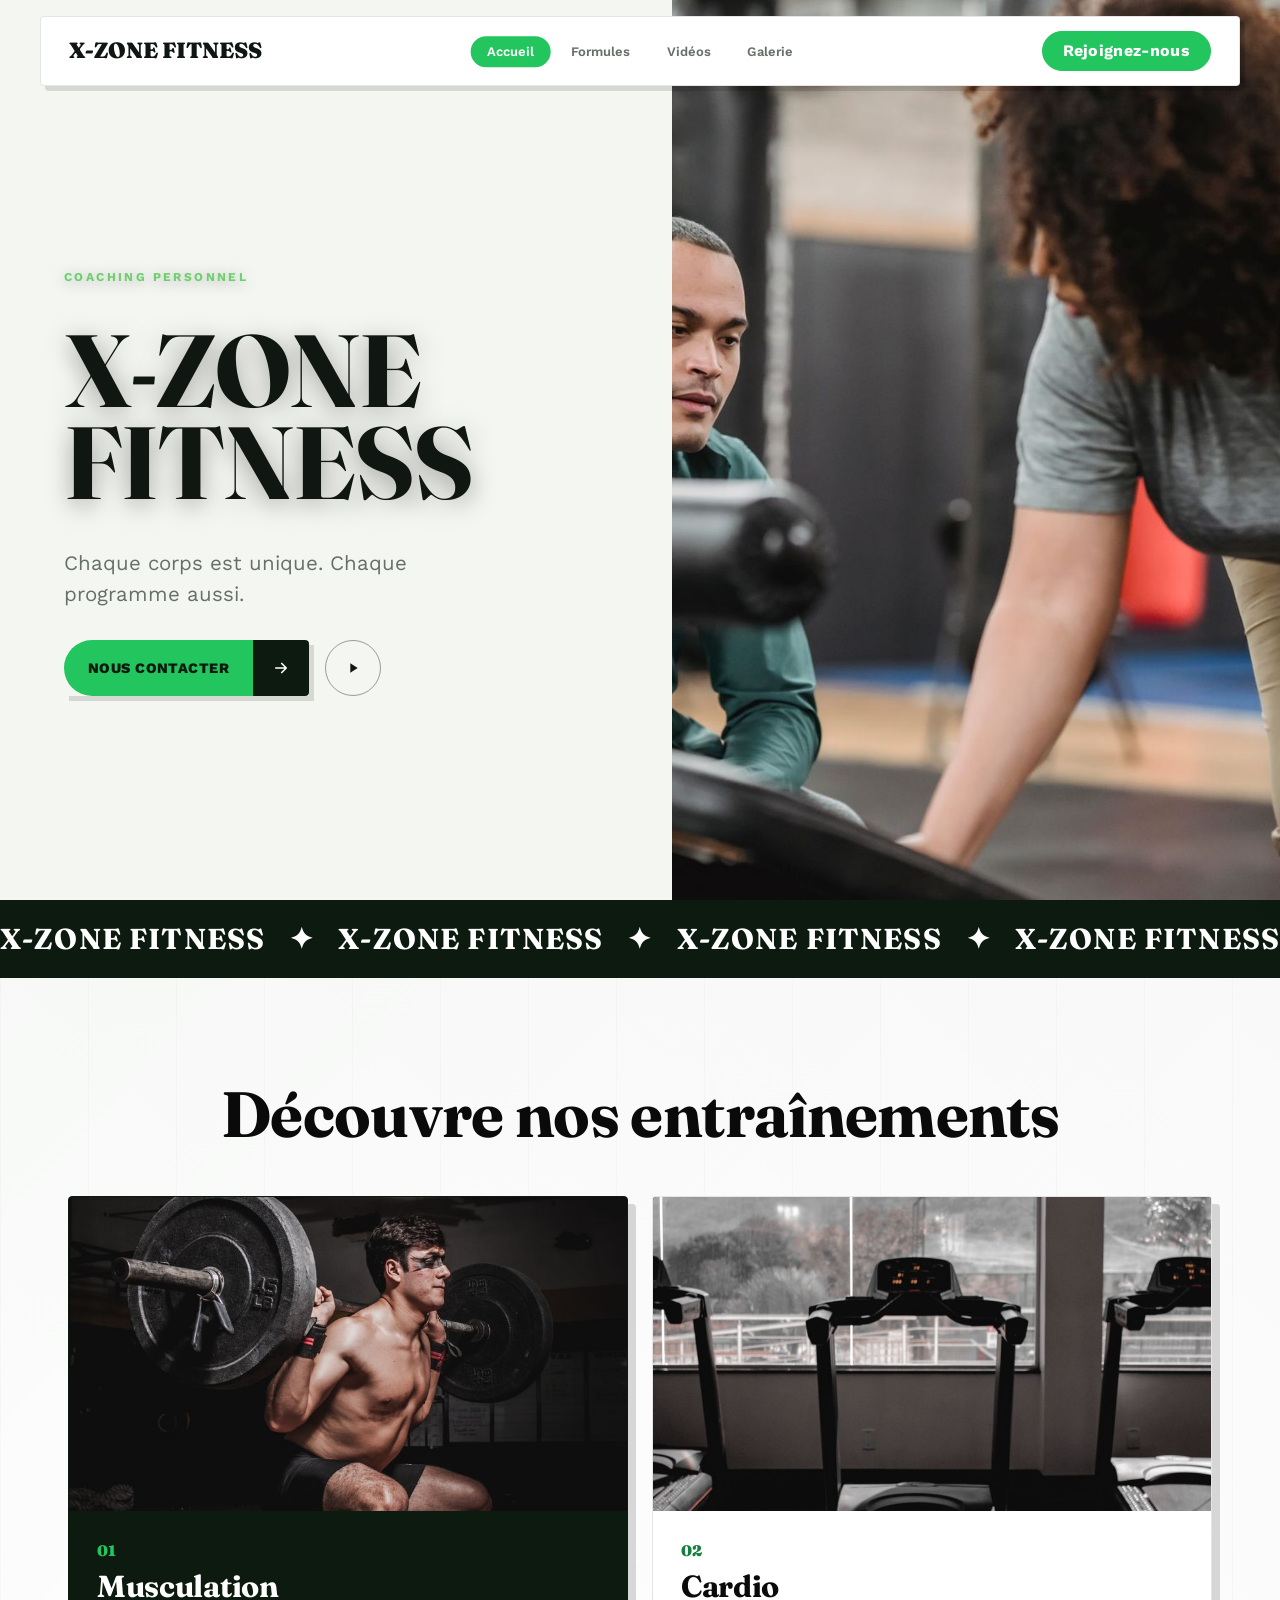
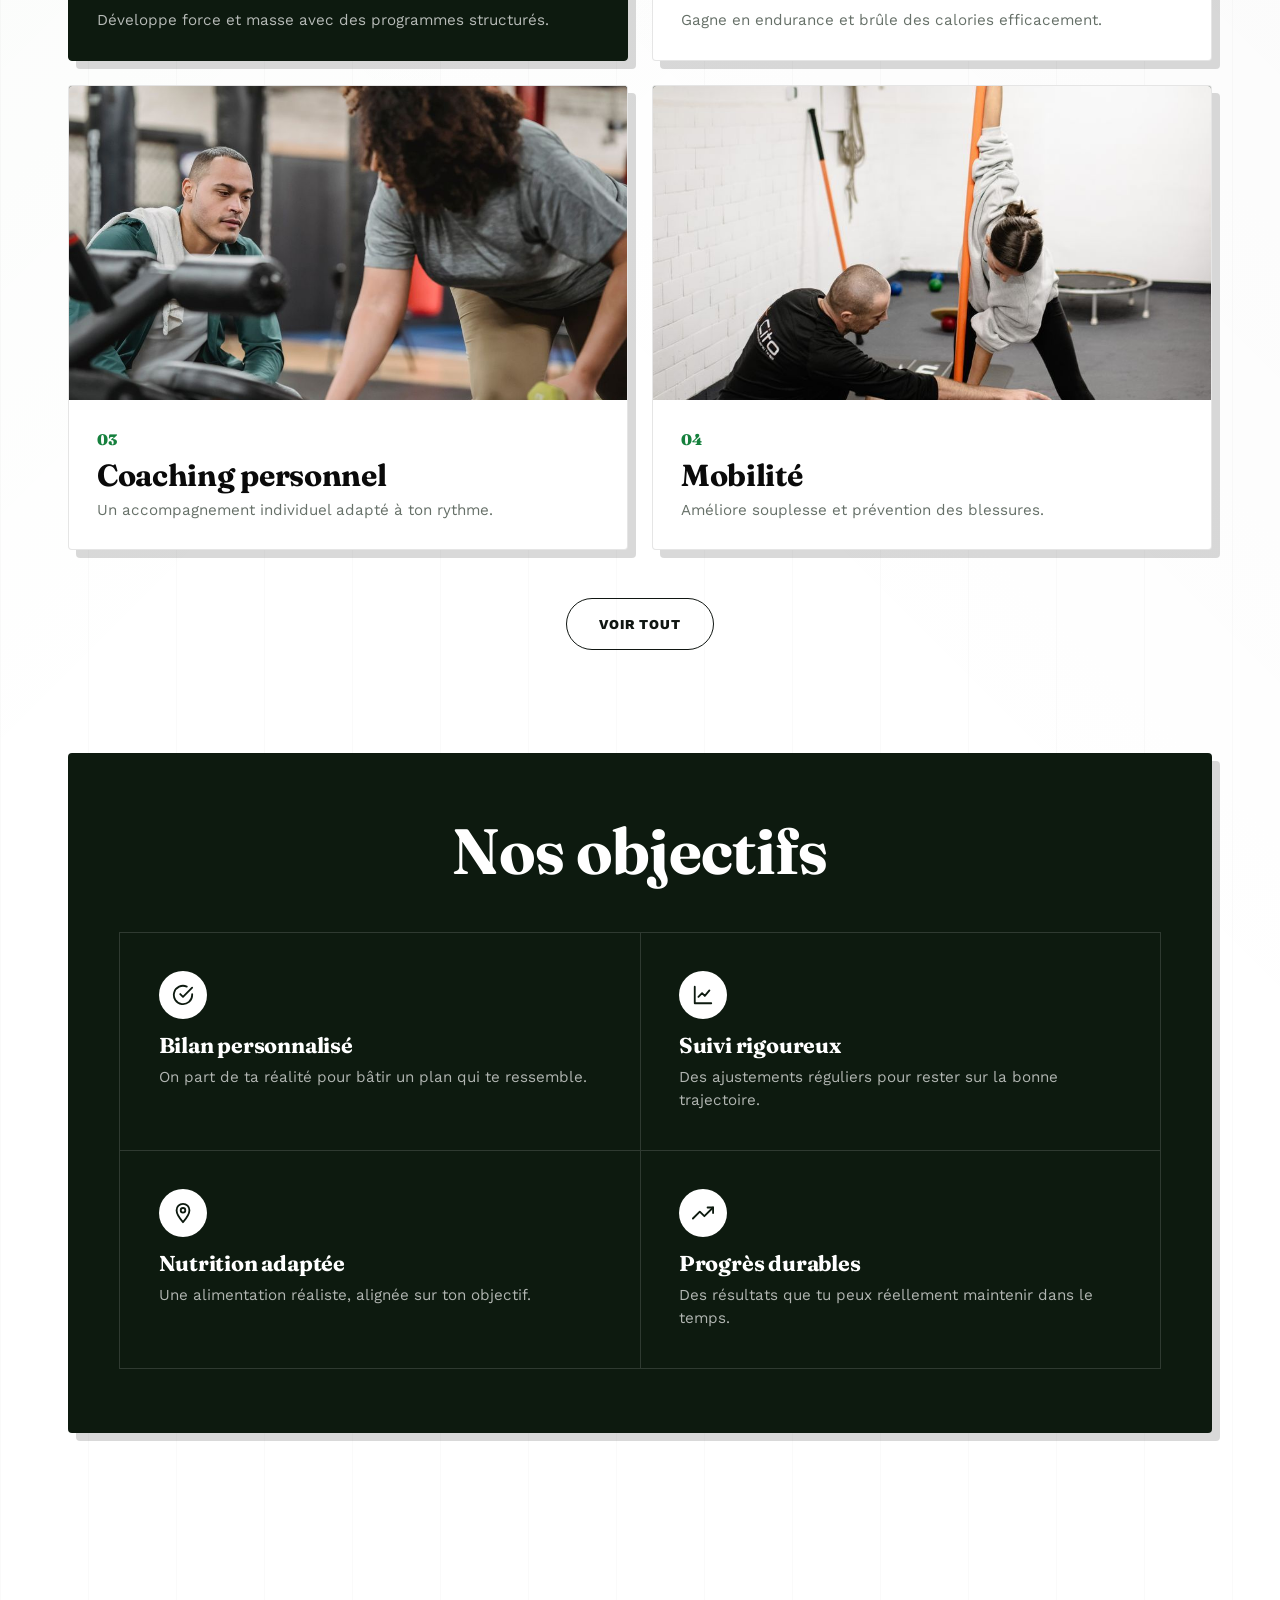
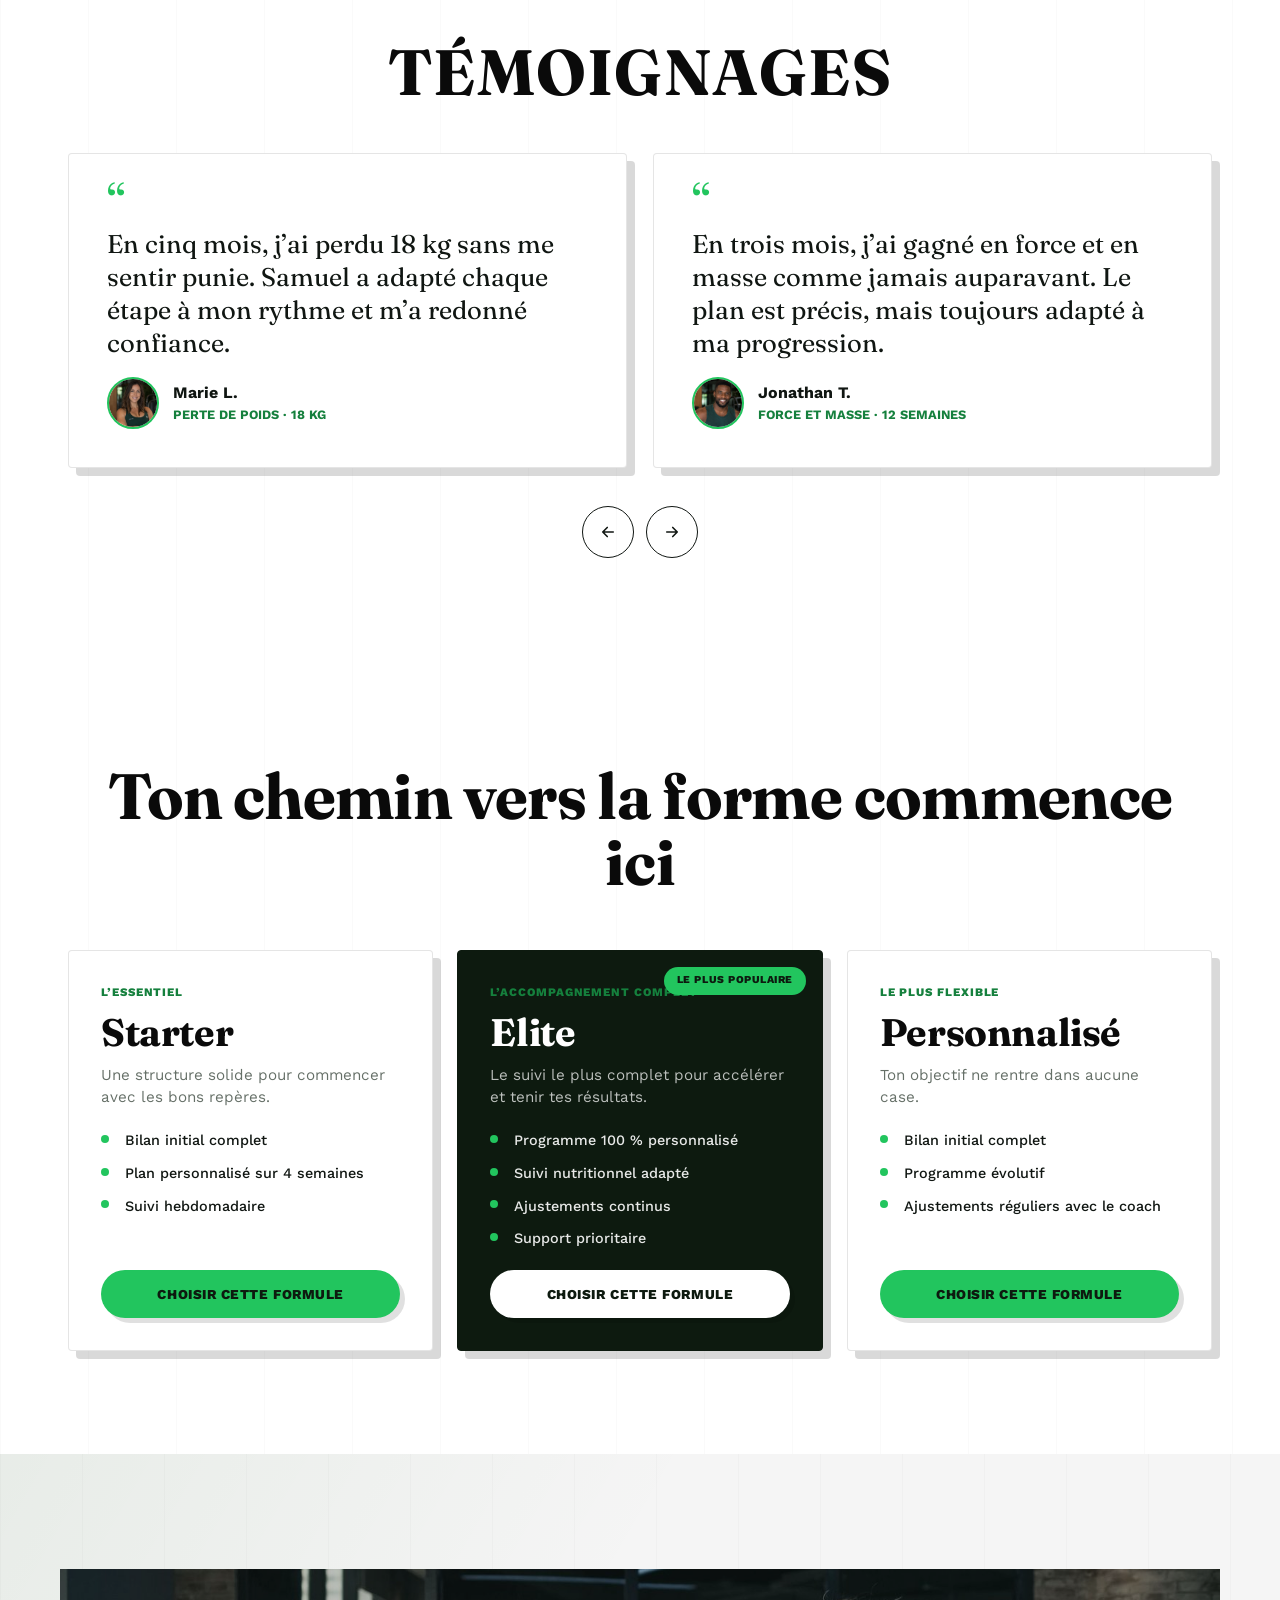
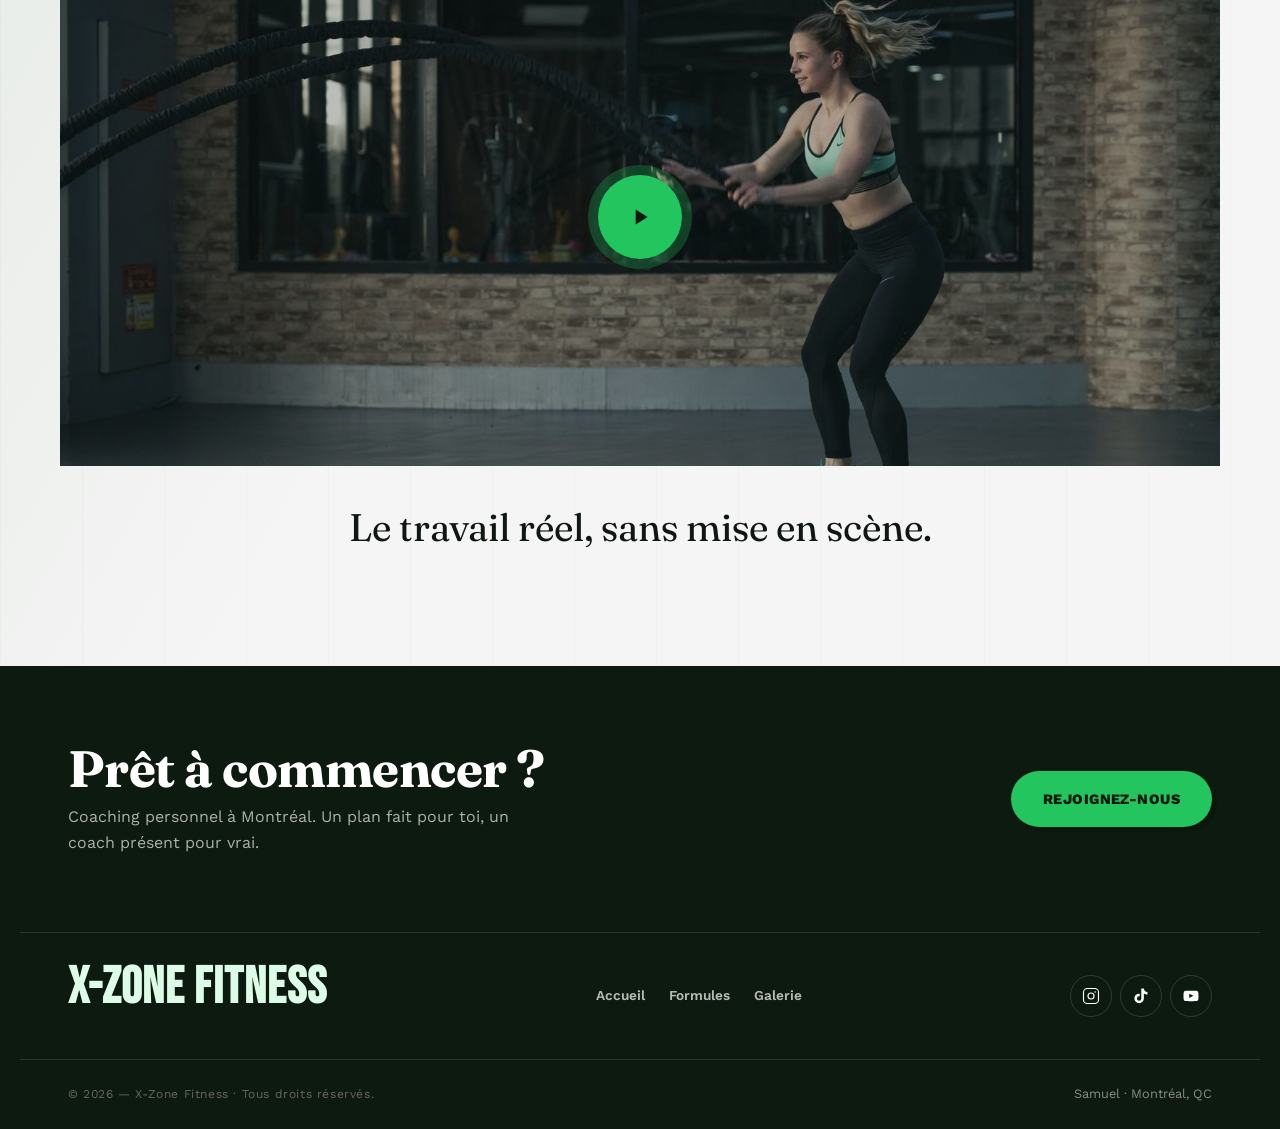
==== commit aee2d1f6: "fix(images): visuels Pexels servis en local (fiables partout) Cause de "les images ne fonctionnent p" ====
--- a/index.html
+++ b/index.html
@@ -75,7 +75,7 @@
     </div>
 
     <div class="hero-photo">
-      <img src="images/hero-coaching-session.webp" alt="Samuel — Coach X-Zone Fitness" class="hero-image" width="1672" height="941" fetchpriority="high" data-pexels-query="personal trainer coaching client gym bright">
+      <img src="images/pexels/hero.jpg" alt="Coaching personnel X-Zone Fitness à Montréal" class="hero-image" width="1600" height="1066" fetchpriority="high">
     </div>
   </div>
 </section>
@@ -104,7 +104,7 @@
 
   <div class="trainings-grid">
     <article class="training-card training-card--featured reveal">
-      <div class="training-photo" data-pexels-query="strength training weightlifting gym" role="img" aria-label="Musculation"></div>
+      <div class="training-photo" style="background-image:url('images/pexels/train-strength.jpg')" role="img" aria-label="Musculation"></div>
       <div class="training-body">
         <span class="training-number">01</span>
         <h3 class="training-title" data-i18n="train1Title">Musculation</h3>
@@ -113,7 +113,7 @@
     </article>
 
     <article class="training-card reveal">
-      <div class="training-photo" data-pexels-query="cardio running treadmill gym bright" role="img" aria-label="Cardio"></div>
+      <div class="training-photo" style="background-image:url('images/pexels/train-cardio.jpg')" role="img" aria-label="Cardio"></div>
       <div class="training-body">
         <span class="training-number">02</span>
         <h3 class="training-title" data-i18n="train2Title">Cardio</h3>
@@ -122,7 +122,7 @@
     </article>
 
     <article class="training-card reveal">
-      <div class="training-photo" data-pexels-query="personal trainer coaching client gym" role="img" aria-label="Coaching personnel"></div>
+      <div class="training-photo" style="background-image:url('images/pexels/train-coaching.jpg')" role="img" aria-label="Coaching personnel"></div>
       <div class="training-body">
         <span class="training-number">03</span>
         <h3 class="training-title" data-i18n="train3Title">Coaching personnel</h3>
@@ -131,7 +131,7 @@
     </article>
 
     <article class="training-card reveal">
-      <div class="training-photo" data-pexels-query="stretching mobility fitness studio" role="img" aria-label="Mobilité"></div>
+      <div class="training-photo" style="background-image:url('images/pexels/train-mobility.jpg')" role="img" aria-label="Mobilité"></div>
       <div class="training-body">
         <span class="training-number">04</span>
         <h3 class="training-title" data-i18n="train4Title">Mobilité</h3>
@@ -278,7 +278,7 @@
 <!-- PHOTO / VIDÉO PLEINE LARGEUR -->
 <section id="videos" class="showcase-section" aria-label="X-Zone Fitness en action">
   <div class="showcase-media">
-    <div class="showcase-photo" data-pexels-query="gym workout training dynamic action" role="img" aria-label="Entraînement dynamique en salle"></div>
+    <div class="showcase-photo" style="background-image:url('images/pexels/showcase.jpg')" role="img" aria-label="Entraînement dynamique en salle"></div>
     <a href="galerie.html" class="showcase-play" aria-label="Voir la galerie">
       <svg width="26" height="26" viewBox="0 0 24 24" fill="currentColor" aria-hidden="true"><path d="M8 5v14l11-7z"/></svg>
     </a>
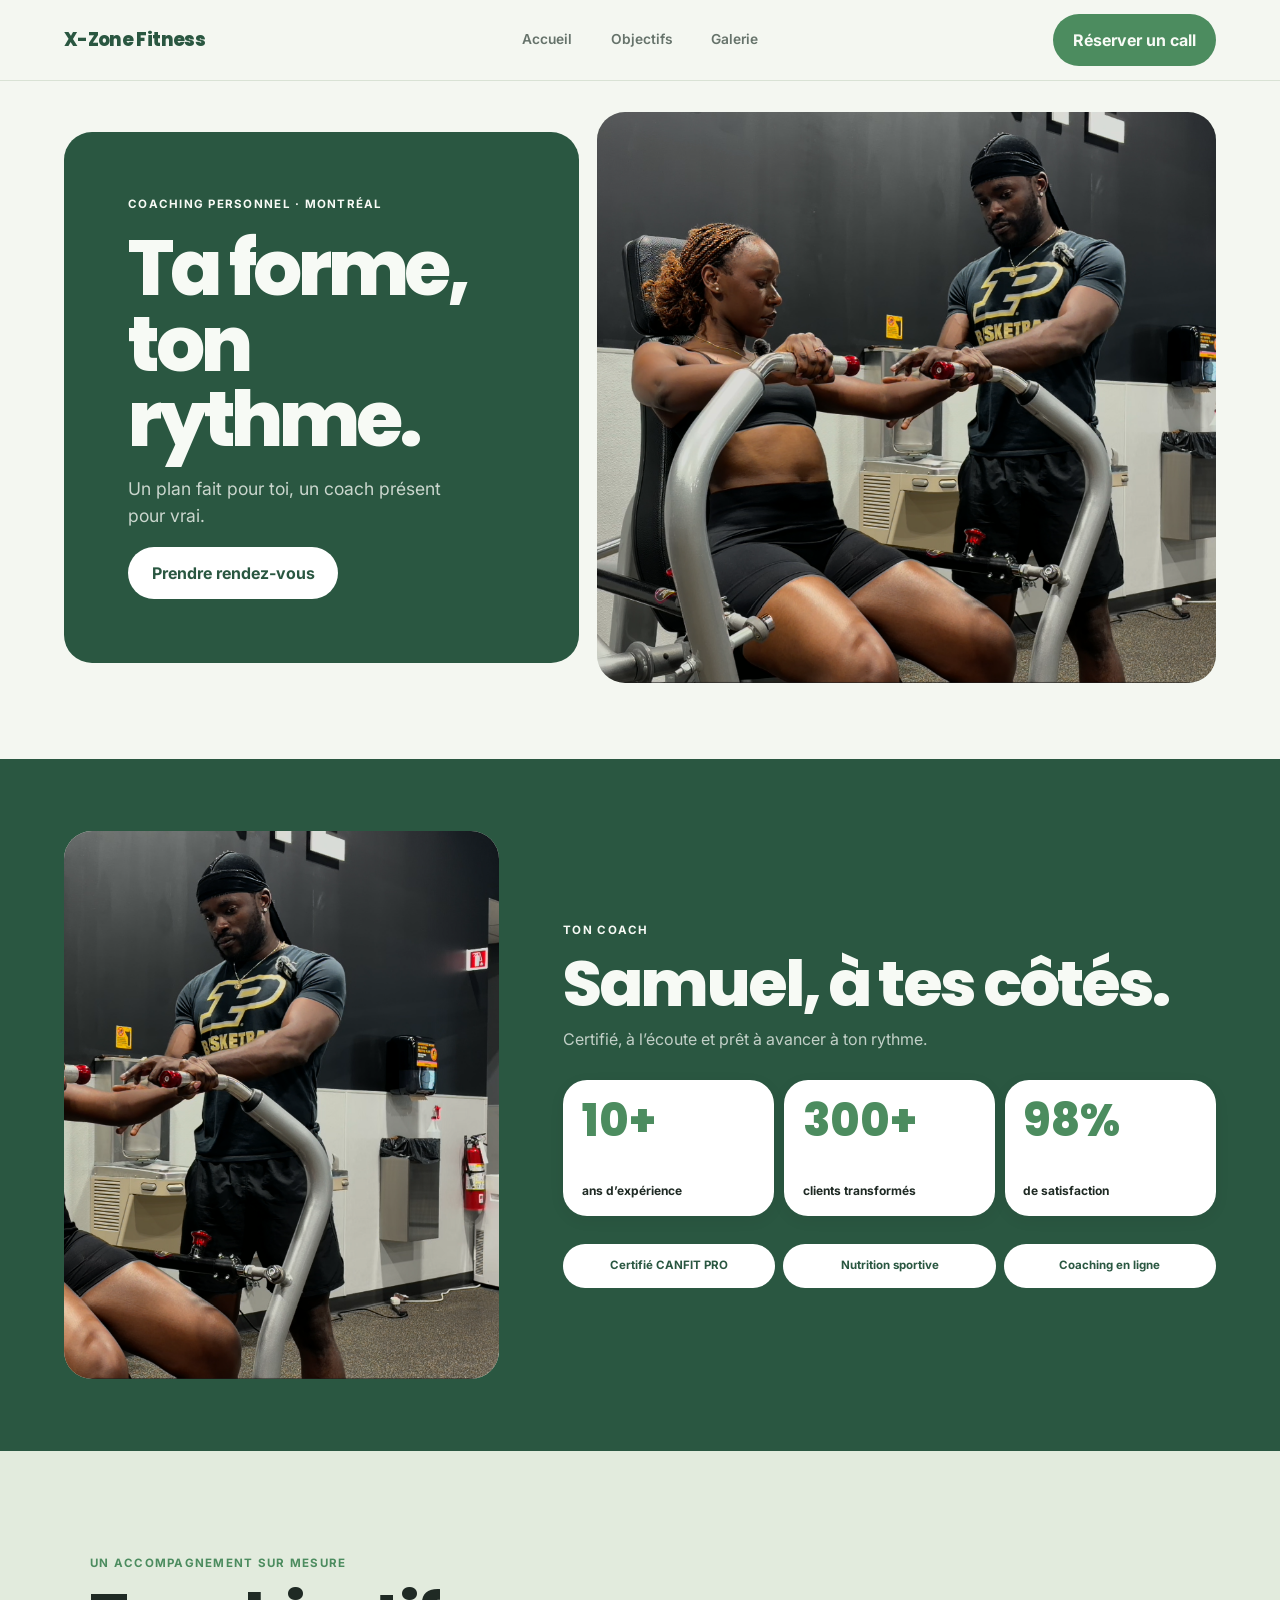
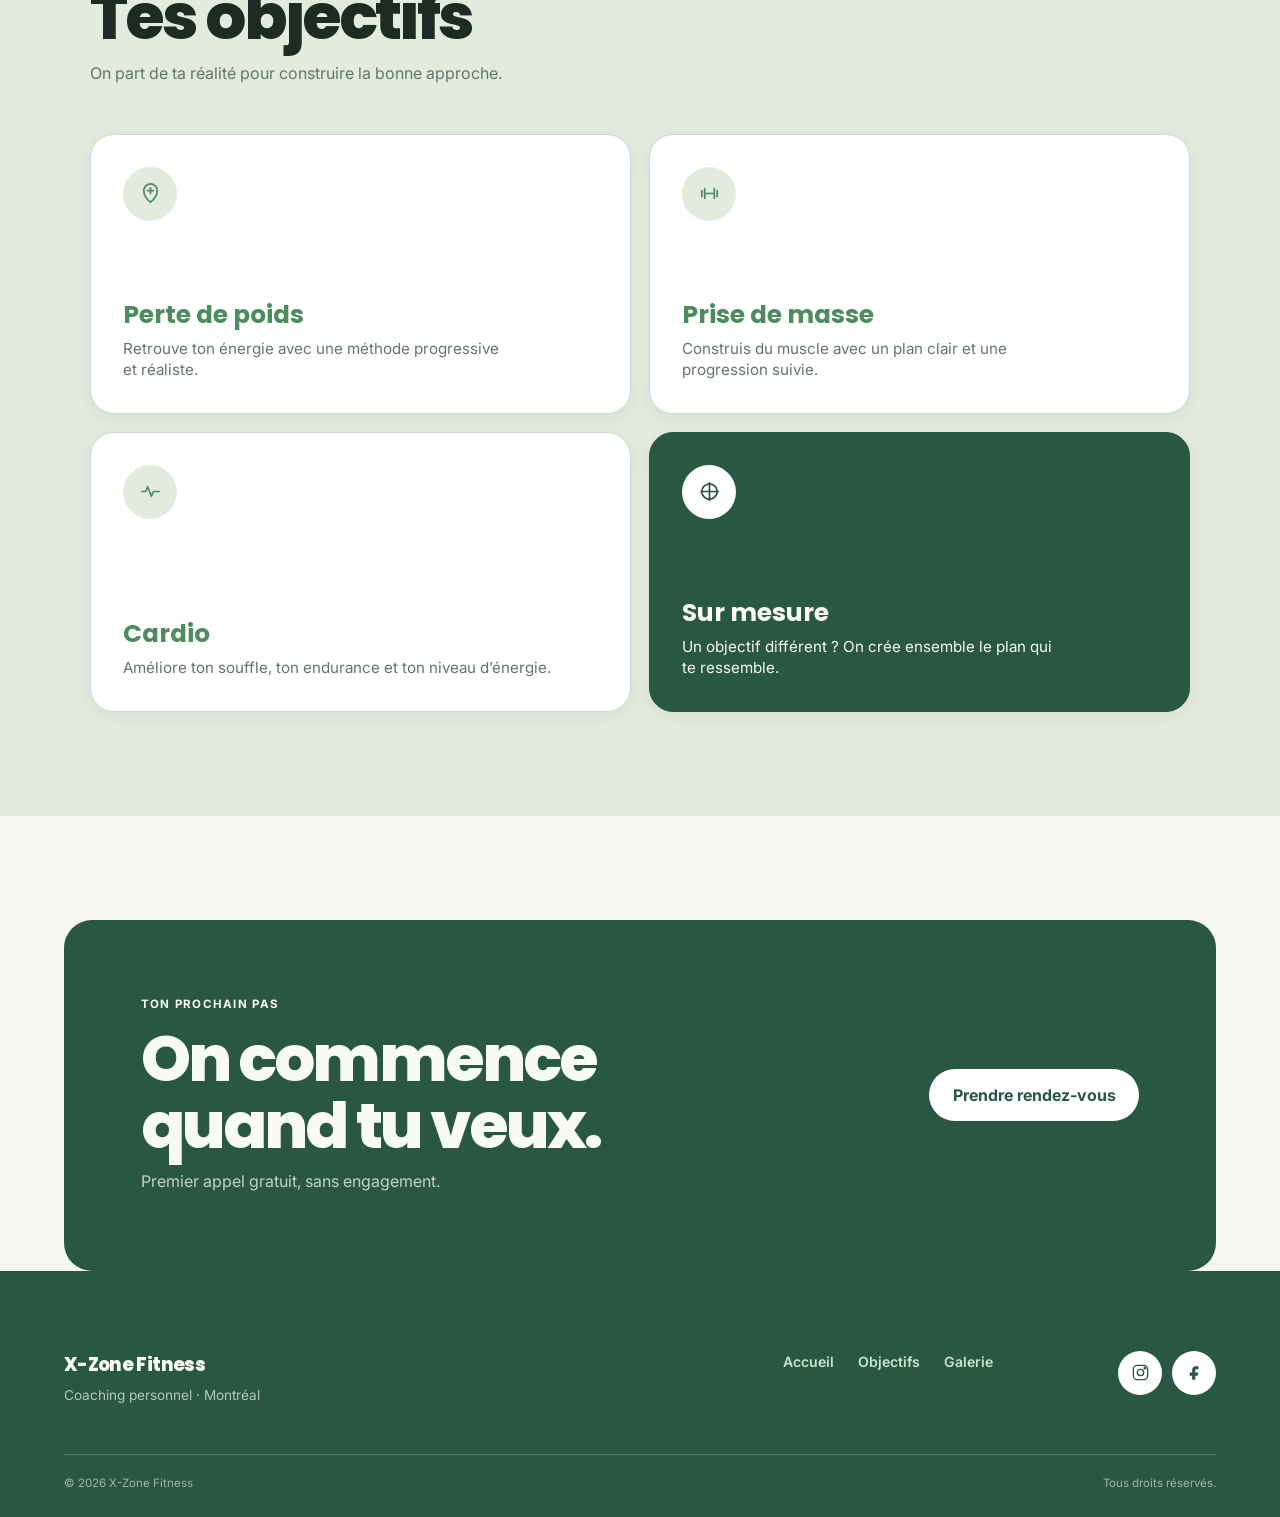
==== commit 09499c5a: "feat: rebuild homepage with new green palette, purge dead legacy code, align galerie.html" ====
--- a/index.html
+++ b/index.html
@@ -4,438 +4,243 @@
   <meta charset="UTF-8">
   <meta name="viewport" content="width=device-width, initial-scale=1.0">
   <link rel="icon" href="data:,">
-  <title>X-Zone Fitness | Coach Sportif Personnalisé à Montréal</title>
-  <meta name="description" content="Transformez votre corps avec Samuel, coach sportif certifié à Montréal. 300+ clients, 10 ans d'expérience, 98% de satisfaction.">
+  <title>X-Zone Fitness | Coaching personnel à Montréal</title>
+  <meta name="description" content="Atteins tes objectifs avec Samuel, coach personnel certifié à Montréal. Un accompagnement humain, clair et adapté à ton rythme.">
   <link rel="canonical" href="https://xzonefitness.ca/">
-  <meta property="og:title" content="X-Zone Fitness | Coach Sportif Personnalisé à Montréal">
-  <meta property="og:description" content="Transformez votre corps avec Samuel, coach sportif certifié à Montréal. 300+ clients, 10 ans d'expérience, 98% de satisfaction.">
-  <meta property="og:image" content="images/hero-coaching-session.webp">
+  <meta property="og:title" content="X-Zone Fitness | Coaching personnel à Montréal">
+  <meta property="og:description" content="Ta forme, ton rythme. Coaching personnel avec Samuel à Montréal.">
+  <meta property="og:image" content="images/Accueil.png">
   <meta property="og:url" content="https://xzonefitness.ca/">
   <meta property="og:type" content="website">
   <link rel="preconnect" href="https://fonts.googleapis.com">
   <link rel="preconnect" href="https://fonts.gstatic.com" crossorigin>
-  <link href="https://fonts.googleapis.com/css2?family=Bebas+Neue&family=Fraunces:wght@600;700;900&family=Work+Sans:wght@400;500;600;700&display=swap" rel="stylesheet">
-  <link rel="stylesheet" href="css/styles.css">
-  <link rel="stylesheet" href="css/design.css">
-  <script type="application/ld+json">
-  {
-    "@context": "https://schema.org",
-    "@type": "LocalBusiness",
-    "name": "X-Zone Fitness",
-    "description": "Coach sportif personnel à Montréal — programmes de transformation, force, cardio et sur mesure.",
-    "url": "https://xzonefitness.ca",
-    "telephone": "+15140000000",
-    "address": {
-      "@type": "PostalAddress",
-      "addressLocality": "Montréal",
-      "addressRegion": "QC",
-      "addressCountry": "CA"
-    },
-    "sameAs": [
-      "https://instagram.com/xzonefitness",
-      "https://facebook.com/xzonefitness"
-    ]
-  }
-  </script>
+  <link href="https://fonts.googleapis.com/css2?family=Inter:wght@400;500;600;700&family=Poppins:wght@600;700;800&display=swap" rel="stylesheet">
+  <link rel="stylesheet" href="css/home.css">
 </head>
 <body>
-
-<!-- HERO -->
-<section id="hero" class="hero">
-  <nav id="hero-nav">
-    <a href="#hero" id="hero-logo">X-ZONE FITNESS</a>
-    <ul id="hero-links">
-      <li><a href="#hero" class="active" data-i18n="navHome">Accueil</a></li>
-      <li><a href="#formules" data-i18n="navFormules">Formules</a></li>
-      <li><a href="#videos" data-i18n="navVideos">Vidéos</a></li>
-      <li><a href="galerie.html" data-i18n="navGalerie">Galerie</a></li>
-    </ul>
-    <a href="#contact-popup" id="nav-contact" class="nav-cta" onclick="openContactPopup(); return false;" data-i18n="navJoin">Rejoignez-nous</a>
-    <button id="hamburger" onclick="toggleMobileMenu()" aria-label="Menu" aria-expanded="false" aria-controls="mobile-menu">
-      <span></span><span></span><span></span>
-    </button>
-  </nav>
-
-  <div class="hero-inner">
-    <div class="hero-content reveal">
-      <p id="hero-tagline" class="hero-eyebrow" data-i18n="heroTagline">COACHING PERSONNEL</p>
-      <h1 id="hero-title" class="hero-title"><span>X-ZONE</span><span>FITNESS</span></h1>
-      <p class="hero-lead" data-i18n="heroBlockRight">Chaque corps est unique. Chaque programme aussi.</p>
-      <div class="hero-actions">
-        <span class="hero-contact-btn">
-          <button type="button" class="hero-contact-label" onclick="openContactPopup()" data-i18n="heroContactCta">Nous contacter</button>
-          <button type="button" class="hero-contact-arrow" onclick="openContactPopup()" aria-label="Nous contacter">
-            <svg width="18" height="18" viewBox="0 0 24 24" fill="none" stroke="currentColor" stroke-width="2.2" stroke-linecap="round" stroke-linejoin="round" aria-hidden="true"><path d="M5 12h14M13 6l6 6-6 6"/></svg>
-          </button>
-        </span>
-        <a href="#videos" class="hero-play-btn" aria-label="Voir la vidéo">
-          <svg width="16" height="16" viewBox="0 0 24 24" fill="currentColor" aria-hidden="true"><path d="M8 5v14l11-7z"/></svg>
+  <header class="site-header">
+    <nav class="site-nav" aria-label="Navigation principale">
+      <a class="brand" href="#accueil" aria-label="X-Zone Fitness — Accueil">X-Zone Fitness</a>
+
+      <div class="desktop-nav">
+        <a href="#accueil">Accueil</a>
+        <a href="#objectifs">Objectifs</a>
+        <a href="galerie.html">Galerie</a>
+      </div>
+
+      <button class="nav-cta" type="button" data-contact-trigger>Réserver un call</button>
+      <button class="menu-toggle" id="menu-toggle" type="button" aria-label="Ouvrir le menu" aria-expanded="false" aria-controls="mobile-menu">
+        <span></span><span></span><span></span>
+      </button>
+    </nav>
+  </header>
+
+  <div class="mobile-menu" id="mobile-menu" aria-hidden="true">
+    <div class="mobile-menu-top">
+      <span class="brand">X-Zone Fitness</span>
+      <button class="menu-close" type="button" aria-label="Fermer le menu">
+        <svg viewBox="0 0 24 24" aria-hidden="true"><path d="M6 6l12 12M18 6 6 18"/></svg>
+      </button>
+    </div>
+    <nav class="mobile-menu-links" aria-label="Navigation mobile">
+      <a href="#accueil">Accueil</a>
+      <a href="#objectifs">Objectifs</a>
+      <a href="galerie.html">Galerie</a>
+      <button type="button" data-contact-trigger>Réserver un call</button>
+    </nav>
+  </div>
+
+  <main>
+    <section class="hero" id="accueil" aria-labelledby="hero-title">
+      <div class="hero-layout">
+        <div class="hero-copy">
+          <span class="eyebrow">Coaching personnel · Montréal</span>
+          <h1 id="hero-title">Ta forme,<br>ton rythme.</h1>
+          <p>Un plan fait pour toi, un coach présent pour vrai.</p>
+          <button class="button button-light" type="button" data-contact-trigger>Prendre rendez-vous</button>
+        </div>
+        <div class="hero-photo">
+          <img src="images/Accueil.png" alt="Samuel accompagne une cliente pendant son entraînement" width="1749" height="824" fetchpriority="high">
+        </div>
+      </div>
+    </section>
+
+    <section class="coach" id="coach" aria-labelledby="coach-title">
+      <div class="coach-layout">
+        <div class="coach-photo">
+          <img src="images/Accueil.png" alt="Samuel, coach personnel X-Zone Fitness" width="1749" height="824" loading="lazy">
+        </div>
+        <div class="coach-content">
+          <header class="section-heading section-heading-light">
+            <span class="eyebrow">Ton coach</span>
+            <h2 id="coach-title">Samuel, à tes côtés.</h2>
+            <p>Certifié, à l’écoute et prêt à avancer à ton rythme.</p>
+          </header>
+
+          <div class="coach-stats" aria-label="Expérience de Samuel">
+            <article class="stat-card">
+              <strong>10+</strong>
+              <span>ans d’expérience</span>
+            </article>
+            <article class="stat-card">
+              <strong>300+</strong>
+              <span>clients transformés</span>
+            </article>
+            <article class="stat-card stat-card-desktop">
+              <strong>98%</strong>
+              <span>de satisfaction</span>
+            </article>
+          </div>
+
+          <div class="coach-pills" aria-label="Certifications et expertises">
+            <span>Certifié CANFIT PRO</span>
+            <span>Nutrition sportive</span>
+            <span class="coach-pill-desktop">Coaching en ligne</span>
+          </div>
+        </div>
+      </div>
+    </section>
+
+    <section class="objectives" id="objectifs" aria-labelledby="objectives-title">
+      <div class="section-container">
+        <header class="section-heading">
+          <span class="eyebrow">Un accompagnement sur mesure</span>
+          <h2 id="objectives-title">Tes objectifs</h2>
+          <p>On part de ta réalité pour construire la bonne approche.</p>
+        </header>
+
+        <div class="objectives-grid">
+          <article class="objective-card">
+            <span class="objective-icon" aria-hidden="true">
+              <svg viewBox="0 0 24 24"><path d="M12 21c4-3.2 7-7 7-12a7 7 0 0 0-14 0c0 5 3 8.8 7 12Z"/><path d="M9 9h6M12 6v6"/></svg>
+            </span>
+            <h3>Perte de poids</h3>
+            <p>Retrouve ton énergie avec une méthode progressive et réaliste.</p>
+          </article>
+
+          <article class="objective-card">
+            <span class="objective-icon" aria-hidden="true">
+              <svg viewBox="0 0 24 24"><path d="M4 9v6M7 7v10M17 7v10M20 9v6M7 12h10"/></svg>
+            </span>
+            <h3>Prise de masse</h3>
+            <p>Construis du muscle avec un plan clair et une progression suivie.</p>
+          </article>
+
+          <article class="objective-card">
+            <span class="objective-icon" aria-hidden="true">
+              <svg viewBox="0 0 24 24"><path d="M3 12h4l2-5 4 10 2-5h6"/></svg>
+            </span>
+            <h3>Cardio</h3>
+            <p>Améliore ton souffle, ton endurance et ton niveau d’énergie.</p>
+          </article>
+
+          <article class="objective-card objective-card-featured">
+            <span class="objective-icon" aria-hidden="true">
+              <svg viewBox="0 0 24 24"><path d="M12 3v18M3 12h18"/><circle cx="12" cy="12" r="8"/></svg>
+            </span>
+            <h3>Sur mesure</h3>
+            <p>Un objectif différent ? On crée ensemble le plan qui te ressemble.</p>
+          </article>
+        </div>
+      </div>
+    </section>
+
+    <section class="final-cta" aria-labelledby="final-cta-title">
+      <div class="final-cta-card">
+        <div>
+          <span class="eyebrow">Ton prochain pas</span>
+          <h2 id="final-cta-title">On commence quand tu veux.</h2>
+          <p>Premier appel gratuit, sans engagement.</p>
+        </div>
+        <button class="button button-light" type="button" data-contact-trigger>Prendre rendez-vous</button>
+      </div>
+    </section>
+  </main>
+
+  <footer class="site-footer">
+    <div class="footer-main">
+      <div class="footer-brand">
+        <a class="brand brand-light" href="#accueil">X-Zone Fitness</a>
+        <p>Coaching personnel · Montréal</p>
+      </div>
+      <nav class="footer-links" aria-label="Navigation du pied de page">
+        <a href="#accueil">Accueil</a>
+        <a href="#objectifs">Objectifs</a>
+        <a href="galerie.html">Galerie</a>
+      </nav>
+      <div class="footer-socials">
+        <a href="https://instagram.com/xzonefitness" aria-label="Instagram" target="_blank" rel="noreferrer">
+          <svg viewBox="0 0 24 24" aria-hidden="true"><rect x="3" y="3" width="18" height="18" rx="5"/><circle cx="12" cy="12" r="4"/><circle cx="17.5" cy="6.5" r="1"/></svg>
         </a>
-      </div>
-    </div>
-
-    <div class="hero-photo">
-      <img src="images/pexels/hero.jpg" alt="Coaching personnel X-Zone Fitness à Montréal" class="hero-image" width="1600" height="1066" fetchpriority="high">
-    </div>
-  </div>
-</section>
-
-<!-- TICKER -->
-<div class="ticker" aria-hidden="true">
-  <div class="ticker-track">
-    <span>X-ZONE FITNESS</span><span class="ticker-star">✦</span>
-    <span>X-ZONE FITNESS</span><span class="ticker-star">✦</span>
-    <span>X-ZONE FITNESS</span><span class="ticker-star">✦</span>
-    <span>X-ZONE FITNESS</span><span class="ticker-star">✦</span>
-    <span>X-ZONE FITNESS</span><span class="ticker-star">✦</span>
-    <span>X-ZONE FITNESS</span><span class="ticker-star">✦</span>
-    <span>X-ZONE FITNESS</span><span class="ticker-star">✦</span>
-    <span>X-ZONE FITNESS</span><span class="ticker-star">✦</span>
-    <span>X-ZONE FITNESS</span><span class="ticker-star">✦</span>
-    <span>X-ZONE FITNESS</span><span class="ticker-star">✦</span>
-  </div>
-</div>
-
-<!-- ENTRAÎNEMENTS -->
-<section id="entrainements" class="trainings-section" aria-labelledby="trainings-title">
-  <header class="trainings-heading">
-    <h2 id="trainings-title" data-i18n="trainingsTitle">Découvre nos entraînements</h2>
-  </header>
-
-  <div class="trainings-grid">
-    <article class="training-card training-card--featured reveal">
-      <div class="training-photo" style="background-image:url('images/pexels/train-strength.jpg')" role="img" aria-label="Musculation"></div>
-      <div class="training-body">
-        <span class="training-number">01</span>
-        <h3 class="training-title" data-i18n="train1Title">Musculation</h3>
-        <p class="training-desc" data-i18n="train1Desc">Développe force et masse avec des programmes structurés.</p>
-      </div>
-    </article>
-
-    <article class="training-card reveal">
-      <div class="training-photo" style="background-image:url('images/pexels/train-cardio.jpg')" role="img" aria-label="Cardio"></div>
-      <div class="training-body">
-        <span class="training-number">02</span>
-        <h3 class="training-title" data-i18n="train2Title">Cardio</h3>
-        <p class="training-desc" data-i18n="train2Desc">Gagne en endurance et brûle des calories efficacement.</p>
-      </div>
-    </article>
-
-    <article class="training-card reveal">
-      <div class="training-photo" style="background-image:url('images/pexels/train-coaching.jpg')" role="img" aria-label="Coaching personnel"></div>
-      <div class="training-body">
-        <span class="training-number">03</span>
-        <h3 class="training-title" data-i18n="train3Title">Coaching personnel</h3>
-        <p class="training-desc" data-i18n="train3Desc">Un accompagnement individuel adapté à ton rythme.</p>
-      </div>
-    </article>
-
-    <article class="training-card reveal">
-      <div class="training-photo" style="background-image:url('images/pexels/train-mobility.jpg')" role="img" aria-label="Mobilité"></div>
-      <div class="training-body">
-        <span class="training-number">04</span>
-        <h3 class="training-title" data-i18n="train4Title">Mobilité</h3>
-        <p class="training-desc" data-i18n="train4Desc">Améliore souplesse et prévention des blessures.</p>
-      </div>
-    </article>
-  </div>
-
-  <div class="trainings-cta">
-    <a href="#formules" class="btn-pill-outline" data-i18n="objectivesViewAll">Voir tout</a>
-  </div>
-</section>
-
-
-<!-- OBJECTIFS -->
-<section id="objectifs" class="goals-section" aria-labelledby="goals-title">
-  <div class="goals-block">
-    <h2 id="goals-title" class="goals-title" data-i18n="goalsTitle">Nos objectifs</h2>
-    <div class="goals-grid">
-      <div class="goal-quad reveal">
-        <span class="goal-icon" aria-hidden="true">
-          <svg width="22" height="22" viewBox="0 0 24 24" fill="none" stroke="currentColor" stroke-width="2" stroke-linecap="round" stroke-linejoin="round"><path d="M22 11.08V12a10 10 0 1 1-5.93-9.14"/><path d="M22 4 12 14.01l-3-3"/></svg>
-        </span>
-        <h3 data-i18n="goal1Title">Bilan personnalisé</h3>
-        <p data-i18n="goal1Desc">On part de ta réalité pour bâtir un plan qui te ressemble.</p>
-      </div>
-      <div class="goal-quad reveal">
-        <span class="goal-icon" aria-hidden="true">
-          <svg width="22" height="22" viewBox="0 0 24 24" fill="none" stroke="currentColor" stroke-width="2" stroke-linecap="round" stroke-linejoin="round"><path d="M3 3v18h18"/><path d="M7 14l4-4 3 3 5-6"/></svg>
-        </span>
-        <h3 data-i18n="goal2Title">Suivi rigoureux</h3>
-        <p data-i18n="goal2Desc">Des ajustements réguliers pour rester sur la bonne trajectoire.</p>
-      </div>
-      <div class="goal-quad reveal">
-        <span class="goal-icon" aria-hidden="true">
-          <svg width="22" height="22" viewBox="0 0 24 24" fill="none" stroke="currentColor" stroke-width="2" stroke-linecap="round" stroke-linejoin="round"><path d="M12 2a7 7 0 0 0-7 7c0 5 7 13 7 13s7-8 7-13a7 7 0 0 0-7-7z"/><circle cx="12" cy="9" r="2.5"/></svg>
-        </span>
-        <h3 data-i18n="goal3Title">Nutrition adaptée</h3>
-        <p data-i18n="goal3Desc">Une alimentation réaliste, alignée sur ton objectif.</p>
-      </div>
-      <div class="goal-quad reveal">
-        <span class="goal-icon" aria-hidden="true">
-          <svg width="22" height="22" viewBox="0 0 24 24" fill="none" stroke="currentColor" stroke-width="2" stroke-linecap="round" stroke-linejoin="round"><path d="M23 6l-9.5 9.5-5-5L1 18"/><path d="M17 6h6v6"/></svg>
-        </span>
-        <h3 data-i18n="goal4Title">Progrès durables</h3>
-        <p data-i18n="goal4Desc">Des résultats que tu peux réellement maintenir dans le temps.</p>
-      </div>
-    </div>
-  </div>
-</section>
-
-<!-- TÉMOIGNAGES -->
-<section id="temoignages" class="testimonials-section" aria-labelledby="testimonials-title">
-  <header class="testimonials-heading">
-    <h2 id="testimonials-title" data-i18n="testimonialsEyebrow">TÉMOIGNAGES</h2>
-  </header>
-
-  <div class="testimonials-pair" id="testimonials-pair" aria-live="polite">
-    <figure class="testimonial-card" data-testi="0">
-      <span class="testimonial-mark" aria-hidden="true">“</span>
-      <blockquote data-i18n="testimonial1Text">En cinq mois, j'ai perdu 18 kg sans me sentir punie. Samuel a adapté chaque étape à mon rythme et m'a redonné confiance.</blockquote>
-      <figcaption class="testimonial-person">
-        <img src="images/marie-pier-avatar.jpg" alt="Marie L." loading="lazy" width="52" height="52">
-        <span><strong>Marie L.</strong><small data-i18n="testimonial1Result">Perte de poids · 18 kg</small></span>
-      </figcaption>
-    </figure>
-
-    <figure class="testimonial-card" data-testi="1">
-      <span class="testimonial-mark" aria-hidden="true">“</span>
-      <blockquote data-i18n="testimonial2Text">En trois mois, j'ai gagné en force et en masse comme jamais auparavant. Le plan est précis, mais toujours adapté à ma progression.</blockquote>
-      <figcaption class="testimonial-person">
-        <img src="images/jean-francois-avatar.jpg" alt="Jonathan T." loading="lazy" width="52" height="52">
-        <span><strong>Jonathan T.</strong><small data-i18n="testimonial2Result">Force et masse · 12 semaines</small></span>
-      </figcaption>
-    </figure>
-
-    <figure class="testimonial-card" data-testi="2" hidden>
-      <span class="testimonial-mark" aria-hidden="true">“</span>
-      <blockquote data-i18n="testimonial3Text">Samuel a complètement changé ma vision du fitness. Ce n'est plus une corvée : c'est devenu une partie naturelle de ma vie.</blockquote>
-      <figcaption class="testimonial-person">
-        <img src="images/karine-avatar.jpg" alt="Sophie C." loading="lazy" width="52" height="52">
-        <span><strong>Sophie C.</strong><small data-i18n="testimonial3Result">Remise en forme · 6 mois</small></span>
-      </figcaption>
-    </figure>
-  </div>
-
-  <div class="testimonials-nav">
-    <button type="button" class="testi-nav-btn" data-testi-prev aria-label="Témoignage précédent">
-      <svg width="18" height="18" viewBox="0 0 24 24" fill="none" stroke="currentColor" stroke-width="2.2" stroke-linecap="round" stroke-linejoin="round" aria-hidden="true"><path d="M19 12H5M11 6l-6 6 6 6"/></svg>
-    </button>
-    <button type="button" class="testi-nav-btn" data-testi-next aria-label="Témoignage suivant">
-      <svg width="18" height="18" viewBox="0 0 24 24" fill="none" stroke="currentColor" stroke-width="2.2" stroke-linecap="round" stroke-linejoin="round" aria-hidden="true"><path d="M5 12h14M13 6l6 6-6 6"/></svg>
-    </button>
-  </div>
-</section>
-
-<!-- FORMULES -->
-<section id="formules" class="plans-section" aria-labelledby="plans-title">
-  <header class="plans-heading">
-    <h2 id="plans-title" class="plans-title" data-i18n="formulesPathTitle">Ton chemin vers la forme commence ici</h2>
-  </header>
-
-  <div class="plans-grid">
-    <article class="plan-card reveal">
-      <span class="plan-level" data-i18n="planLevelEssential">L'essentiel</span>
-      <h3 class="plan-name">Starter</h3>
-      <p class="plan-text" data-i18n="planStarterText">Une structure solide pour commencer avec les bons repères.</p>
-      <ul class="plan-features">
-        <li data-i18n="planStarter1">Bilan initial complet</li>
-        <li data-i18n="planStarter2">Plan personnalisé sur 4 semaines</li>
-        <li data-i18n="planStarter3">Suivi hebdomadaire</li>
-      </ul>
-      <button type="button" class="plan-cta" onclick="openContactPopup()" data-i18n="planCta">Choisir cette formule</button>
-    </article>
-
-    <article class="plan-card plan-card--featured reveal">
-      <span class="plan-badge" data-i18n="planPopular">Le plus populaire</span>
-      <span class="plan-level" data-i18n="planLevelComplete">L'accompagnement complet</span>
-      <h3 class="plan-name">Elite</h3>
-      <p class="plan-text" data-i18n="planEliteText">Le suivi le plus complet pour accélérer et tenir tes résultats.</p>
-      <ul class="plan-features">
-        <li data-i18n="planElite1">Programme 100 % personnalisé</li>
-        <li data-i18n="planElite2">Suivi nutritionnel adapté</li>
-        <li data-i18n="planElite3">Ajustements continus</li>
-        <li data-i18n="planElite4">Support prioritaire</li>
-      </ul>
-      <button type="button" class="plan-cta" onclick="openContactPopup()" data-i18n="planCta">Choisir cette formule</button>
-    </article>
-
-    <article class="plan-card reveal">
-      <span class="plan-level" data-i18n="planLevelFlexible">Le plus flexible</span>
-      <h3 class="plan-name" data-i18n="programPersoTitle">Personnalisé</h3>
-      <p class="plan-text" data-i18n="programPersoDesc">Ton objectif ne rentre dans aucune case.</p>
-      <ul class="plan-features">
-        <li data-i18n="programPersoBenefit1">Bilan initial complet</li>
-        <li data-i18n="programPersoBenefit2">Programme évolutif</li>
-        <li data-i18n="programPersoBenefit3">Ajustements réguliers avec le coach</li>
-      </ul>
-      <button type="button" class="plan-cta" onclick="openContactPopup()" data-i18n="planCta">Choisir cette formule</button>
-    </article>
-  </div>
-</section>
-
-<!-- PHOTO / VIDÉO PLEINE LARGEUR -->
-<section id="videos" class="showcase-section" aria-label="X-Zone Fitness en action">
-  <div class="showcase-media">
-    <div class="showcase-photo" style="background-image:url('images/pexels/showcase.jpg')" role="img" aria-label="Entraînement dynamique en salle"></div>
-    <a href="galerie.html" class="showcase-play" aria-label="Voir la galerie">
-      <svg width="26" height="26" viewBox="0 0 24 24" fill="currentColor" aria-hidden="true"><path d="M8 5v14l11-7z"/></svg>
-    </a>
-  </div>
-  <p class="showcase-quote" data-i18n="galleryTeaserTitle">Le travail réel, sans mise en scène.</p>
-</section>
-
-<div id="contact-overlay" onclick="closeContactPopup()">
-  <div id="contact-popup" class="box-card" onclick="event.stopPropagation()">
-    <button id="contact-close" onclick="closeContactPopup()" aria-label="Fermer le formulaire">
-      <svg width="18" height="18" viewBox="0 0 24 24" aria-hidden="true">
-        <path d="M6 6l12 12M18 6L6 18" fill="none" stroke="currentColor" stroke-width="2" stroke-linecap="round"/>
-      </svg>
-    </button>
-
-    <div id="contact-left">
-      <div id="contact-left-label" data-i18n="contactIntroLabel">PRÊT À COMMENCER ?</div>
-      <h2 id="contact-left-title" data-i18n="contactIntroTitle">PARLONS DE VOS OBJECTIFS</h2>
-      <div id="contact-left-info">
-        <div class="contact-info-block">
-          <span class="contact-info-name">SAMUEL</span>
-          <span class="contact-info-role" data-i18n="coachLabel">Coach Personnel</span>
-          <a href="mailto:Samcrotv@hotmail.com" class="contact-info-detail">Samcrotv@hotmail.com</a>
-          <a href="tel:+14386001894" class="contact-info-detail">+1 (438) 600-1894</a>
-          <span class="contact-info-detail">Montréal et les environs</span>
-        </div>
-      </div>
-    </div>
-
-    <div id="contact-right">
-      <form id="contactForm">
-        <div class="contact-field">
-          <label data-i18n="formName">Nom</label>
-          <input type="text" name="name" required placeholder="Jean Tremblay">
-        </div>
-        <div class="contact-field">
-          <label data-i18n="formEmail">Email</label>
-          <input type="email" name="email" required placeholder="votre@email.com">
-        </div>
-        <div class="contact-field">
-          <label data-i18n="formPhone">Téléphone</label>
-          <input type="tel" name="phone" placeholder="+1 (514) 000-0000">
-        </div>
-        <div class="contact-field">
-          <label data-i18n="formProgram">Programme</label>
+        <a href="https://facebook.com/xzonefitness" aria-label="Facebook" target="_blank" rel="noreferrer">
+          <svg viewBox="0 0 24 24" aria-hidden="true"><path d="M14 8h3V4h-3c-3 0-5 2-5 5v3H6v4h3v5h4v-5h3l1-4h-4V9c0-.7.3-1 1-1Z"/></svg>
+        </a>
+      </div>
+    </div>
+    <div class="footer-bottom">
+      <span>© <span id="footer-year"></span> X-Zone Fitness</span>
+      <span>Tous droits réservés.</span>
+    </div>
+  </footer>
+
+  <div class="contact-overlay" id="contact-overlay" aria-hidden="true">
+    <div class="contact-dialog" role="dialog" aria-modal="true" aria-labelledby="contact-title">
+      <button class="contact-close" id="contact-close" type="button" aria-label="Fermer le formulaire">
+        <svg viewBox="0 0 24 24" aria-hidden="true"><path d="M6 6l12 12M18 6 6 18"/></svg>
+      </button>
+
+      <div class="contact-intro">
+        <span class="eyebrow">On fait connaissance ?</span>
+        <h2 id="contact-title">Parle-moi de ton objectif.</h2>
+        <p>Samuel te répond personnellement. Pas de pression, juste une vraie conversation.</p>
+        <div class="contact-details">
+          <a href="mailto:Samcrotv@hotmail.com">Samcrotv@hotmail.com</a>
+          <a href="tel:+14386001894">+1 (438) 600-1894</a>
+        </div>
+      </div>
+
+      <form id="contactForm" class="contact-form">
+        <label class="contact-field">
+          <span>Ton nom</span>
+          <input type="text" name="name" required autocomplete="name" placeholder="Jean Tremblay">
+        </label>
+        <label class="contact-field">
+          <span>Ton courriel</span>
+          <input type="email" name="email" required autocomplete="email" placeholder="toi@exemple.com">
+        </label>
+        <label class="contact-field">
+          <span>Ton téléphone <small>(optionnel)</small></span>
+          <input type="tel" name="phone" autocomplete="tel" placeholder="+1 (514) 000-0000">
+        </label>
+
+        <fieldset class="contact-field program-field">
+          <legend>Ton objectif</legend>
           <select name="program" class="program-proxy" hidden aria-hidden="true" tabindex="-1">
             <option value=""></option>
-            <option value="transformation" data-i18n="prog1Nom">Transformation</option>
-            <option value="force" data-i18n="prog2Nom">Force & Masse</option>
-            <option value="cardio" data-i18n="prog3Nom">Cardio</option>
-            <option value="sur-mesure" data-i18n="prog4Nom">Sur Mesure</option>
+            <option value="perte">Perte de poids</option>
+            <option value="masse">Prise de masse</option>
+            <option value="cardio">Cardio</option>
+            <option value="sur-mesure">Sur mesure</option>
           </select>
-          <div id="program-options">
-            <label class="program-option">
-              <input type="radio" name="program" value="transformation">
-              <span data-i18n="prog1Nom">Transformation</span>
-            </label>
-            <label class="program-option">
-              <input type="radio" name="program" value="force">
-              <span data-i18n="prog2Nom">Force & Masse</span>
-            </label>
-            <label class="program-option">
-              <input type="radio" name="program" value="cardio">
-              <span data-i18n="prog3Nom">Cardio</span>
-            </label>
-            <label class="program-option">
-              <input type="radio" name="program" value="sur-mesure">
-              <span data-i18n="prog4Nom">Sur Mesure</span>
-            </label>
+          <div id="program-options" class="program-options">
+            <label><input type="radio" name="program" value="perte"><span>Perte de poids</span></label>
+            <label><input type="radio" name="program" value="masse"><span>Prise de masse</span></label>
+            <label><input type="radio" name="program" value="cardio"><span>Cardio</span></label>
+            <label><input type="radio" name="program" value="sur-mesure"><span>Sur mesure</span></label>
           </div>
-        </div>
-        <div class="contact-field">
-          <label data-i18n="formMessage">Message</label>
-          <textarea name="message" rows="3" placeholder="Parlez-moi de vos objectifs..."></textarea>
-        </div>
-        <button type="submit" id="contact-submit" data-i18n="formSubmit">Envoyer</button>
-      <div id="formSuccess" style="display:none">Merci ! Samuel vous répondra dans les 48h.</div>
+        </fieldset>
+
+        <label class="contact-field">
+          <span>Ton message</span>
+          <textarea name="message" rows="3" required placeholder="Dis-moi où tu veux aller..."></textarea>
+        </label>
+        <button type="submit" id="contact-submit">Envoyer à Samuel</button>
+        <div id="formSuccess" class="form-success" style="display:none">C’est envoyé ! Samuel te répondra rapidement.</div>
       </form>
     </div>
   </div>
-</div>
-
-<div id="video-player-overlay" onclick="closeVideoPlayer()">
-  <div id="video-player-container" onclick="event.stopPropagation()">
-    <button id="video-player-close" onclick="closeVideoPlayer()" aria-label="Fermer la vidéo">
-      <svg width="18" height="18" viewBox="0 0 24 24" aria-hidden="true">
-        <path d="M6 6l12 12M18 6L6 18" fill="none" stroke="currentColor" stroke-width="2" stroke-linecap="round"/>
-      </svg>
-    </button>
-    <iframe id="video-iframe" frameborder="0" allow="autoplay; encrypted-media" allowfullscreen></iframe>
-  </div>
-</div>
-
-<div id="mobile-menu" class="mobile-menu-drawer" role="dialog" aria-modal="true" aria-hidden="true">
-  <div class="mobile-menu-header">
-    <span class="mobile-menu-logo">X-ZONE FITNESS</span>
-    <button class="mobile-menu-close" aria-label="Fermer le menu">
-        <svg width="24" height="24" viewBox="0 0 24 24" fill="none" stroke="currentColor" stroke-width="2">
-        <line x1="18" y1="6" x2="6" y2="18"/>
-        <line x1="6" y1="6" x2="18" y2="18"/>
-      </svg>
-    </button>
-  </div>
-
-  <nav class="mobile-menu-links">
-    <a href="#hero" class="mobile-menu-link" data-i18n="navHome">Accueil</a>
-    <a href="#formules" class="mobile-menu-link" data-i18n="navFormules">Formules</a>
-    <a href="#videos" class="mobile-menu-link" data-i18n="navVideos">Vidéos</a>
-    <a href="galerie.html" class="mobile-menu-link" data-i18n="navGalerie">Galerie</a>
-    <a href="javascript:void(0)" class="mobile-menu-link" data-mobile-contact data-i18n="navContact">Contact</a>
-  </nav>
-
-  <div class="mobile-menu-lang">
-    <button class="mobile-menu-lang-btn lang-btn active" data-lang="fr">FR</button>
-    <button class="mobile-menu-lang-btn lang-btn" data-lang="en">EN</button>
-  </div>
-</div>
-
-<footer id="site-footer">
-  <div class="footer-cta">
-    <div class="footer-cta-text">
-      <h2 data-i18n="footerCtaTitle">Prêt à commencer ?</h2>
-      <p data-i18n="footerTagline">Coaching personnel à Montréal. Un plan fait pour toi, un coach présent pour vrai.</p>
-    </div>
-    <button type="button" class="footer-cta-btn" onclick="openContactPopup()" data-i18n="navJoin">Rejoignez-nous</button>
-  </div>
-
-  <div class="footer-bar">
-    <span id="footer-brand">X-ZONE FITNESS</span>
-    <nav class="footer-nav" aria-label="Navigation du pied de page">
-      <a href="#hero" data-i18n="navHome">Accueil</a>
-      <a href="#formules" data-i18n="navFormules">Formules</a>
-      <a href="galerie.html" data-i18n="navGalerie">Galerie</a>
-    </nav>
-    <div id="footer-socials">
-      <a href="javascript:void(0)" aria-label="Instagram">
-        <svg width="18" height="18" viewBox="0 0 24 24" fill="none" stroke="currentColor" stroke-width="1.5"><rect x="2" y="2" width="20" height="20" rx="5"/><circle cx="12" cy="12" r="4"/><circle cx="17.5" cy="6.5" r="1" fill="currentColor" stroke="none"/></svg>
-      </a>
-      <a href="javascript:void(0)" aria-label="TikTok">
-        <svg width="18" height="18" viewBox="0 0 24 24" fill="currentColor"><path d="M19.59 6.69a4.83 4.83 0 01-3.77-4.25V2h-3.45v13.67a2.89 2.89 0 01-2.88 2.5 2.89 2.89 0 01-2.89-2.89 2.89 2.89 0 012.89-2.89c.28 0 .54.04.79.1V9.01a6.33 6.33 0 00-.79-.05 6.34 6.34 0 00-6.34 6.34 6.34 6.34 0 006.34 6.34 6.34 6.34 0 006.33-6.34V8.69a8.18 8.18 0 004.78 1.52V6.76a4.85 4.85 0 01-1.01-.07z"/></svg>
-      </a>
-      <a href="javascript:void(0)" aria-label="YouTube">
-        <svg width="18" height="18" viewBox="0 0 24 24" fill="currentColor"><path d="M21.8 8s-.2-1.4-.8-2c-.8-.8-1.6-.8-2-.9C16.3 5 12 5 12 5s-4.3 0-7 .1c-.4.1-1.2.1-2 .9-.6.6-.8 2-.8 2S2 9.6 2 11.2v1.5c0 1.6.2 3.2.2 3.2s.2 1.4.8 2c.8.8 1.8.8 2.3.9C6.8 19 12 19 12 19s4.3 0 7-.2c.4-.1 1.2-.1 2-.9.6-.6.8-2 .8-2s.2-1.6.2-3.2v-1.5C22 9.6 21.8 8 21.8 8zM9.7 14.5v-5.5l5.5 2.8-5.5 2.7z"/></svg>
-      </a>
-    </div>
-  </div>
-
-  <div class="footer-bottom">
-    <span id="footer-copy">© <span id="footer-year"></span> — X-Zone Fitness · <span data-i18n="footerCopyright">Tous droits réservés.</span></span>
-    <span>Samuel · Montréal, QC</span>
-  </div>
-</footer>
-
-<div id="lang-transition-curtain" class="lang-curtain" aria-hidden="true"></div>
-
-<script src="js/i18n.js"></script>
-<script src="js/contact.js"></script>
-<script src="js/main.js"></script>
+
+  <script src="js/contact.js"></script>
+  <script src="js/home.js"></script>
 </body>
 </html>
--- a/css/home.css
+++ b/css/home.css
@@ -0,0 +1,1410 @@
+:root {
+  --color-bg: #f4f7f1;
+  --color-bg-alt: #e2ebdd;
+  --color-green-deep: #2a5741;
+  --color-cta: #4c8c5f;
+  --color-text: #1f2a24;
+  --color-card: #ffffff;
+  --color-card-border: #cfdccb;
+  --color-text-light: #f7faf5;
+  --color-text-soft: #66736b;
+  --font-title: 'Poppins', Arial, sans-serif;
+  --font-body: 'Inter', Arial, sans-serif;
+  --page-padding: 20px;
+  --content-width: 1280px;
+  --radius-large: 28px;
+  --radius-card: 24px;
+  --radius-pill: 999px;
+  --shadow-soft: 0 4px 16px rgba(31, 42, 36, 0.06);
+}
+
+*,
+*::before,
+*::after {
+  box-sizing: border-box;
+  margin: 0;
+  padding: 0;
+}
+
+html {
+  scroll-behavior: smooth;
+  scroll-padding-top: 88px;
+}
+
+body {
+  min-width: 320px;
+  overflow-x: clip;
+  color: var(--color-text);
+  background: var(--color-bg);
+  font-family: var(--font-body);
+  font-size: 16px;
+  line-height: 1.55;
+  -webkit-font-smoothing: antialiased;
+}
+
+body.is-locked {
+  overflow: hidden;
+}
+
+button,
+input,
+textarea,
+select {
+  font: inherit;
+}
+
+button,
+a {
+  -webkit-tap-highlight-color: transparent;
+}
+
+button {
+  border: 0;
+  cursor: pointer;
+}
+
+a {
+  color: inherit;
+  text-decoration: none;
+}
+
+img,
+svg {
+  display: block;
+}
+
+img {
+  width: 100%;
+  height: auto;
+}
+
+h1,
+h2,
+h3,
+.brand {
+  font-family: var(--font-title);
+}
+
+h1,
+h2,
+h3 {
+  text-wrap: balance;
+}
+
+p {
+  text-wrap: pretty;
+}
+
+.site-header {
+  position: fixed;
+  inset: 0 0 auto;
+  z-index: 1000;
+  width: 100%;
+  padding: 12px var(--page-padding);
+  background: rgba(244, 247, 241, 0.94);
+  border-bottom: 1px solid rgba(207, 220, 203, 0.72);
+  backdrop-filter: blur(14px);
+}
+
+.site-header.is-scrolled {
+  box-shadow: var(--shadow-soft);
+}
+
+.site-nav {
+  display: flex;
+  align-items: center;
+  justify-content: space-between;
+  width: 100%;
+  max-width: var(--content-width);
+  min-height: 52px;
+  margin: 0 auto;
+}
+
+.brand {
+  color: var(--color-green-deep);
+  font-size: 1.15rem;
+  font-weight: 800;
+  letter-spacing: -0.035em;
+}
+
+.desktop-nav,
+.nav-cta {
+  display: none;
+}
+
+.menu-toggle,
+.menu-close {
+  display: inline-flex;
+  align-items: center;
+  justify-content: center;
+  width: 46px;
+  height: 46px;
+  border-radius: 50%;
+  color: var(--color-text);
+  background: var(--color-card);
+  border: 1px solid var(--color-card-border);
+}
+
+.menu-toggle {
+  flex-direction: column;
+  gap: 5px;
+}
+
+.menu-toggle span {
+  width: 19px;
+  height: 2px;
+  border-radius: 2px;
+  background: currentColor;
+}
+
+.menu-close svg,
+.contact-close svg {
+  width: 22px;
+  height: 22px;
+  fill: none;
+  stroke: currentColor;
+  stroke-width: 2;
+  stroke-linecap: round;
+}
+
+.mobile-menu {
+  position: fixed;
+  inset: 0;
+  z-index: 1200;
+  display: flex;
+  flex-direction: column;
+  gap: 3rem;
+  padding: 18px var(--page-padding) 32px;
+  visibility: hidden;
+  color: var(--color-text-light);
+  background: var(--color-green-deep);
+  opacity: 0;
+  transform: translateX(100%);
+  transition: opacity 0.25s ease, transform 0.25s ease, visibility 0.25s ease;
+}
+
+.mobile-menu.is-open {
+  visibility: visible;
+  opacity: 1;
+  transform: translateX(0);
+}
+
+.mobile-menu-top {
+  display: flex;
+  align-items: center;
+  justify-content: space-between;
+}
+
+.mobile-menu .brand {
+  color: var(--color-text-light);
+}
+
+.menu-close {
+  color: var(--color-green-deep);
+  background: var(--color-card);
+  border: 0;
+}
+
+.mobile-menu-links {
+  display: grid;
+  gap: 0.5rem;
+}
+
+.mobile-menu-links a,
+.mobile-menu-links button {
+  padding: 0.75rem 0;
+  color: var(--color-text-light);
+  background: transparent;
+  font-family: var(--font-title);
+  font-size: clamp(1.75rem, 9vw, 2.75rem);
+  font-weight: 700;
+  line-height: 1.15;
+  text-align: left;
+}
+
+.mobile-menu-links button {
+  width: fit-content;
+  margin-top: 1rem;
+  padding: 0.85rem 1.25rem;
+  border-radius: var(--radius-pill);
+  color: var(--color-green-deep);
+  background: var(--color-card);
+  font-family: var(--font-body);
+  font-size: 0.95rem;
+}
+
+.button,
+.nav-cta {
+  align-items: center;
+  justify-content: center;
+  min-height: 52px;
+  padding: 0.85rem 1.4rem;
+  border-radius: var(--radius-pill);
+  font-weight: 700;
+  transition: transform 0.2s ease, background-color 0.2s ease;
+}
+
+.button:hover,
+.button:focus-visible,
+.nav-cta:hover,
+.nav-cta:focus-visible {
+  transform: translateY(-2px);
+}
+
+.button-light {
+  display: inline-flex;
+  width: 100%;
+  color: var(--color-green-deep);
+  background: var(--color-card);
+}
+
+.eyebrow {
+  display: block;
+  color: inherit;
+  font-size: 0.72rem;
+  font-weight: 700;
+  letter-spacing: 0.11em;
+  text-transform: uppercase;
+}
+
+.hero {
+  padding: 100px var(--page-padding) 64px;
+  background: var(--color-bg);
+}
+
+.hero-layout {
+  display: grid;
+  gap: 12px;
+  width: 100%;
+  max-width: var(--content-width);
+  margin: 0 auto;
+}
+
+.hero-copy {
+  display: flex;
+  flex-direction: column;
+  align-items: flex-start;
+  gap: 1.1rem;
+  padding: 2rem 1.5rem;
+  border-radius: var(--radius-large);
+  color: var(--color-text-light);
+  background: var(--color-green-deep);
+}
+
+.hero-copy h1 {
+  max-width: 8ch;
+  font-size: clamp(2.75rem, 13vw, 4rem);
+  font-weight: 800;
+  letter-spacing: -0.055em;
+  line-height: 0.98;
+}
+
+.hero-copy p {
+  max-width: 30rem;
+  color: rgba(247, 250, 245, 0.78);
+  font-size: 1rem;
+}
+
+.hero-photo {
+  position: relative;
+  aspect-ratio: 5 / 4;
+  overflow: hidden;
+  border-radius: var(--radius-large);
+  background: var(--color-bg-alt);
+}
+
+.hero-photo img,
+.coach-photo img {
+  position: absolute;
+  inset: 0;
+  width: 100%;
+  height: 100%;
+  object-fit: cover;
+}
+
+.hero-photo img {
+  object-position: 50% 50%;
+}
+
+.coach {
+  width: 100%;
+  overflow: hidden;
+  color: var(--color-text-light);
+  background: var(--color-green-deep);
+}
+
+.coach-layout {
+  display: grid;
+  width: 100%;
+  max-width: var(--content-width);
+  margin: 0 auto;
+}
+
+.coach-photo {
+  position: relative;
+  aspect-ratio: 4 / 5;
+  overflow: hidden;
+  border-radius: 0 0 var(--radius-large) var(--radius-large);
+  background: var(--color-bg-alt);
+}
+
+.coach-photo img {
+  object-position: 70% 50%;
+}
+
+.coach-content {
+  display: grid;
+  gap: 1.5rem;
+  padding: 2rem var(--page-padding) 4rem;
+}
+
+.section-heading {
+  display: grid;
+  gap: 0.65rem;
+  max-width: 660px;
+}
+
+.section-heading h2,
+.final-cta-card h2 {
+  font-size: clamp(2.25rem, 10vw, 3.4rem);
+  font-weight: 800;
+  letter-spacing: -0.045em;
+  line-height: 1.05;
+}
+
+.section-heading p {
+  color: var(--color-text-soft);
+}
+
+.section-heading-light p {
+  color: rgba(247, 250, 245, 0.74);
+}
+
+.coach-stats {
+  display: grid;
+  grid-template-columns: repeat(2, minmax(0, 1fr));
+  gap: 12px;
+}
+
+.stat-card {
+  display: flex;
+  flex-direction: column;
+  justify-content: space-between;
+  gap: 0.75rem;
+  min-height: 118px;
+  padding: 1rem;
+  border-radius: var(--radius-card);
+  color: var(--color-text);
+  background: var(--color-card);
+  box-shadow: var(--shadow-soft);
+}
+
+.stat-card strong {
+  color: var(--color-cta);
+  font-family: var(--font-title);
+  font-size: 2.25rem;
+  font-weight: 800;
+  line-height: 1;
+}
+
+.stat-card span {
+  font-size: 0.75rem;
+  font-weight: 700;
+  line-height: 1.25;
+}
+
+.stat-card-desktop,
+.coach-pill-desktop {
+  display: none;
+}
+
+.coach-pills {
+  display: grid;
+  grid-template-columns: repeat(2, minmax(0, 1fr));
+  gap: 12px;
+}
+
+.coach-pills span {
+  display: inline-flex;
+  align-items: center;
+  justify-content: center;
+  min-height: 44px;
+  padding: 0.65rem 0.75rem;
+  border-radius: var(--radius-pill);
+  color: var(--color-green-deep);
+  background: var(--color-card);
+  font-size: 0.7rem;
+  font-weight: 700;
+  text-align: center;
+}
+
+.coach-pills .coach-pill-desktop {
+  display: none;
+}
+
+.objectives {
+  padding: 72px var(--page-padding);
+  background: var(--color-bg-alt);
+}
+
+.section-container {
+  display: grid;
+  gap: 2rem;
+  width: 100%;
+  max-width: 1100px;
+  margin: 0 auto;
+}
+
+.objectives .eyebrow {
+  color: var(--color-cta);
+}
+
+.objectives-grid {
+  display: grid;
+  grid-template-columns: repeat(2, minmax(0, 1fr));
+  gap: 12px;
+}
+
+.objective-card {
+  display: flex;
+  flex-direction: column;
+  align-items: flex-start;
+  min-height: 220px;
+  padding: 1.1rem;
+  border: 1px solid var(--color-card-border);
+  border-radius: var(--radius-card);
+  background: var(--color-card);
+  box-shadow: var(--shadow-soft);
+}
+
+.objective-icon {
+  display: inline-flex;
+  align-items: center;
+  justify-content: center;
+  width: 44px;
+  height: 44px;
+  margin-bottom: auto;
+  border-radius: 50%;
+  color: var(--color-cta);
+  background: var(--color-bg-alt);
+}
+
+.objective-icon svg {
+  width: 23px;
+  height: 23px;
+  fill: none;
+  stroke: currentColor;
+  stroke-width: 1.8;
+  stroke-linecap: round;
+  stroke-linejoin: round;
+}
+
+.objective-card h3 {
+  margin-top: 1.25rem;
+  color: var(--color-cta);
+  font-size: clamp(1rem, 4.8vw, 1.35rem);
+  font-weight: 700;
+  line-height: 1.1;
+}
+
+.objective-card p {
+  margin-top: 0.6rem;
+  color: var(--color-text-soft);
+  font-size: 0.76rem;
+  line-height: 1.4;
+}
+
+.objective-card-featured {
+  color: var(--color-text-light);
+  background: var(--color-green-deep);
+  border-color: var(--color-green-deep);
+}
+
+.objective-card-featured .objective-icon {
+  color: var(--color-green-deep);
+  background: var(--color-card);
+}
+
+.objective-card-featured h3,
+.objective-card-featured p {
+  color: var(--color-text-light);
+}
+
+.final-cta {
+  padding: 72px var(--page-padding) 0;
+  background: var(--color-bg);
+}
+
+.final-cta-card {
+  display: flex;
+  flex-direction: column;
+  align-items: flex-start;
+  gap: 1.75rem;
+  width: 100%;
+  max-width: var(--content-width);
+  margin: 0 auto;
+  padding: 2.25rem 1.5rem;
+  border-radius: var(--radius-large);
+  color: var(--color-text-light);
+  background: var(--color-green-deep);
+}
+
+.final-cta-card > div {
+  display: grid;
+  gap: 0.65rem;
+}
+
+.final-cta-card p {
+  color: rgba(247, 250, 245, 0.75);
+}
+
+.site-footer {
+  margin-top: 0;
+  padding: 64px var(--page-padding) 24px;
+  color: var(--color-text-light);
+  background: var(--color-green-deep);
+}
+
+.footer-main,
+.footer-bottom {
+  width: 100%;
+  max-width: var(--content-width);
+  margin: 0 auto;
+}
+
+.footer-main {
+  display: grid;
+  gap: 2rem;
+}
+
+.brand-light {
+  color: var(--color-text-light);
+}
+
+.footer-brand p {
+  margin-top: 0.35rem;
+  color: rgba(247, 250, 245, 0.68);
+  font-size: 0.85rem;
+}
+
+.footer-links {
+  display: flex;
+  flex-wrap: wrap;
+  gap: 0.75rem 1.5rem;
+}
+
+.footer-links a {
+  color: #c9e3cf;
+  font-size: 0.88rem;
+  font-weight: 600;
+}
+
+.footer-socials {
+  display: flex;
+  gap: 10px;
+}
+
+.footer-socials a {
+  display: inline-flex;
+  align-items: center;
+  justify-content: center;
+  width: 44px;
+  height: 44px;
+  border-radius: 50%;
+  color: var(--color-green-deep);
+  background: var(--color-card);
+}
+
+.footer-socials svg {
+  width: 19px;
+  height: 19px;
+  fill: none;
+  stroke: currentColor;
+  stroke-width: 1.7;
+}
+
+.footer-socials a:last-child svg {
+  fill: currentColor;
+  stroke: none;
+}
+
+.footer-bottom {
+  display: flex;
+  flex-direction: column;
+  gap: 0.25rem;
+  margin-top: 3rem;
+  padding-top: 1.25rem;
+  border-top: 1px solid rgba(247, 250, 245, 0.18);
+  color: rgba(247, 250, 245, 0.58);
+  font-size: 0.72rem;
+}
+
+.contact-overlay {
+  position: fixed;
+  inset: 0;
+  z-index: 2000;
+  display: flex;
+  align-items: flex-end;
+  justify-content: center;
+  padding: 12px;
+  visibility: hidden;
+  background: rgba(31, 42, 36, 0.62);
+  opacity: 0;
+  pointer-events: none;
+  transition: opacity 0.25s ease, visibility 0.25s ease;
+}
+
+.contact-overlay.is-open {
+  visibility: visible;
+  opacity: 1;
+  pointer-events: auto;
+}
+
+.contact-dialog {
+  position: relative;
+  display: grid;
+  gap: 1.75rem;
+  width: 100%;
+  max-height: calc(100dvh - 24px);
+  overflow-y: auto;
+  padding: 3.25rem 1.25rem 1.25rem;
+  border-radius: var(--radius-large);
+  color: var(--color-text);
+  background: var(--color-bg);
+  box-shadow: 0 12px 40px rgba(31, 42, 36, 0.16);
+  transform: translateY(24px);
+  transition: transform 0.25s ease;
+}
+
+.contact-overlay.is-open .contact-dialog {
+  transform: translateY(0);
+}
+
+.contact-close {
+  position: absolute;
+  top: 12px;
+  right: 12px;
+  display: inline-flex;
+  align-items: center;
+  justify-content: center;
+  width: 42px;
+  height: 42px;
+  border-radius: 50%;
+  color: var(--color-text);
+  background: var(--color-card);
+  border: 1px solid var(--color-card-border);
+}
+
+.contact-intro {
+  display: grid;
+  align-content: start;
+  gap: 0.75rem;
+}
+
+.contact-intro .eyebrow {
+  color: var(--color-cta);
+}
+
+.contact-intro h2 {
+  max-width: 12ch;
+  font-family: var(--font-title);
+  font-size: 2.25rem;
+  font-weight: 800;
+  letter-spacing: -0.045em;
+  line-height: 1.05;
+}
+
+.contact-intro p {
+  color: var(--color-text-soft);
+}
+
+.contact-details {
+  display: grid;
+  gap: 0.3rem;
+  margin-top: 0.5rem;
+  color: var(--color-green-deep);
+  font-size: 0.82rem;
+  font-weight: 600;
+}
+
+.contact-form {
+  display: grid;
+  gap: 1rem;
+}
+
+.contact-field {
+  display: grid;
+  gap: 0.45rem;
+  border: 0;
+}
+
+.contact-field > span,
+.contact-field legend {
+  color: var(--color-text);
+  font-size: 0.78rem;
+  font-weight: 700;
+}
+
+.contact-field small {
+  color: var(--color-text-soft);
+  font-weight: 400;
+}
+
+.contact-field input,
+.contact-field textarea {
+  width: 100%;
+  padding: 0.8rem 0.9rem;
+  border: 1px solid var(--color-card-border);
+  border-radius: 16px;
+  outline: none;
+  color: var(--color-text);
+  background: var(--color-card);
+}
+
+.contact-field input:focus,
+.contact-field textarea:focus {
+  border-color: var(--color-cta);
+  box-shadow: 0 0 0 3px rgba(76, 140, 95, 0.14);
+}
+
+.contact-field textarea {
+  resize: vertical;
+}
+
+.program-options {
+  display: grid;
+  grid-template-columns: repeat(2, minmax(0, 1fr));
+  gap: 8px;
+}
+
+.program-options label {
+  position: relative;
+}
+
+.program-options input {
+  position: absolute;
+  opacity: 0;
+}
+
+.program-options span {
+  display: flex;
+  align-items: center;
+  justify-content: center;
+  min-height: 42px;
+  padding: 0.5rem;
+  border: 1px solid var(--color-card-border);
+  border-radius: var(--radius-pill);
+  background: var(--color-card);
+  font-size: 0.7rem;
+  font-weight: 600;
+  text-align: center;
+  cursor: pointer;
+}
+
+.program-options input:checked + span {
+  color: var(--color-text-light);
+  background: var(--color-cta);
+  border-color: var(--color-cta);
+}
+
+#contact-submit {
+  min-height: 50px;
+  padding: 0.8rem 1.25rem;
+  border-radius: var(--radius-pill);
+  color: var(--color-text-light);
+  background: var(--color-cta);
+  font-weight: 700;
+}
+
+#contact-submit:disabled {
+  cursor: wait;
+  opacity: 0.65;
+}
+
+.form-message,
+.form-success {
+  padding: 0.75rem;
+  border-radius: 14px;
+  font-size: 0.78rem;
+}
+
+.form-message.error {
+  color: #7a302f;
+  background: #f5e5e2;
+}
+
+.form-success {
+  color: var(--color-green-deep);
+  background: var(--color-bg-alt);
+}
+
+.gallery-main {
+  padding-top: 76px;
+  background: var(--color-bg);
+}
+
+.gallery-hero {
+  padding: 24px var(--page-padding) 56px;
+}
+
+.gallery-hero-card {
+  display: grid;
+  gap: 0.85rem;
+  width: 100%;
+  max-width: var(--content-width);
+  margin: 0 auto;
+  padding: 2.5rem 1.5rem;
+  border-radius: var(--radius-large);
+  color: var(--color-text-light);
+  background: var(--color-green-deep);
+}
+
+.gallery-hero-card h1 {
+  font-size: clamp(3.25rem, 16vw, 5rem);
+  font-weight: 800;
+  letter-spacing: -0.055em;
+  line-height: 0.95;
+}
+
+.gallery-hero-card p {
+  max-width: 34rem;
+  color: rgba(247, 250, 245, 0.74);
+}
+
+.gallery-content {
+  padding: 64px var(--page-padding) 80px;
+  background: var(--color-bg-alt);
+}
+
+.gallery-heading,
+.gallery-grid {
+  width: 100%;
+  max-width: var(--content-width);
+  margin-inline: auto;
+}
+
+.gallery-heading {
+  display: grid;
+  gap: 1.5rem;
+  margin-bottom: 2rem;
+}
+
+.gallery-heading > div:first-child {
+  display: grid;
+  gap: 0.5rem;
+}
+
+.gallery-heading .eyebrow {
+  color: var(--color-cta);
+}
+
+.gallery-heading h2 {
+  font-size: clamp(2.25rem, 10vw, 3.5rem);
+  font-weight: 800;
+  letter-spacing: -0.045em;
+  line-height: 1;
+}
+
+.gallery-filters {
+  display: flex;
+  flex-wrap: wrap;
+  gap: 8px;
+}
+
+.gallery-filter {
+  min-height: 42px;
+  padding: 0.6rem 1rem;
+  border: 1px solid var(--color-card-border);
+  border-radius: var(--radius-pill);
+  color: var(--color-text-soft);
+  background: var(--color-card);
+  font-size: 0.75rem;
+  font-weight: 700;
+}
+
+.gallery-filter:hover,
+.gallery-filter:focus-visible,
+.gallery-filter.active {
+  color: var(--color-text-light);
+  background: var(--color-cta);
+  border-color: var(--color-cta);
+}
+
+.gallery-grid {
+  display: grid;
+  grid-template-columns: repeat(2, minmax(0, 1fr));
+  gap: 12px;
+}
+
+.gallery-item {
+  position: relative;
+  aspect-ratio: 4 / 5;
+  overflow: hidden;
+  border-radius: 20px;
+  background: var(--color-card);
+  box-shadow: var(--shadow-soft);
+  cursor: pointer;
+}
+
+.gallery-item img {
+  width: 100%;
+  height: 100%;
+  object-fit: cover;
+  object-position: 58% 50%;
+  transition: transform 0.35s ease;
+}
+
+.gallery-item:hover img {
+  transform: scale(1.025);
+}
+
+.gallery-item-overlay {
+  position: absolute;
+  inset: auto 0 0;
+  padding: 2.5rem 0.8rem 0.8rem;
+  color: var(--color-text-light);
+  background: linear-gradient(to top, rgba(42, 87, 65, 0.92), rgba(42, 87, 65, 0));
+}
+
+.gallery-item-caption {
+  display: block;
+  font-size: 0.7rem;
+  font-weight: 700;
+  line-height: 1.3;
+}
+
+.gallery-lightbox {
+  position: fixed;
+  inset: 0;
+  z-index: 2200;
+  display: grid;
+  grid-template-columns: 44px minmax(0, 1fr) 44px;
+  grid-template-rows: 1fr auto;
+  align-items: center;
+  gap: 10px;
+  padding: 64px 12px 20px;
+  visibility: hidden;
+  color: var(--color-text-light);
+  background: rgba(42, 87, 65, 0.96);
+  opacity: 0;
+  pointer-events: none;
+  transition: opacity 0.25s ease, visibility 0.25s ease;
+}
+
+.gallery-lightbox.active {
+  visibility: visible;
+  opacity: 1;
+  pointer-events: auto;
+}
+
+#lightbox-media {
+  display: flex;
+  align-items: center;
+  justify-content: center;
+  min-width: 0;
+  height: min(72dvh, 720px);
+}
+
+#lightbox-media img {
+  width: auto;
+  max-width: 100%;
+  height: auto;
+  max-height: 100%;
+  border-radius: var(--radius-card);
+  object-fit: contain;
+}
+
+#lightbox-close,
+#lightbox-prev,
+#lightbox-next {
+  display: inline-flex;
+  align-items: center;
+  justify-content: center;
+  width: 44px;
+  height: 44px;
+  border-radius: 50%;
+  color: var(--color-green-deep);
+  background: var(--color-card);
+}
+
+#lightbox-close {
+  position: absolute;
+  top: 14px;
+  right: 14px;
+}
+
+#lightbox-close svg {
+  width: 21px;
+  height: 21px;
+  fill: none;
+  stroke: currentColor;
+  stroke-width: 2;
+  stroke-linecap: round;
+}
+
+#lightbox-prev,
+#lightbox-next {
+  font-size: 2rem;
+  line-height: 1;
+}
+
+#lightbox-caption {
+  grid-column: 1 / -1;
+  text-align: center;
+  font-size: 0.8rem;
+  font-weight: 600;
+}
+
+.gallery-footer {
+  margin-top: 0;
+}
+
+.not-found {
+  display: flex;
+  align-items: center;
+  min-height: calc(100svh - 76px);
+  padding: 112px var(--page-padding) 56px;
+  background: var(--color-bg);
+}
+
+.not-found-card {
+  display: grid;
+  gap: 1rem;
+  width: 100%;
+  max-width: 820px;
+  margin: 0 auto;
+  padding: 2.5rem 1.5rem;
+  border-radius: var(--radius-large);
+  color: var(--color-text-light);
+  background: var(--color-green-deep);
+}
+
+.not-found-card h1 {
+  max-width: 12ch;
+  font-size: clamp(2.75rem, 13vw, 5rem);
+  font-weight: 800;
+  letter-spacing: -0.055em;
+  line-height: 1;
+}
+
+.not-found-card p {
+  max-width: 34rem;
+  color: rgba(247, 250, 245, 0.74);
+}
+
+.not-found-card .button {
+  margin-top: 0.75rem;
+}
+
+.not-found-nav-cta {
+  display: none;
+}
+
+@media (min-width: 768px) {
+  :root {
+    --page-padding: clamp(32px, 5vw, 72px);
+  }
+
+  .site-header {
+    padding-block: 14px;
+  }
+
+  .site-nav {
+    display: grid;
+    grid-template-columns: 1fr auto 1fr;
+    gap: 2rem;
+  }
+
+  .desktop-nav {
+    display: flex;
+    align-items: center;
+    justify-content: center;
+    gap: clamp(1.25rem, 3vw, 2.5rem);
+  }
+
+  .desktop-nav a {
+    color: var(--color-text-soft);
+    font-size: 0.86rem;
+    font-weight: 600;
+  }
+
+  .desktop-nav a:hover,
+  .desktop-nav a:focus-visible {
+    color: var(--color-green-deep);
+  }
+
+  .nav-cta {
+    display: inline-flex;
+    justify-self: end;
+    min-height: 46px;
+    padding-inline: 1.25rem;
+    color: var(--color-text-light);
+    background: var(--color-cta);
+  }
+
+  .menu-toggle,
+  .mobile-menu {
+    display: none;
+  }
+
+  .button-light {
+    width: auto;
+    min-width: 210px;
+  }
+
+  .hero {
+    padding-block: 132px 96px;
+  }
+
+  .hero-layout {
+    grid-template-columns: minmax(0, 5fr) minmax(0, 6fr);
+    gap: 18px;
+    align-items: stretch;
+  }
+
+  .hero-copy {
+    justify-content: center;
+    min-height: 520px;
+    padding: clamp(2.5rem, 5vw, 5rem);
+  }
+
+  .hero-copy h1 {
+    font-size: clamp(4rem, 6vw, 6.25rem);
+  }
+
+  .hero-copy p {
+    font-size: 1.1rem;
+  }
+
+  .hero-photo {
+    align-self: stretch;
+    aspect-ratio: auto;
+    margin-block: -20px;
+  }
+
+  .coach {
+    overflow: visible;
+    padding: 96px var(--page-padding);
+  }
+
+  .coach-layout {
+    grid-template-columns: minmax(0, 2fr) minmax(0, 3fr);
+    gap: clamp(2rem, 5vw, 5rem);
+    min-height: 500px;
+  }
+
+  .coach-photo {
+    aspect-ratio: auto;
+    margin-block: -24px;
+    border-radius: var(--radius-large);
+  }
+
+  .coach-content {
+    align-content: center;
+    gap: 1.75rem;
+    min-width: 0;
+    padding: 0;
+  }
+
+  .section-heading h2,
+  .final-cta-card h2 {
+    font-size: clamp(3.25rem, 5vw, 5rem);
+  }
+
+  .coach-stats {
+    grid-template-columns: repeat(3, minmax(0, 1fr));
+    gap: 10px;
+  }
+
+  .stat-card {
+    min-height: 136px;
+    padding: 1.15rem;
+  }
+
+  .stat-card strong {
+    font-size: clamp(2.4rem, 3.5vw, 3.2rem);
+  }
+
+  .stat-card-desktop {
+    display: flex;
+  }
+
+  .coach-pills {
+    display: flex;
+    flex-wrap: nowrap;
+    gap: 8px;
+  }
+
+  .coach-pills span {
+    flex: 1 1 0;
+    min-width: 0;
+    font-size: clamp(0.62rem, 0.9vw, 0.76rem);
+  }
+
+  .coach-pills .coach-pill-desktop {
+    display: inline-flex;
+  }
+
+  .objectives {
+    padding-block: 104px;
+  }
+
+  .section-container {
+    gap: 3rem;
+  }
+
+  .objectives-grid {
+    gap: 18px;
+  }
+
+  .objective-card {
+    min-height: 280px;
+    padding: 2rem;
+  }
+
+  .objective-icon {
+    width: 54px;
+    height: 54px;
+  }
+
+  .objective-card h3 {
+    font-size: 1.55rem;
+  }
+
+  .objective-card p {
+    max-width: 28rem;
+    font-size: 0.95rem;
+  }
+
+  .final-cta {
+    padding-top: 104px;
+  }
+
+  .final-cta-card {
+    flex-direction: row;
+    align-items: center;
+    justify-content: space-between;
+    gap: 3rem;
+    padding: clamp(3rem, 6vw, 5rem);
+  }
+
+  .site-footer {
+    padding-top: 80px;
+  }
+
+  .footer-main {
+    grid-template-columns: 1.5fr 1fr auto;
+    align-items: start;
+  }
+
+  .footer-links {
+    justify-content: center;
+  }
+
+  .footer-socials {
+    justify-content: flex-end;
+  }
+
+  .footer-bottom {
+    flex-direction: row;
+    justify-content: space-between;
+  }
+
+  .contact-overlay {
+    align-items: center;
+    padding: 24px;
+  }
+
+  .contact-dialog {
+    grid-template-columns: minmax(250px, 0.8fr) minmax(0, 1.2fr);
+    gap: clamp(2rem, 5vw, 4rem);
+    width: min(940px, 100%);
+    max-height: calc(100dvh - 48px);
+    padding: 3.5rem;
+  }
+
+  .contact-intro {
+    padding-top: 0.5rem;
+  }
+
+  .gallery-main {
+    padding-top: 80px;
+  }
+
+  .gallery-hero {
+    padding-block: 52px 88px;
+  }
+
+  .gallery-hero-card {
+    min-height: 380px;
+    align-content: center;
+    padding: clamp(3rem, 7vw, 6rem);
+  }
+
+  .gallery-hero-card h1 {
+    font-size: clamp(5rem, 8vw, 8rem);
+  }
+
+  .gallery-content {
+    padding-block: 96px 112px;
+  }
+
+  .gallery-heading {
+    grid-template-columns: 1fr auto;
+    align-items: end;
+    gap: 2rem;
+    margin-bottom: 3rem;
+  }
+
+  .gallery-heading h2 {
+    font-size: clamp(3.5rem, 5vw, 5rem);
+  }
+
+  .gallery-grid {
+    grid-template-columns: repeat(4, minmax(0, 1fr));
+    gap: 18px;
+  }
+
+  .gallery-item {
+    border-radius: var(--radius-card);
+  }
+
+  .gallery-item-caption {
+    font-size: 0.82rem;
+  }
+
+  .gallery-lightbox {
+    grid-template-columns: 52px minmax(0, 1fr) 52px;
+    gap: 24px;
+    padding: 72px clamp(2rem, 6vw, 6rem) 28px;
+  }
+
+  #lightbox-prev,
+  #lightbox-next {
+    width: 52px;
+    height: 52px;
+  }
+
+  .not-found {
+    min-height: calc(100svh - 80px);
+    padding-block: 132px 80px;
+  }
+
+  .not-found-card {
+    padding: clamp(3rem, 7vw, 6rem);
+  }
+
+  .not-found-nav-cta {
+    display: inline-flex;
+    align-items: center;
+    justify-content: center;
+    justify-self: end;
+    min-height: 46px;
+    padding: 0.75rem 1.2rem;
+    border-radius: var(--radius-pill);
+    color: var(--color-text-light);
+    background: var(--color-cta);
+    font-size: 0.8rem;
+    font-weight: 700;
+  }
+}
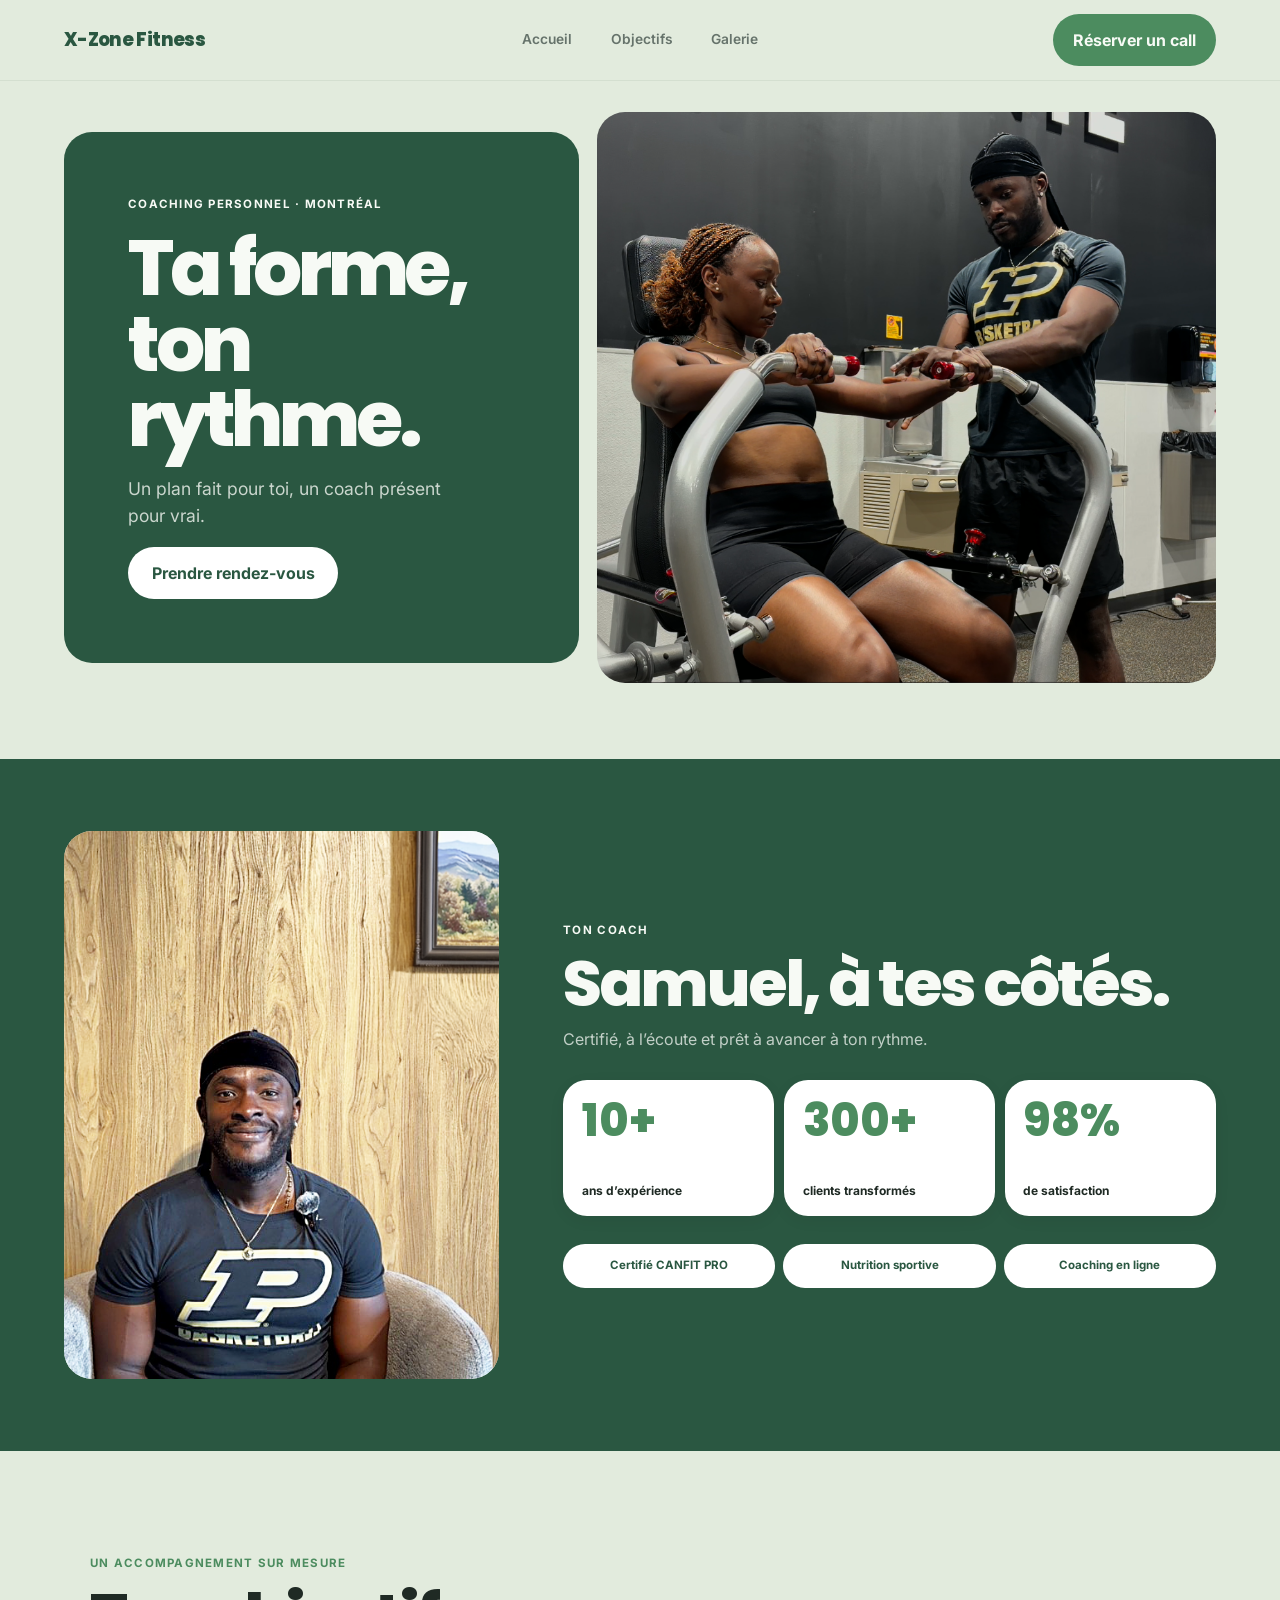
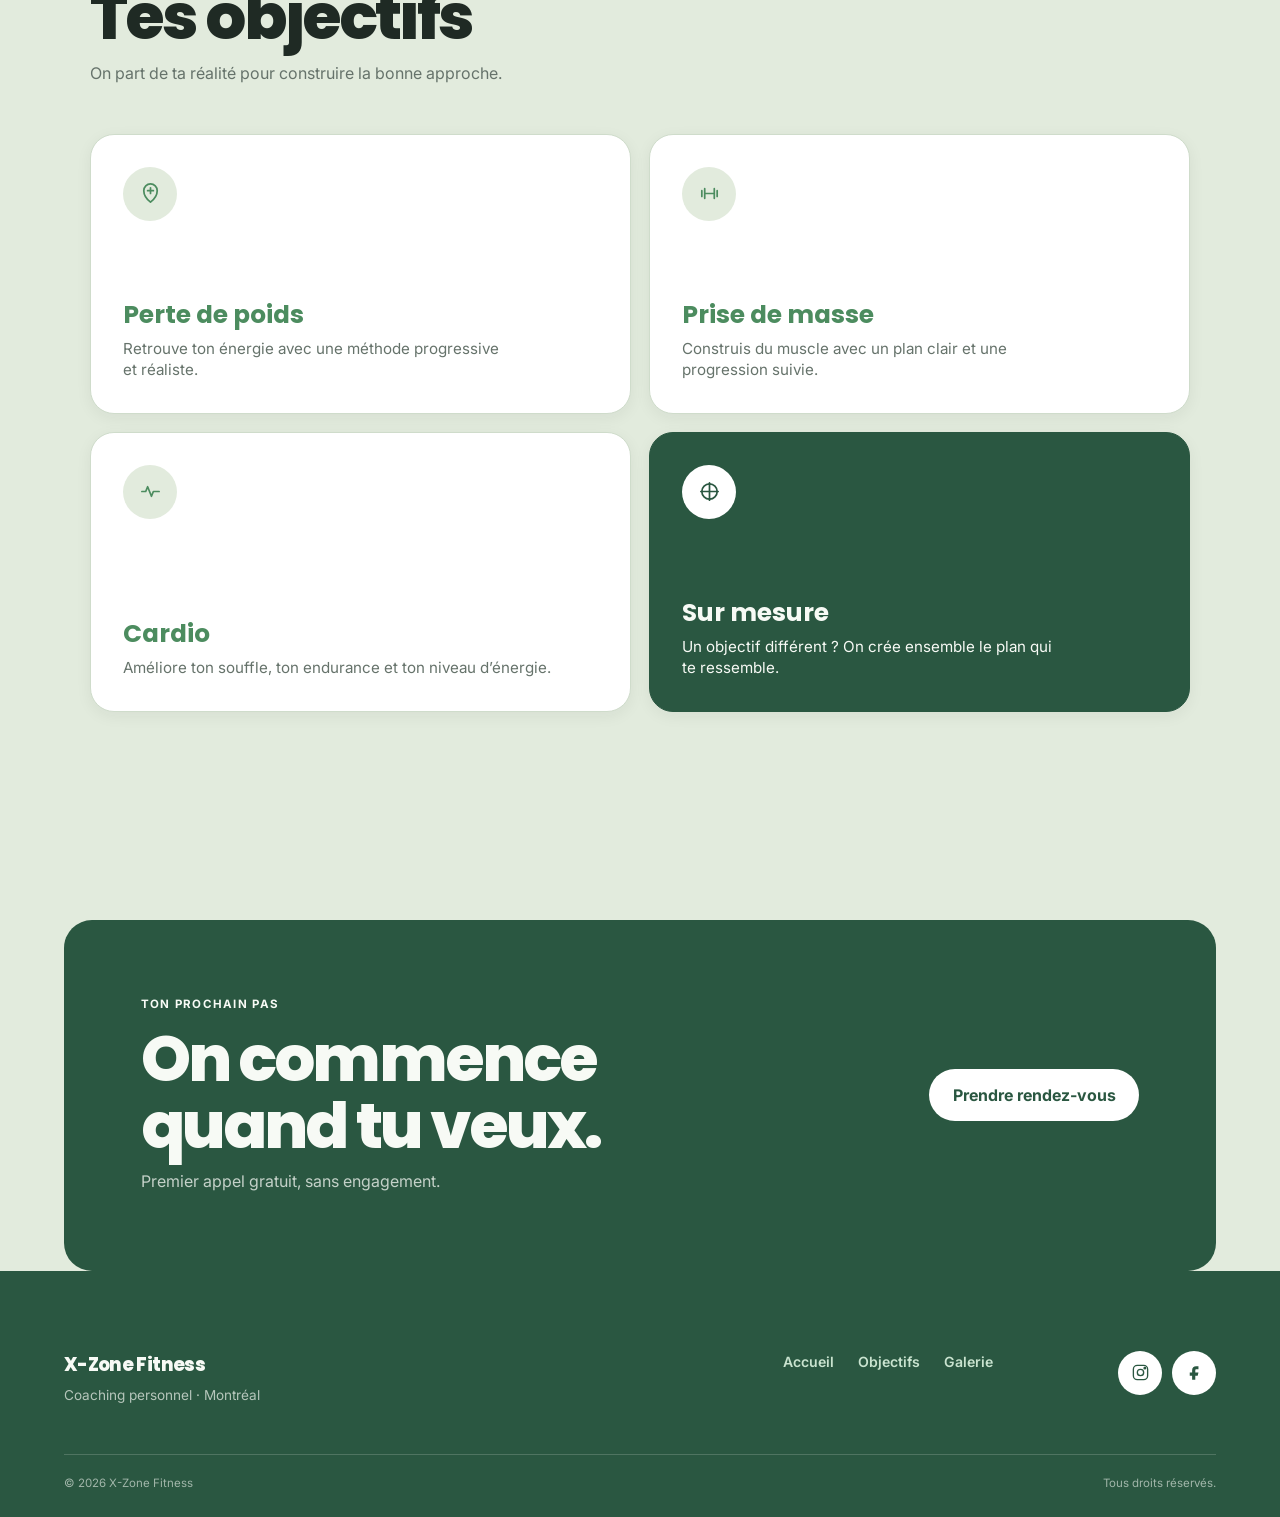
==== commit b6e21747: "fix: update coach portrait and pale green background" ====
--- a/index.html
+++ b/index.html
@@ -68,7 +68,7 @@
     <section class="coach" id="coach" aria-labelledby="coach-title">
       <div class="coach-layout">
         <div class="coach-photo">
-          <img src="images/Accueil.png" alt="Samuel, coach personnel X-Zone Fitness" width="1749" height="824" loading="lazy">
+          <img src="images/portrait_samuel.png" alt="Samuel, coach personnel X-Zone Fitness" width="1206" height="661" loading="lazy">
         </div>
         <div class="coach-content">
           <header class="section-heading section-heading-light">
--- a/css/home.css
+++ b/css/home.css
@@ -1,5 +1,5 @@
 :root {
-  --color-bg: #f4f7f1;
+  --color-bg: #e2ebdd;
   --color-bg-alt: #e2ebdd;
   --color-green-deep: #2a5741;
   --color-cta: #4c8c5f;
@@ -101,7 +101,7 @@
   z-index: 1000;
   width: 100%;
   padding: 12px var(--page-padding);
-  background: rgba(244, 247, 241, 0.94);
+  background: rgba(226, 235, 221, 0.94);
   border-bottom: 1px solid rgba(207, 220, 203, 0.72);
   backdrop-filter: blur(14px);
 }
@@ -349,7 +349,7 @@
 }
 
 .coach-photo img {
-  object-position: 70% 50%;
+  object-position: 50% 50%;
 }
 
 .coach-content {
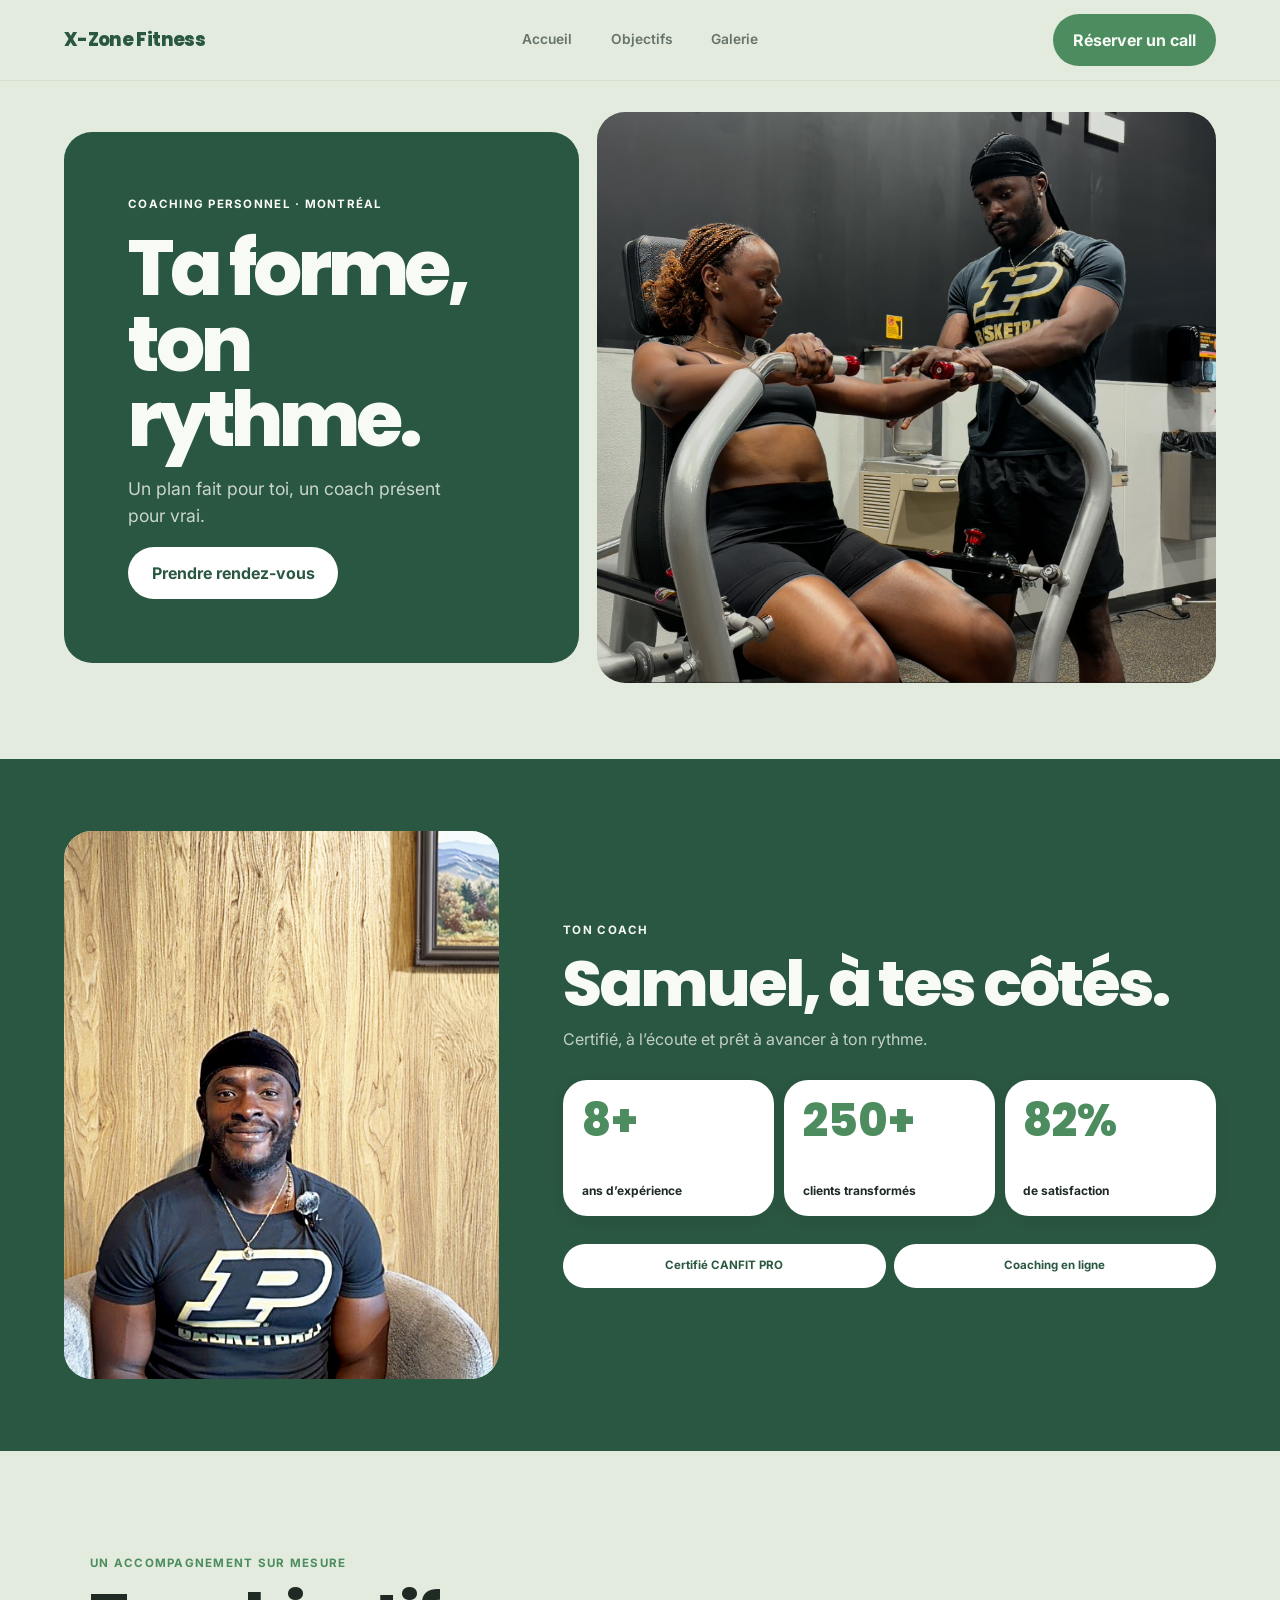
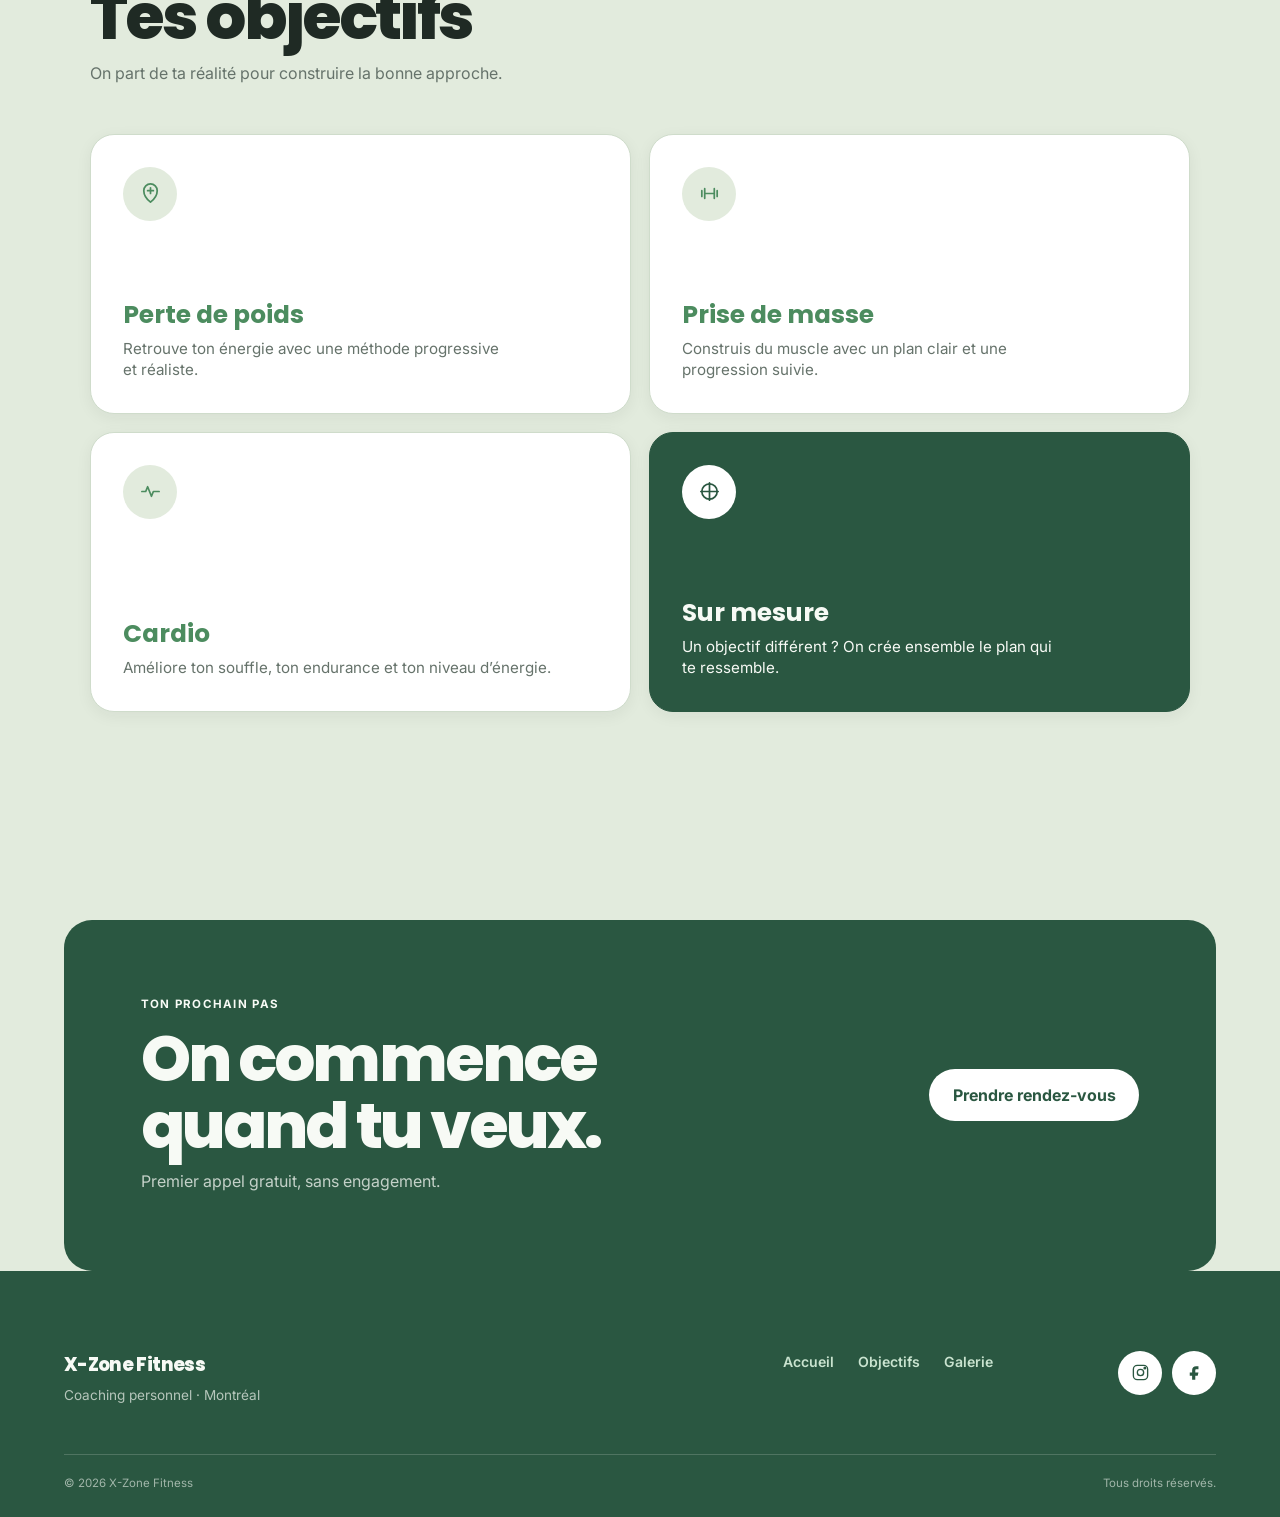
==== commit f45fe60d: "feat(home): cartes objectifs "flip", compteurs animes et nettoyage bio - Objectifs : cartes cliquabl" ====
--- a/index.html
+++ b/index.html
@@ -16,6 +16,221 @@
   <link rel="preconnect" href="https://fonts.gstatic.com" crossorigin>
   <link href="https://fonts.googleapis.com/css2?family=Inter:wght@400;500;600;700&family=Poppins:wght@600;700;800&display=swap" rel="stylesheet">
   <link rel="stylesheet" href="css/home.css">
+  <style>
+    /* --- Hero : barre CTA sticky (mobile uniquement) --- */
+    .hero-sticky-cta {
+      position: fixed;
+      left: 0;
+      right: 0;
+      bottom: 0;
+      z-index: 1500;
+      display: none;
+      padding: 10px 14px calc(10px + env(safe-area-inset-bottom));
+      background: rgba(13, 26, 15, 0.94);
+      border-top: 1px solid rgba(134, 239, 172, 0.18);
+      transform: translateY(120%);
+      opacity: 0;
+      visibility: hidden;
+      pointer-events: none;
+      transition: transform 0.32s ease, opacity 0.32s ease, visibility 0.32s ease;
+    }
+
+    .hero-sticky-cta-button {
+      display: flex;
+      align-items: center;
+      justify-content: center;
+      width: 100%;
+      min-height: 52px; /* zone tactile >= 44px */
+      border: 0;
+      border-radius: 999px;
+      font: inherit;
+      font-weight: 700;
+      color: #0d1a0f;
+      background: #22c55e;
+      cursor: pointer;
+      transition: background-color 0.2s ease;
+    }
+
+    .hero-sticky-cta-button:hover,
+    .hero-sticky-cta-button:focus-visible {
+      background: #16a34a;
+    }
+
+    /* La barre n'existe que sur mobile ; sur desktop le CTA du hero reste visible. */
+    @media (max-width: 767px) {
+      .hero-sticky-cta {
+        display: block;
+      }
+
+      .hero-sticky-cta.is-visible {
+        transform: translateY(0);
+        opacity: 1;
+        visibility: visible;
+        pointer-events: auto;
+      }
+    }
+
+    /* --- Hero : animation d'entrée (tag + titre + copy), désactivée si reduced-motion --- */
+    @media (prefers-reduced-motion: no-preference) {
+      #accueil .hero-copy > * {
+        opacity: 0;
+        transform: translateY(18px);
+        animation: heroEnter 520ms cubic-bezier(0.22, 1, 0.36, 1) forwards;
+      }
+      #accueil .hero-copy > *:nth-child(1) { animation-delay: 60ms; }
+      #accueil .hero-copy > *:nth-child(2) { animation-delay: 140ms; }
+      #accueil .hero-copy > *:nth-child(3) { animation-delay: 220ms; }
+      #accueil .hero-copy > *:nth-child(4) { animation-delay: 300ms; }
+    }
+
+    @keyframes heroEnter {
+      to {
+        opacity: 1;
+        transform: translateY(0);
+      }
+    }
+
+    /* --- Bio Samuel : micro-interaction sur les badges --- */
+    .coach-pills span {
+      transition: transform 0.2s ease, background-color 0.2s ease;
+    }
+    .coach-pills span:hover,
+    .coach-pills span:active {
+      transform: scale(1.03);
+      background-color: rgba(134, 239, 172, 0.16); /* #86EFAC faible opacité */
+    }
+
+    /* --- Objectifs : cartes cliquables (curseur, focus clavier, lift) --- */
+    .objective-card {
+      cursor: pointer;
+      transition: transform 0.2s ease, box-shadow 0.2s ease;
+    }
+    .objective-card:hover,
+    .objective-card:active {
+      transform: translateY(-4px);
+      box-shadow: 0 14px 30px rgba(13, 26, 15, 0.22); /* ombre teintée vert foncé #0D1A0F */
+    }
+    .objective-card:focus-visible {
+      outline: 3px solid #22c55e;
+      outline-offset: 3px;
+    }
+
+    @media (prefers-reduced-motion: reduce) {
+      .hero-sticky-cta { transition: none; }
+      .coach-pills span,
+      .objective-card { transition: none; }
+    }
+
+    /* --- Objectifs : ouverture "flip" (clone agrandi au-dessus d'un backdrop) --- */
+    .objective-details { display: none; }
+
+    .objective-backdrop {
+      position: fixed;
+      inset: 0;
+      z-index: 1900;
+      background: #0d1a0f; /* fond imposé */
+      opacity: 0;
+      transition: opacity 0.42s ease;
+    }
+    .objective-backdrop.is-open { opacity: 0.72; }
+
+    .objective-clone {
+      position: fixed;
+      z-index: 2000;
+      perspective: 1400px;
+      transform-origin: center center;
+    }
+    .objective-clone-inner {
+      position: relative;
+      display: grid;
+      width: 100%;
+      transform-origin: center center;
+      transform-style: preserve-3d;
+      will-change: transform;
+    }
+    .objective-face {
+      display: flex;
+      flex-direction: column;
+      align-items: flex-start;
+      grid-area: 1 / 1;
+      padding: 1.6rem;
+      border: 1px solid var(--color-card-border);
+      border-radius: var(--radius-card);
+      background: var(--color-card);
+      box-shadow: 0 24px 60px rgba(13, 26, 15, 0.35);
+      backface-visibility: hidden;
+      -webkit-backface-visibility: hidden;
+    }
+    .objective-face-back { transform: rotateY(180deg); }
+
+    .objective-face-featured {
+      color: var(--color-text-light);
+      background: var(--color-green-deep);
+      border-color: var(--color-green-deep);
+    }
+    .objective-face-featured .objective-icon {
+      color: var(--color-green-deep);
+      background: var(--color-card);
+    }
+    .objective-face h3 {
+      margin-top: 0.9rem;
+      color: var(--color-cta);
+      font-size: 1.4rem;
+      font-weight: 700;
+      line-height: 1.15;
+    }
+    .objective-face p {
+      margin-top: 0.6rem;
+      color: var(--color-text-soft);
+      font-size: 0.9rem;
+      line-height: 1.4;
+    }
+    .objective-face-featured h3,
+    .objective-face-featured p { color: var(--color-text-light); }
+
+    .objective-details-list {
+      margin: 0.6rem 0 0;
+      padding-left: 1.1rem;
+      display: grid;
+      gap: 0.55rem;
+    }
+    .objective-details-list li {
+      color: var(--color-text-soft);
+      font-size: 0.9rem;
+      line-height: 1.4;
+    }
+    .objective-face-featured .objective-details-list li { color: var(--color-text-light); }
+
+    .objective-close {
+      position: absolute;
+      top: 10px;
+      right: 10px;
+      width: 44px;   /* zone tactile >= 44px */
+      height: 44px;
+      display: inline-flex;
+      align-items: center;
+      justify-content: center;
+      border: 0;
+      border-radius: 50%;
+      background: rgba(13, 26, 15, 0.08);
+      color: inherit;
+      cursor: pointer;
+      z-index: 2;
+    }
+    .objective-face-featured .objective-close { background: rgba(247, 250, 245, 0.16); }
+    .objective-close svg {
+      width: 22px; height: 22px;
+      fill: none; stroke: currentColor; stroke-width: 2; stroke-linecap: round;
+    }
+    .objective-close:focus-visible { outline: 3px solid #22c55e; outline-offset: 2px; }
+
+    /* Transition du flip : uniquement si l'utilisateur l'autorise */
+    @media (prefers-reduced-motion: no-preference) {
+      .objective-clone-inner {
+        transition: transform 0.46s cubic-bezier(0.22, 1, 0.36, 1);
+      }
+    }
+  </style>
 </head>
 <body>
   <header class="site-header">
@@ -94,8 +309,7 @@
 
           <div class="coach-pills" aria-label="Certifications et expertises">
             <span>Certifié CANFIT PRO</span>
-            <span>Nutrition sportive</span>
-            <span class="coach-pill-desktop">Coaching en ligne</span>
+            <span>Coaching en ligne</span>
           </div>
         </div>
       </div>
@@ -110,36 +324,68 @@
         </header>
 
         <div class="objectives-grid">
-          <article class="objective-card">
+          <article class="objective-card" role="button" tabindex="0" data-objectif="perte" aria-label="Perte de poids — voir le détail du programme">
             <span class="objective-icon" aria-hidden="true">
               <svg viewBox="0 0 24 24"><path d="M12 21c4-3.2 7-7 7-12a7 7 0 0 0-14 0c0 5 3 8.8 7 12Z"/><path d="M9 9h6M12 6v6"/></svg>
             </span>
             <h3>Perte de poids</h3>
             <p>Retrouve ton énergie avec une méthode progressive et réaliste.</p>
+            <div class="objective-details" hidden>
+              <ul>
+                <li>Bilan de départ : habitudes, contraintes, historique</li>
+                <li>Plan d’entraînement progressif, adapté à ton rythme</li>
+                <li>Suivi de ta progression semaine après semaine</li>
+                <li>Ajustements réguliers selon tes résultats</li>
+              </ul>
+            </div>
           </article>
 
-          <article class="objective-card">
+          <article class="objective-card" role="button" tabindex="0" data-objectif="masse" aria-label="Prise de masse — voir le détail du programme">
             <span class="objective-icon" aria-hidden="true">
               <svg viewBox="0 0 24 24"><path d="M4 9v6M7 7v10M17 7v10M20 9v6M7 12h10"/></svg>
             </span>
             <h3>Prise de masse</h3>
             <p>Construis du muscle avec un plan clair et une progression suivie.</p>
+            <div class="objective-details" hidden>
+              <ul>
+                <li>Programme structuré, adapté à ton niveau</li>
+                <li>Suivi des charges et de la progression</li>
+                <li>Suivi rapproché pour ajuster l’intensité au fil du temps</li>
+                <li>Ajustements selon ta récupération</li>
+              </ul>
+            </div>
           </article>
 
-          <article class="objective-card">
+          <article class="objective-card" role="button" tabindex="0" data-objectif="cardio" aria-label="Cardio — voir le détail du programme">
             <span class="objective-icon" aria-hidden="true">
               <svg viewBox="0 0 24 24"><path d="M3 12h4l2-5 4 10 2-5h6"/></svg>
             </span>
             <h3>Cardio</h3>
             <p>Améliore ton souffle, ton endurance et ton niveau d’énergie.</p>
+            <div class="objective-details" hidden>
+              <ul>
+                <li>Travail progressif de l’endurance (intervalles, continu, mixte)</li>
+                <li>Adapté à ton point de départ, sans surenchère</li>
+                <li>Suivi de ta récupération</li>
+                <li>Objectif : plus de souffle, plus d’énergie au quotidien</li>
+              </ul>
+            </div>
           </article>
 
-          <article class="objective-card objective-card-featured">
+          <article class="objective-card objective-card-featured" role="button" tabindex="0" data-objectif="sur-mesure" aria-label="Objectif sur mesure — voir le détail">
             <span class="objective-icon" aria-hidden="true">
               <svg viewBox="0 0 24 24"><path d="M12 3v18M3 12h18"/><circle cx="12" cy="12" r="8"/></svg>
             </span>
             <h3>Sur mesure</h3>
             <p>Un objectif différent ? On crée ensemble le plan qui te ressemble.</p>
+            <div class="objective-details" hidden>
+              <ul>
+                <li>Un premier échange pour cerner ton objectif précis</li>
+                <li>Un plan construit spécifiquement pour toi</li>
+                <li>Possibilité de combiner plusieurs axes (ex. perte de poids + cardio)</li>
+                <li>En présentiel ou en ligne, selon ta préférence</li>
+              </ul>
+            </div>
           </article>
         </div>
       </div>
@@ -240,7 +486,266 @@
     </div>
   </div>
 
+  <!-- Barre CTA sticky mobile : réutilise le modal contact via data-contact-trigger (home.js) -->
+  <div class="hero-sticky-cta" id="hero-sticky-cta" aria-hidden="true">
+    <button class="hero-sticky-cta-button" type="button" data-contact-trigger>Prendre rendez-vous</button>
+  </div>
+
   <script src="js/contact.js"></script>
   <script src="js/home.js"></script>
+  <script>
+    (function () {
+      var heroCta = document.querySelector('#accueil .button-light');
+      var bar = document.getElementById('hero-sticky-cta');
+      if (!heroCta || !bar) return;
+
+      // Fallback si IntersectionObserver indisponible : on affiche la barre.
+      if (!('IntersectionObserver' in window)) {
+        bar.classList.add('is-visible');
+        bar.setAttribute('aria-hidden', 'false');
+        return;
+      }
+
+      var observer = new IntersectionObserver(function (entries) {
+        entries.forEach(function (entry) {
+          // Visible seulement quand le CTA du hero n'est plus à l'écran.
+          var pastHeroCta = !entry.isIntersecting;
+          bar.classList.toggle('is-visible', pastHeroCta);
+          bar.setAttribute('aria-hidden', String(!pastHeroCta));
+        });
+      }, { threshold: 0 });
+
+      observer.observe(heroCta);
+    })();
+
+    /* Bio Samuel : compteurs animés (une seule fois quand la section entre dans le viewport) */
+    (function () {
+      var statsSection = document.querySelector('.coach-stats');
+      if (!statsSection) return;
+      var stats = Array.prototype.slice.call(statsSection.querySelectorAll('.stat-card strong')).map(function (el) {
+        var m = el.textContent.trim().match(/^(\d+)(.*)$/);
+        return { el: el, target: m ? parseInt(m[1], 10) : 0, suffix: m ? m[2] : '' };
+      });
+      if (!stats.length) return;
+
+      var reduce = window.matchMedia('(prefers-reduced-motion: reduce)').matches;
+      // reduced-motion (ou pas d'IntersectionObserver) : on garde la valeur finale, sans animation.
+      if (reduce || !('IntersectionObserver' in window)) return;
+
+      // En attendant le scroll-in, on repart de 0 (le "+"/"%" reste affiché).
+      stats.forEach(function (s) { s.el.textContent = '0' + s.suffix; });
+
+      function animate() {
+        var duration = 1400;
+        stats.forEach(function (s) {
+          var start = null;
+          (function step(ts) {
+            if (start === null) start = ts;
+            var p = Math.min((ts - start) / duration, 1);
+            var eased = 1 - Math.pow(1 - p, 3); // ease-out
+            s.el.textContent = Math.round(eased * s.target) + s.suffix;
+            if (p < 1) requestAnimationFrame(step);
+            else s.el.textContent = s.target + s.suffix;
+          })(performance.now());
+        });
+      }
+
+      var io = new IntersectionObserver(function (entries, obs) {
+        entries.forEach(function (entry) {
+          if (!entry.isIntersecting) return;
+          animate();
+          obs.disconnect(); // une seule fois
+        });
+      }, { threshold: 0.4 });
+      io.observe(statsSection);
+    })();
+
+    /* Objectifs : chaque carte s'ouvre en "flip" agrandi (clone animé au-dessus d'un backdrop).
+       N'ouvre JAMAIS le formulaire de contact. Fermeture via X, backdrop ou Escape. */
+    (function () {
+      var cards = Array.prototype.slice.call(document.querySelectorAll('.objective-card[data-objectif]'));
+      if (!cards.length) return;
+
+      var reduce = window.matchMedia('(prefers-reduced-motion: reduce)').matches;
+      var DURATION = 460;
+      var state = null; // { card, backdrop, clone, inner, closeBtn, onKey }
+
+      function buildFront(card, featured) {
+        var front = document.createElement('div');
+        front.className = 'objective-face objective-face-front' + (featured ? ' objective-face-featured' : '');
+        Array.prototype.forEach.call(card.children, function (ch) {
+          if (ch.classList && ch.classList.contains('objective-details')) return;
+          front.appendChild(ch.cloneNode(true));
+        });
+        return front;
+      }
+
+      function buildBack(card, featured) {
+        var back = document.createElement('div');
+        back.className = 'objective-face objective-face-back' + (featured ? ' objective-face-featured' : '');
+
+        var close = document.createElement('button');
+        close.type = 'button';
+        close.className = 'objective-close';
+        close.setAttribute('aria-label', 'Fermer');
+        close.innerHTML = '<svg viewBox="0 0 24 24" aria-hidden="true"><path d="M6 6l12 12M18 6 6 18"/></svg>';
+        back.appendChild(close);
+
+        var title = card.querySelector('h3');
+        if (title) {
+          var h = document.createElement('h3');
+          h.textContent = title.textContent;
+          back.appendChild(h);
+        }
+        var details = card.querySelector('.objective-details');
+        if (details) {
+          var ul = document.createElement('ul');
+          ul.className = 'objective-details-list';
+          Array.prototype.forEach.call(details.querySelectorAll('li'), function (li) {
+            var n = document.createElement('li');
+            n.textContent = li.textContent;
+            ul.appendChild(n);
+          });
+          back.appendChild(ul);
+        }
+        return { back: back, close: close };
+      }
+
+      function open(card) {
+        if (state) return;
+
+        var featured = card.classList.contains('objective-card-featured');
+        var srcRect = card.getBoundingClientRect();
+
+        var backdrop = document.createElement('div');
+        backdrop.className = 'objective-backdrop';
+
+        var clone = document.createElement('div');
+        clone.className = 'objective-clone';
+        clone.setAttribute('role', 'dialog');
+        clone.setAttribute('aria-modal', 'true');
+        var titleEl = card.querySelector('h3');
+        clone.setAttribute('aria-label', (titleEl ? titleEl.textContent : 'Objectif') + ' — détails');
+
+        var inner = document.createElement('div');
+        inner.className = 'objective-clone-inner';
+        var b = buildBack(card, featured);
+        inner.appendChild(buildFront(card, featured));
+        inner.appendChild(b.back);
+        clone.appendChild(inner);
+
+        document.body.appendChild(backdrop);
+        document.body.appendChild(clone);
+        document.body.classList.add('is-locked');
+
+        // Largeur finale : ~90vw sur mobile, plafonnée à 480px sur desktop.
+        var finalW = Math.min(window.innerWidth * 0.92, 480);
+        clone.style.width = finalW + 'px';
+        clone.style.left = '0px';
+        clone.style.top = '0px';
+
+        // Mesure de la hauteur naturelle une fois posée, puis centrage.
+        var finalH = clone.getBoundingClientRect().height;
+        var finalLeft = Math.max(12, (window.innerWidth - finalW) / 2);
+        var finalTop = Math.max(12, (window.innerHeight - finalH) / 2);
+        clone.style.left = finalLeft + 'px';
+        clone.style.top = finalTop + 'px';
+
+        // La carte source garde sa place dans la grille (pas de reflow).
+        card.style.visibility = 'hidden';
+
+        state = { card: card, backdrop: backdrop, clone: clone, inner: inner, closeBtn: b.close };
+
+        if (reduce) {
+          // Pas de translate/scale/rotate animés : affichage direct (dos visible) + simple fondu.
+          inner.style.transition = 'none';
+          inner.style.transform = 'rotateY(180deg)';
+          clone.style.opacity = '0';
+          clone.style.transition = 'opacity 0.18s linear';
+          void clone.offsetWidth;
+          backdrop.classList.add('is-open');
+          clone.style.opacity = '1';
+        } else {
+          // FLIP : on part visuellement de la position/taille exactes de la carte source.
+          var dx = (srcRect.left + srcRect.width / 2) - (finalLeft + finalW / 2);
+          var dy = (srcRect.top + srcRect.height / 2) - (finalTop + finalH / 2);
+          var sx = srcRect.width / finalW;
+          var sy = srcRect.height / finalH;
+          inner.style.transition = 'none';
+          inner.style.transform = 'translate(' + dx + 'px,' + dy + 'px) scale(' + sx + ',' + sy + ') rotateY(0deg)';
+          void clone.offsetWidth;
+          backdrop.classList.add('is-open');
+          inner.style.transition = 'transform ' + DURATION + 'ms cubic-bezier(0.22, 1, 0.36, 1)';
+          inner.style.transform = 'translate(0px,0px) scale(1,1) rotateY(180deg)';
+        }
+
+        window.requestAnimationFrame(function () { b.close.focus(); });
+        b.close.addEventListener('click', close);
+        backdrop.addEventListener('click', close);
+
+        // Escape ferme ; Tab reste piégé dans la carte (seul le bouton X est focusable).
+        state.onKey = function (e) {
+          if (e.key === 'Escape') { e.preventDefault(); close(); return; }
+          if (e.key === 'Tab') { e.preventDefault(); b.close.focus(); }
+        };
+        document.addEventListener('keydown', state.onKey);
+      }
+
+      function close() {
+        if (!state) return;
+        var s = state;
+        state = null;
+        document.removeEventListener('keydown', s.onKey);
+
+        function cleanup() {
+          if (s.clone.parentNode) s.clone.parentNode.removeChild(s.clone);
+          if (s.backdrop.parentNode) s.backdrop.parentNode.removeChild(s.backdrop);
+          document.body.classList.remove('is-locked');
+          s.card.style.visibility = '';
+          s.card.focus(); // focus restauré sur la carte d'origine
+        }
+
+        s.backdrop.classList.remove('is-open');
+
+        if (reduce) {
+          s.clone.style.opacity = '0';
+          window.setTimeout(cleanup, 180);
+          return;
+        }
+
+        // Animation inverse : flip retour + rétrécissement vers la position d'origine.
+        var srcRect = s.card.getBoundingClientRect();
+        var cr = s.clone.getBoundingClientRect();
+        var finalW = cr.width, finalH = cr.height;
+        var dx = (srcRect.left + srcRect.width / 2) - (cr.left + finalW / 2);
+        var dy = (srcRect.top + srcRect.height / 2) - (cr.top + finalH / 2);
+        var sx = srcRect.width / finalW;
+        var sy = srcRect.height / finalH;
+
+        var done = false;
+        function onEnd() {
+          if (done) return;
+          done = true;
+          s.inner.removeEventListener('transitionend', onEnd);
+          cleanup();
+        }
+        s.inner.addEventListener('transitionend', onEnd);
+        window.setTimeout(onEnd, DURATION + 120); // filet de sécurité
+
+        void s.clone.offsetWidth;
+        s.inner.style.transform = 'translate(' + dx + 'px,' + dy + 'px) scale(' + sx + ',' + sy + ') rotateY(0deg)';
+      }
+
+      cards.forEach(function (card) {
+        card.addEventListener('click', function () { open(card); });
+        card.addEventListener('keydown', function (e) {
+          if (e.key === 'Enter' || e.key === ' ' || e.key === 'Spacebar') {
+            e.preventDefault(); // Espace ne doit pas scroller
+            open(card);
+          }
+        });
+      });
+    })();
+  </script>
 </body>
 </html>
--- a/css/home.css
+++ b/css/home.css
@@ -936,6 +936,26 @@
   gap: 12px;
 }
 
+.gallery-empty {
+  grid-column: 1 / -1;
+  padding: 32px 20px;
+  border: 1px solid var(--color-card-border);
+  border-radius: var(--radius-card);
+  background: var(--color-card);
+  text-align: center;
+}
+
+.gallery-empty h3 {
+  margin-bottom: 6px;
+  color: var(--color-green-deep);
+  font-size: 1.1rem;
+}
+
+.gallery-empty p {
+  color: var(--color-text-soft);
+  font-size: 0.9rem;
+}
+
 .gallery-item {
   position: relative;
   aspect-ratio: 4 / 5;
